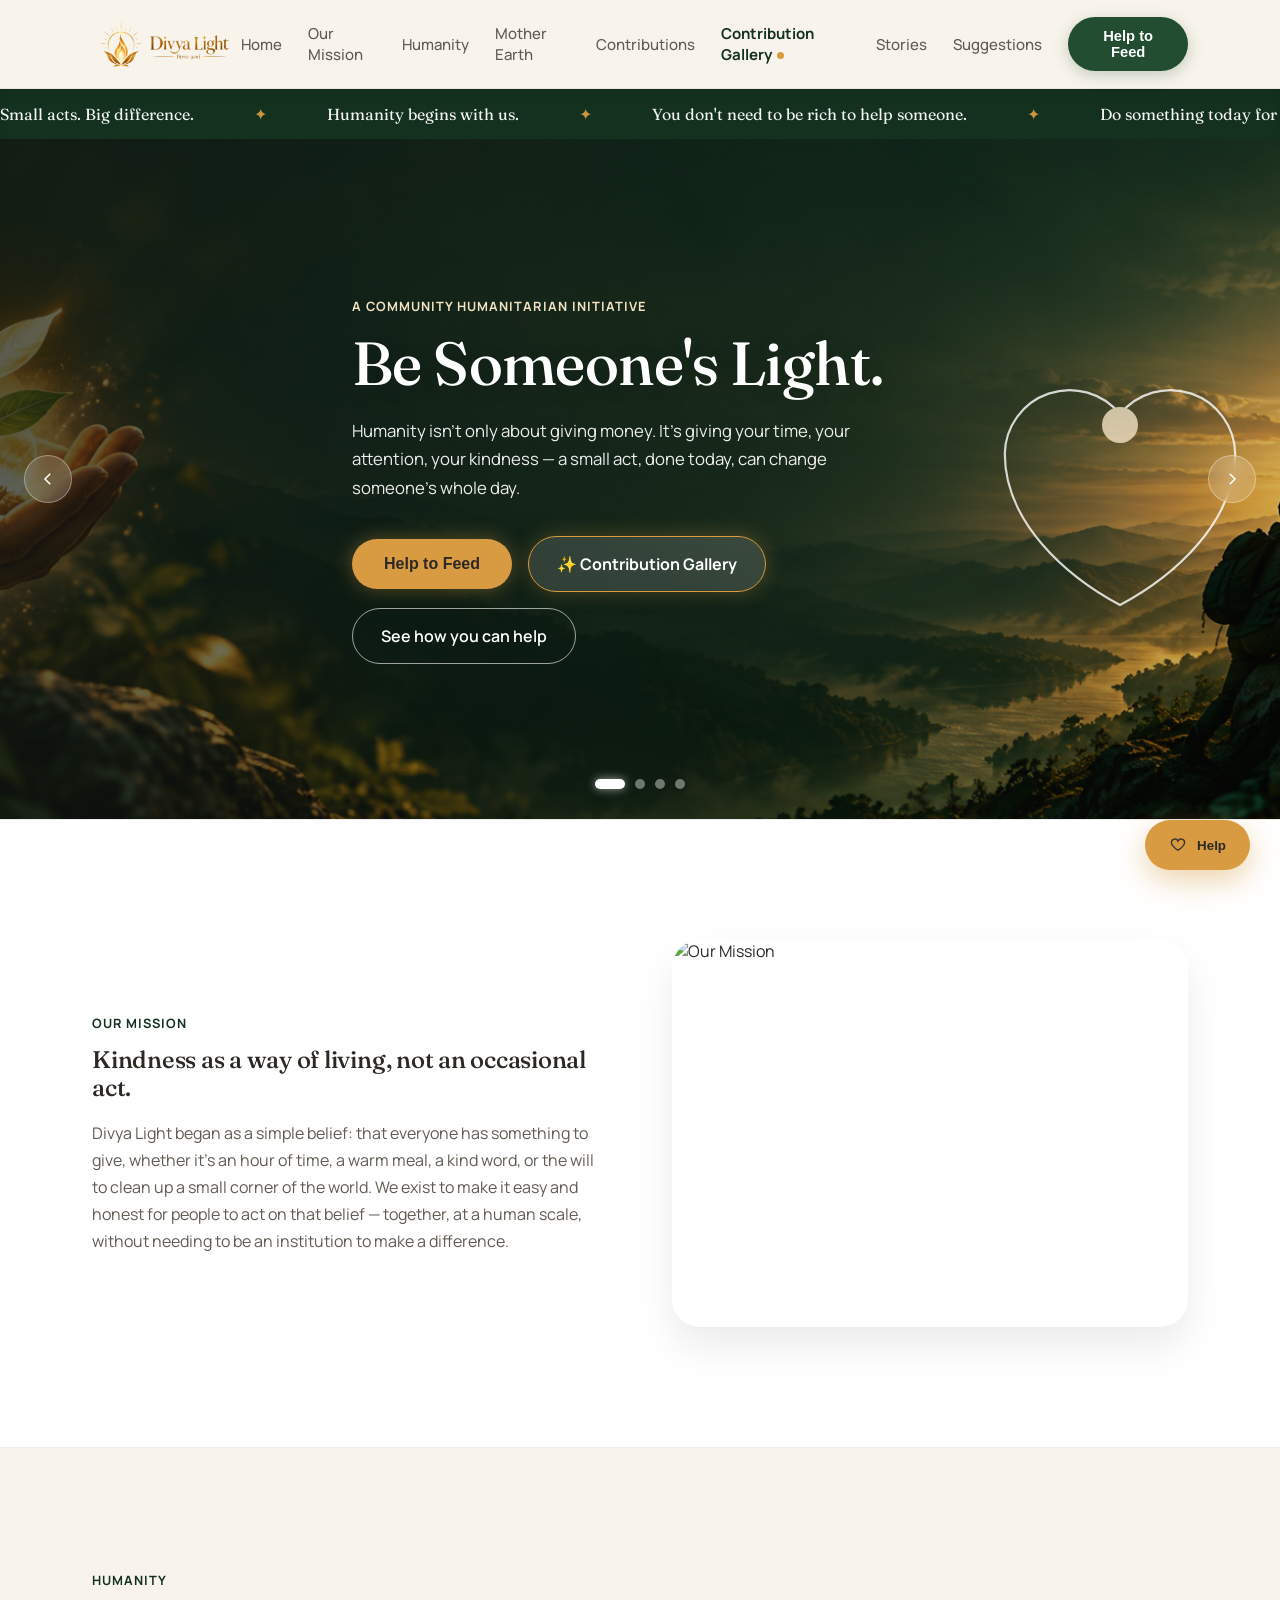
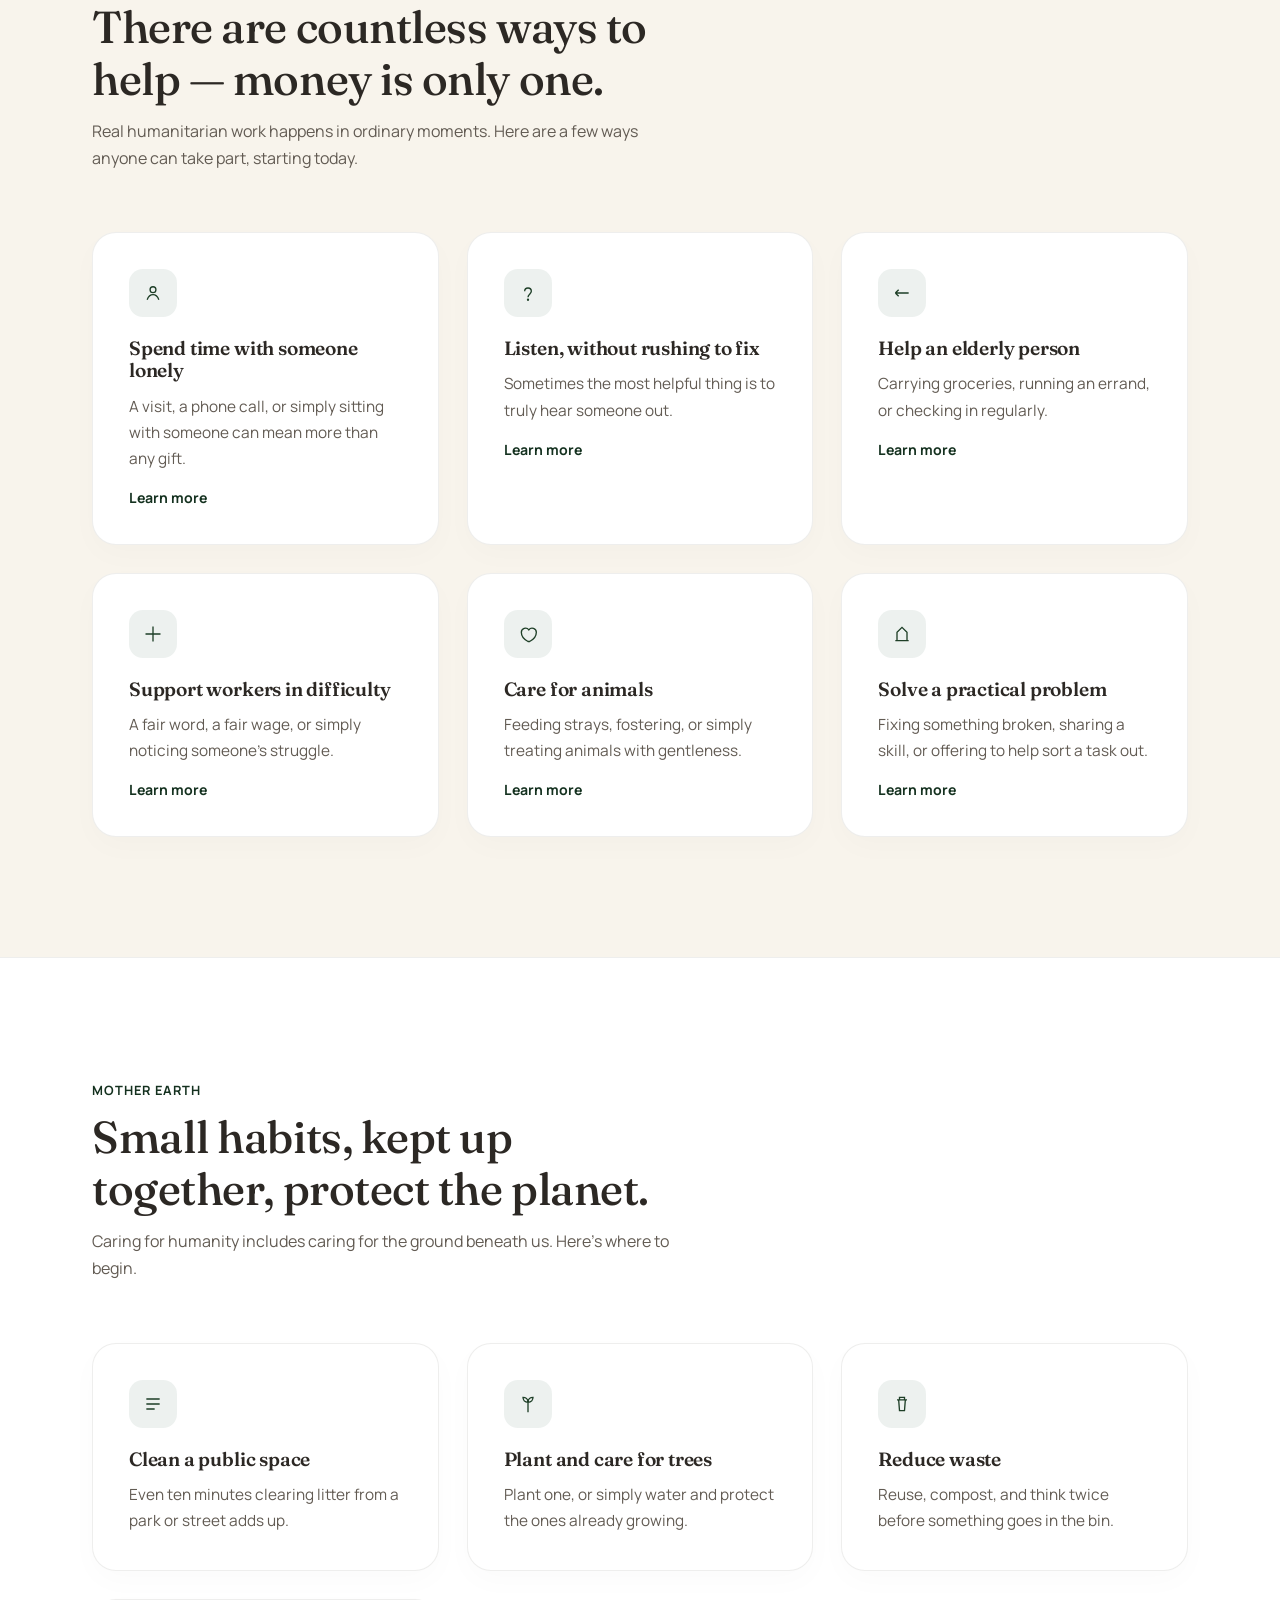
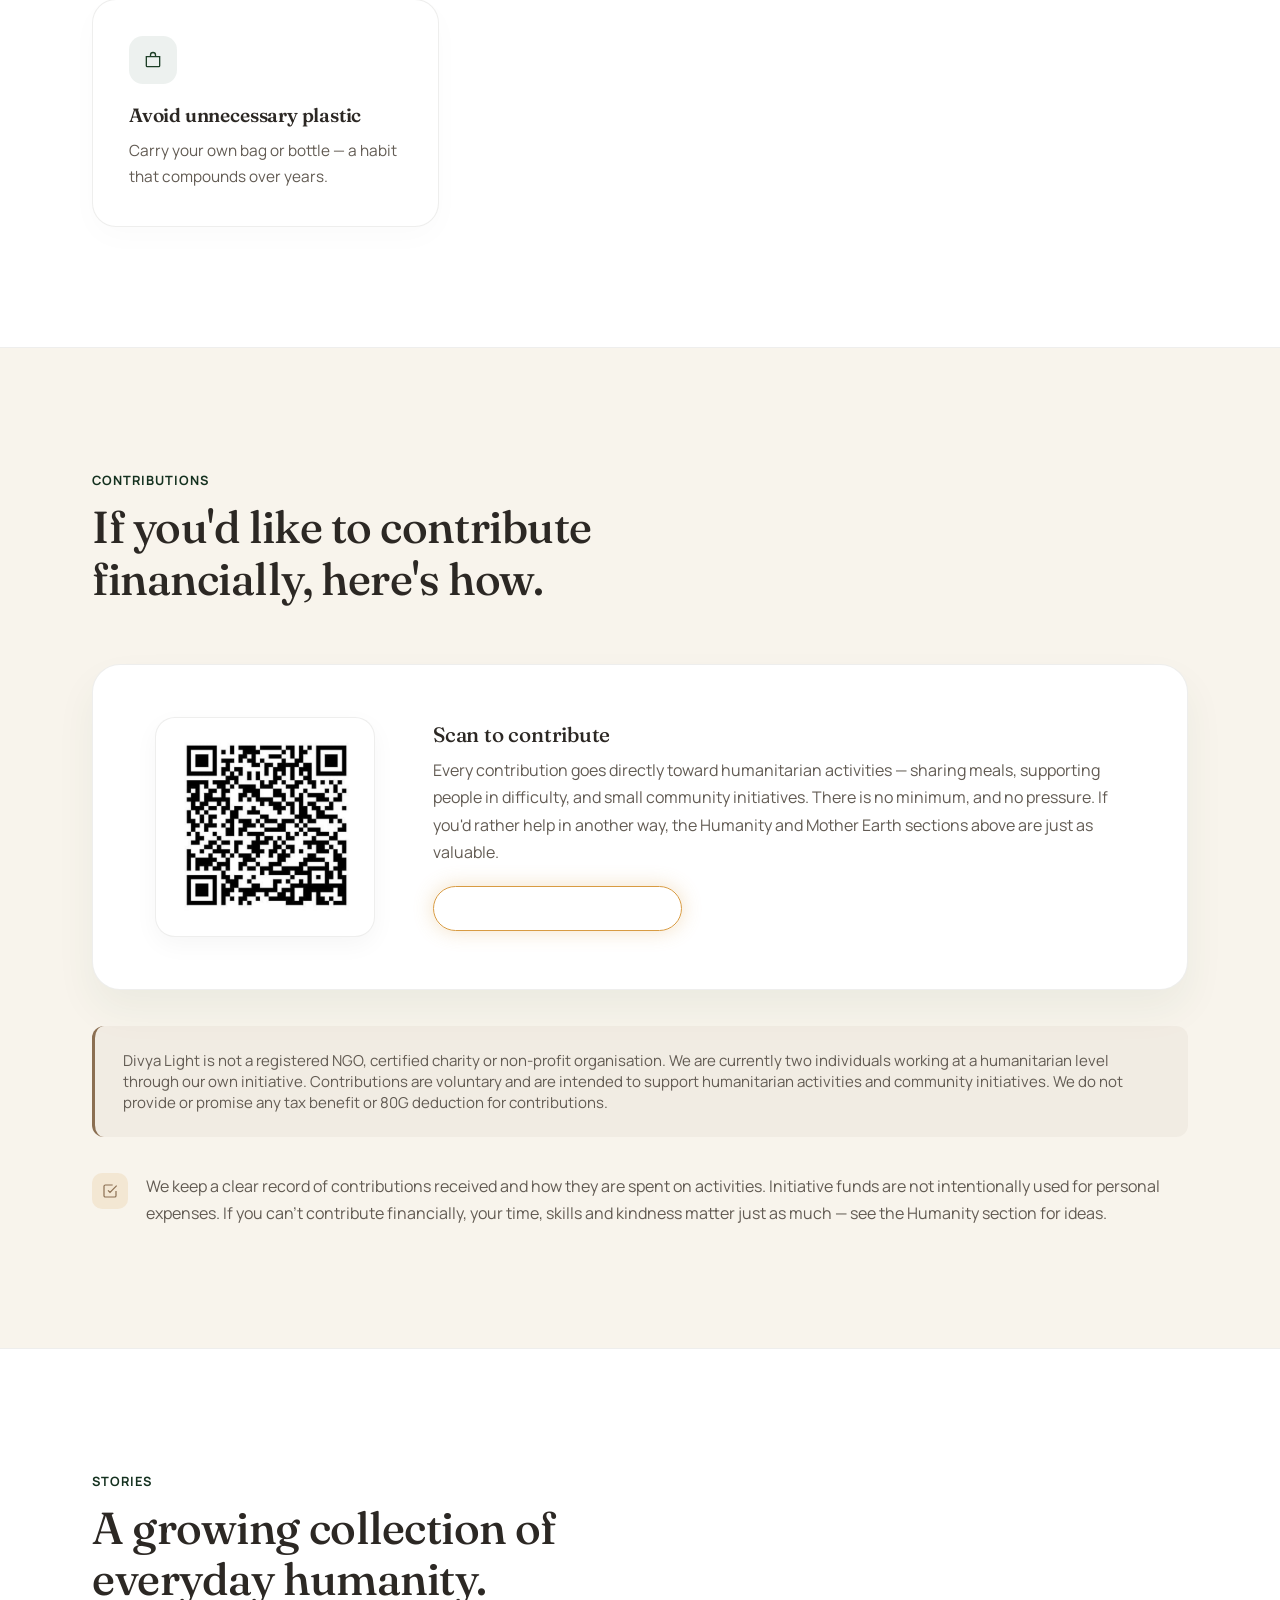
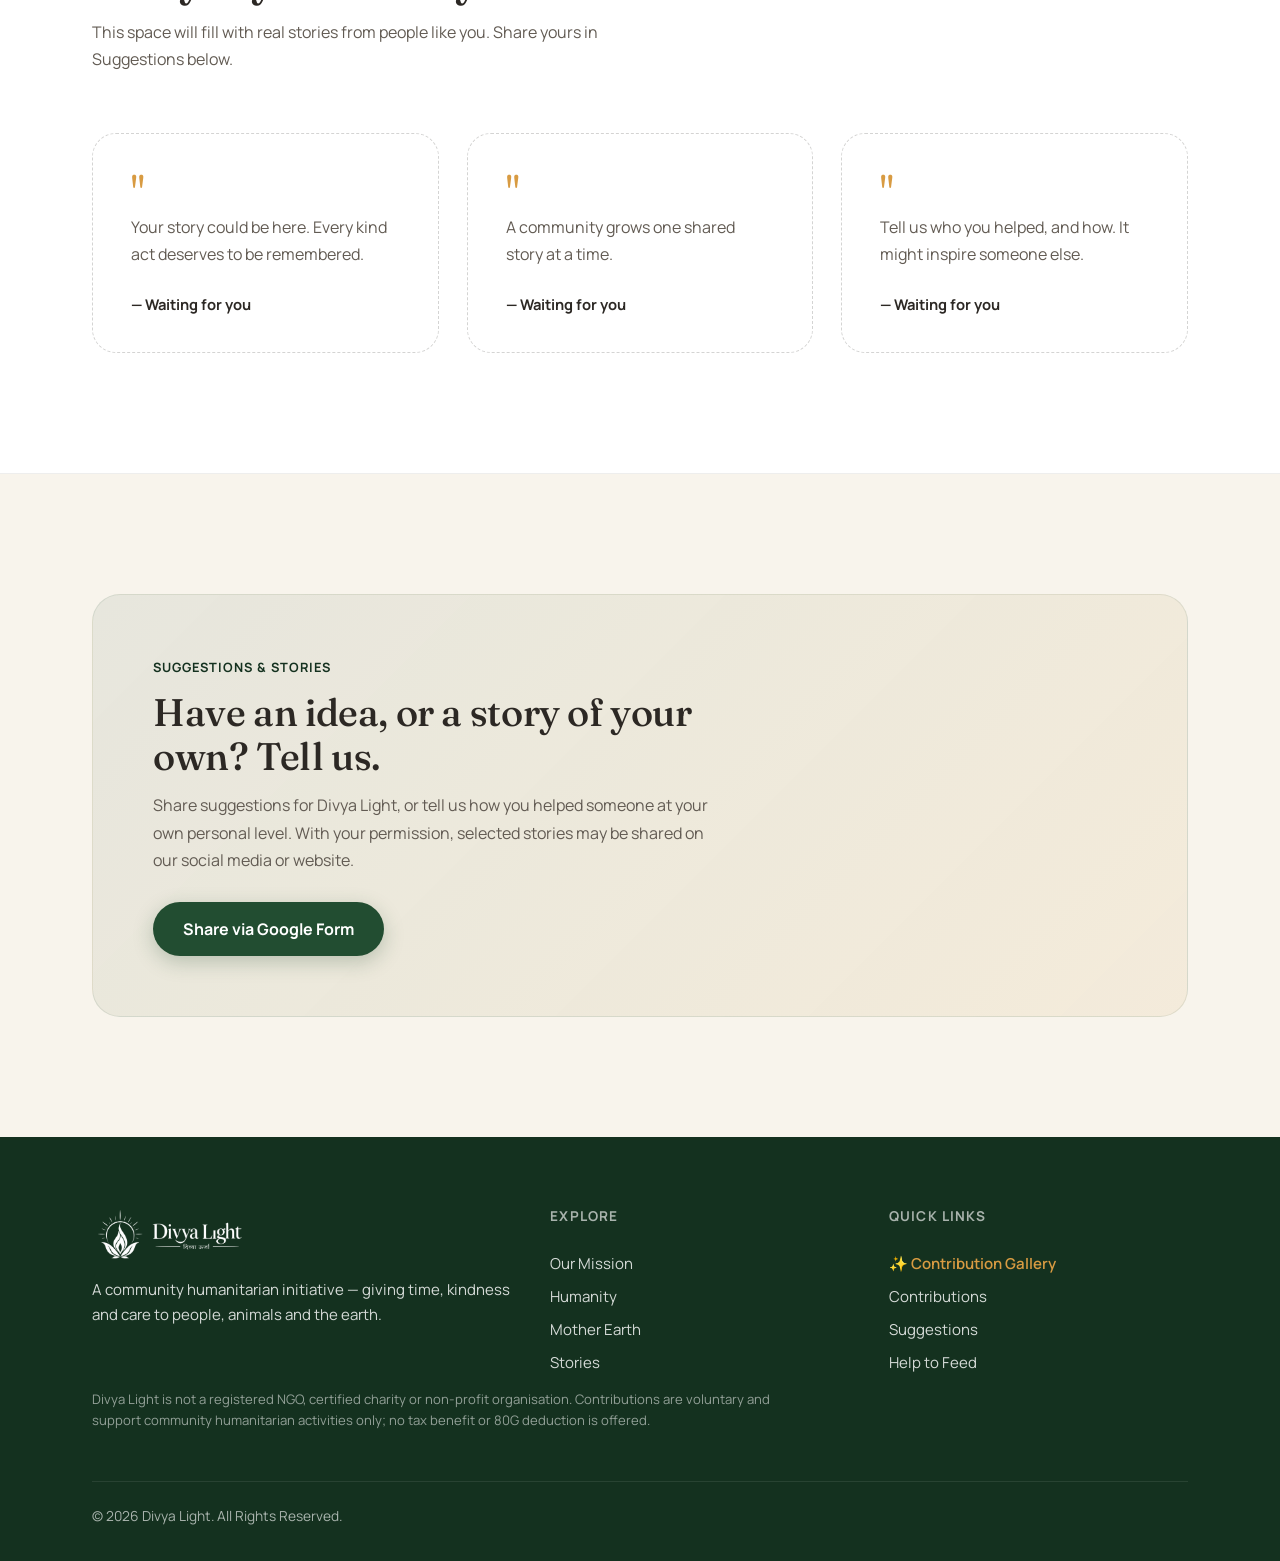
==== index.html @ a5f33282 "Add files via upload" ====
<!DOCTYPE html>
<html lang="en">
<head>
<meta charset="UTF-8">
<meta name="viewport" content="width=device-width, initial-scale=1, viewport-fit=cover">
<title>Divya Light — Be Someone's Light</title>
<meta name="description" content="Divya Light is a community humanitarian initiative — giving time, kindness, and care to people, animals and the earth.">
<link rel="icon" type="image/png" href="fav.png">
<link rel="preconnect" href="https://fonts.googleapis.com">
<link rel="preconnect" href="https://fonts.gstatic.com" crossorigin>
<link href="https://fonts.googleapis.com/css2?family=Fraunces:opsz,wght@9..144,400;9..144,500;9..144,600;9..144,700&family=Manrope:wght@400;500;600;700;800&display=swap" rel="stylesheet">
<link rel="stylesheet" href="style.css">
</head>
<body>

<!-- HEADER -->
<header>
  <nav class="nav">
    <a href="index.html" class="logo"><img src="logod.png" alt="Divya Light Logo"></a>
    <div class="nav-links">
      <a href="index.html#home">Home</a>
      <a href="index.html#mission">Our Mission</a>
      <a href="index.html#humanity">Humanity</a>
      <a href="index.html#earth">Mother Earth</a>
      <a href="index.html#contribute">Contributions</a>
      <a href="gallery.html" class="nav-highlight">Contribution Gallery <span class="pulse-dot"></span></a>
      <a href="index.html#stories">Stories</a>
      <a href="index.html#suggestions">Suggestions</a>
      <button class="help-btn" onclick="openModal()">Help to Feed</button>
    </div>
    <button class="hamburger" id="hamburger" aria-label="Open menu" aria-expanded="false">
      <span></span><span></span><span></span>
    </button>
  </nav>
  <div class="mobile-menu" id="mobileMenu">
    <a href="index.html#home">Home</a>
    <a href="index.html#mission">Our Mission</a>
    <a href="index.html#humanity">Humanity</a>
    <a href="index.html#earth">Mother Earth</a>
    <a href="index.html#contribute">Contributions</a>
    <a href="gallery.html" style="color:var(--gold);font-weight:700;">✨ Contribution Gallery</a>
    <a href="index.html#stories">Stories</a>
    <a href="index.html#suggestions">Suggestions</a>
    <button class="help-btn" style="margin-top:14px;width:100%" onclick="openModal()">Help to Feed</button>
  </div>
</header>

<!-- TICKER / MARQUEE -->
<div class="marquee">
  <div class="marquee-track">
    <span>Small acts. Big difference.</span>
    <span>Humanity begins with us.</span>
    <span>You don't need to be rich to help someone.</span>
    <span>Do something today for humanity.</span>
    <span>Small acts. Big difference.</span>
    <span>Humanity begins with us.</span>
    <span>You don't need to be rich to help someone.</span>
    <span>Do something today for humanity.</span>
  </div>
</div>

<!-- HERO SLIDER -->
<section class="hero" id="home">
  <div class="hero-slider" id="heroSlider">

    <div class="hero-slide hero-slide-1 active">
      <img src="img.png" alt="Banner 1" class="banner-img desktop-banner">
      <img src="mob.png" alt="Banner 1 Mobile" class="banner-img mobile-banner">
      <div class="wrap hero-content">
        <span class="eyebrow">A community humanitarian initiative</span>
        <h1>Be Someone's Light.</h1>
        <p>Humanity isn't only about giving money. It's giving your time, your attention, your kindness — a small act, done today, can change someone's whole day.</p>
        <div class="hero-actions">
          <button class="cta-glow" onclick="openModal()">Help to Feed</button>
          <a href="gallery.html" class="cta-glow-pulse">✨ Contribution Gallery</a>
          <a href="#humanity" class="cta-outline">See how you can help</a>
        </div>
      </div>
      <svg class="hero-art" viewBox="0 0 200 200" fill="none" stroke="#fff" stroke-width="1.2" opacity=".55"><path d="M100 170c-30-16-64-46-64-84a36 36 0 0 1 64-22 36 36 0 0 1 64 22c0 38-34 68-64 84Z"/><circle cx="100" cy="70" r="10" fill="#F3E3C5" stroke="none"/></svg>
    </div>

    <div class="hero-slide hero-slide-2">
      <img src="img2.png" alt="Banner 2" class="banner-img desktop-banner">
      <img src="mob1.png" alt="Banner 2 Mobile" class="banner-img mobile-banner">
      <div class="wrap hero-content">
        <span class="eyebrow">Humanity</span>
        <h1>Kindness needs no wallet.</h1>
        <p>Listening, visiting, helping someone carry their burden — the ways we show up for each other matter as much as anything we give.</p>
        <div class="hero-actions">
          <a href="#humanity" class="cta-glow" style="display:inline-block">Explore ways to help</a>
        </div>
      </div>
      <svg class="hero-art" viewBox="0 0 200 200" fill="none" stroke="#fff" stroke-width="1.2" opacity=".55"><circle cx="72" cy="70" r="22"/><circle cx="128" cy="70" r="22"/><path d="M40 160c6-30 24-44 60-44s54 14 60 44"/></svg>
    </div>

    <div class="hero-slide hero-slide-3">
      <img src="img3.png" alt="Banner 3" class="banner-img desktop-banner">
      <img src="mob2.png" alt="Banner 3 Mobile" class="banner-img mobile-banner">
      <div class="wrap hero-content">
        <span class="eyebrow">Mother Earth</span>
        <h1>Protect the ground we share.</h1>
        <p>Planting a tree, clearing litter, cutting back on plastic — the earth heals through thousands of small, steady habits.</p>
        <div class="hero-actions">
          <a href="#earth" class="cta-glow" style="display:inline-block">See how to help</a>
        </div>
      </div>
      <svg class="hero-art" viewBox="0 0 200 200" fill="none" stroke="#fff" stroke-width="1.2" opacity=".55"><path d="M100 176V96M100 96c-26 0-42-18-42-46 20 0 40 12 42 34 2-22 22-34 42-34 0 28-16 46-42 46Z"/></svg>
    </div>

    <div class="hero-slide hero-slide-4">
      <img src="img4.png" alt="Banner 4" class="banner-img desktop-banner">
      <img src="mob3.png" alt="Banner 4 Mobile" class="banner-img mobile-banner">
      <div class="wrap hero-content">
        <span class="eyebrow">Help to Feed</span>
        <h1>One meal can change a day.</h1>
        <p>A shared plate of food can be the simplest, most direct act of care — support our meal initiatives with a small contribution.</p>
        <div class="hero-actions">
          <button class="cta-glow" onclick="openModal()">Help to Feed</button>
        </div>
      </div>
      <svg class="hero-art" viewBox="0 0 200 200" fill="none" stroke="#fff" stroke-width="1.2" opacity=".55"><path d="M50 100a50 50 0 0 0 100 0Z"/><path d="M50 100h100M100 50v20"/></svg>
    </div>

    <button class="slider-arrow prev" onclick="changeSlide(-1)" aria-label="Previous banner">
      <svg width="18" height="18" viewBox="0 0 24 24" fill="none" stroke="#fff" stroke-width="2"><path d="M15 19l-7-7 7-7"/></svg>
    </button>
    <button class="slider-arrow next" onclick="changeSlide(1)" aria-label="Next banner">
      <svg width="18" height="18" viewBox="0 0 24 24" fill="none" stroke="#fff" stroke-width="2"><path d="M9 5l7 7-7 7"/></svg>
    </button>
    <div class="slider-dots" id="sliderDots">
      <button class="active" onclick="goToSlide(0)" aria-label="Banner 1"></button>
      <button onclick="goToSlide(1)" aria-label="Banner 2"></button>
      <button onclick="goToSlide(2)" aria-label="Banner 3"></button>
      <button onclick="goToSlide(3)" aria-label="Banner 4"></button>
    </div>
  </div>
</section>

<!-- MISSION -->
<section id="mission" class="alt-bg">
  <div class="wrap split">
    <div class="fade-up">
      <span class="eyebrow">Our Mission</span>
      <h2>Kindness as a way of living, not an occasional act.</h2>
      <p style="margin-top:18px">Divya Light began as a simple belief: that everyone has something to give, whether it's an hour of time, a warm meal, a kind word, or the will to clean up a small corner of the world. We exist to make it easy and honest for people to act on that belief — together, at a human scale, without needing to be an institution to make a difference.</p>
    </div>
    <div class="fade-up">
      <img src="img5.png" alt="Our Mission" class="mission-img">
    </div>
  </div>
</section>

<!-- HUMANITY -->
<section id="humanity">
  <div class="wrap">
    <div class="section-head">
      <span class="eyebrow">Humanity</span>
      <h2>There are countless ways to help — money is only one.</h2>
      <p style="margin-top:14px">Real humanitarian work happens in ordinary moments. Here are a few ways anyone can take part, starting today.</p>
    </div>
    <div class="grid">
      <div class="card card-click fade-up" tabindex="0" role="button" onclick="openDetail(0)" onkeydown="if(event.key==='Enter')openDetail(0)"><div class="icon"><svg width="20" height="20" viewBox="0 0 24 24" fill="none" stroke="#1E3F27" stroke-width="1.6"><circle cx="12" cy="8" r="3.5"/><path d="M5 20c1.5-4 4-6 7-6s5.5 2 7 6"/></svg></div><h3>Spend time with someone lonely</h3><p>A visit, a phone call, or simply sitting with someone can mean more than any gift.</p><span class="card-more">Learn more</span></div>
      <div class="card card-click fade-up" tabindex="0" role="button" onclick="openDetail(1)" onkeydown="if(event.key==='Enter')openDetail(1)"><div class="icon"><svg width="20" height="20" viewBox="0 0 24 24" fill="none" stroke="#1E3F27" stroke-width="1.6"><path d="M8 10c0-2.5 2-4 4-4s4 1.5 4 4c0 3-4 4-4 7"/><circle cx="12" cy="20" r="0.6" fill="#1E3F27"/></svg></div><h3>Listen, without rushing to fix</h3><p>Sometimes the most helpful thing is to truly hear someone out.</p><span class="card-more">Learn more</span></div>
      <div class="card card-click fade-up" tabindex="0" role="button" onclick="openDetail(2)" onkeydown="if(event.key==='Enter')openDetail(2)"><div class="icon"><svg width="20" height="20" viewBox="0 0 24 24" fill="none" stroke="#1E3F27" stroke-width="1.6"><path d="M4 12h16M4 12l4-4M4 12l4 4"/></svg></div><h3>Help an elderly person</h3><p>Carrying groceries, running an errand, or checking in regularly.</p><span class="card-more">Learn more</span></div>
      <div class="card card-click fade-up" tabindex="0" role="button" onclick="openDetail(3)" onkeydown="if(event.key==='Enter')openDetail(3)"><div class="icon"><svg width="20" height="20" viewBox="0 0 24 24" fill="none" stroke="#1E3F27" stroke-width="1.6"><path d="M3 12h18M12 3v18"/></svg></div><h3>Support workers in difficulty</h3><p>A fair word, a fair wage, or simply noticing someone's struggle.</p><span class="card-more">Learn more</span></div>
      <div class="card card-click fade-up" tabindex="0" role="button" onclick="openDetail(4)" onkeydown="if(event.key==='Enter')openDetail(4)"><div class="icon"><svg width="20" height="20" viewBox="0 0 24 24" fill="none" stroke="#1E3F27" stroke-width="1.6"><path d="M12 21c-4-2-8-6-8-11a5 5 0 0 1 9-3 5 5 0 0 1 9 3c0 5-4 9-8 11Z"/></svg></div><h3>Care for animals</h3><p>Feeding strays, fostering, or simply treating animals with gentleness.</p><span class="card-more">Learn more</span></div>
      <div class="card card-click fade-up" tabindex="0" role="button" onclick="openDetail(5)" onkeydown="if(event.key==='Enter')openDetail(5)"><div class="icon"><svg width="20" height="20" viewBox="0 0 24 24" fill="none" stroke="#1E3F27" stroke-width="1.6"><path d="M4 20h16M6 20V10l6-6 6 6v10"/></svg></div><h3>Solve a practical problem</h3><p>Fixing something broken, sharing a skill, or offering to help sort a task out.</p><span class="card-more">Learn more</span></div>
    </div>
  </div>
</section>

<!-- MOTHER EARTH -->
<section id="earth" class="alt-bg">
  <div class="wrap">
    <div class="section-head">
      <span class="eyebrow">Mother Earth</span>
      <h2>Small habits, kept up together, protect the planet.</h2>
      <p style="margin-top:14px">Caring for humanity includes caring for the ground beneath us. Here's where to begin.</p>
    </div>
    <div class="grid">
      <div class="card fade-up"><div class="icon"><svg width="20" height="20" viewBox="0 0 24 24" fill="none" stroke="#1E3F27" stroke-width="1.6"><path d="M4 6h16M4 12h16M4 18h10"/></svg></div><h3>Clean a public space</h3><p>Even ten minutes clearing litter from a park or street adds up.</p></div>
      <div class="card fade-up"><div class="icon"><svg width="20" height="20" viewBox="0 0 24 24" fill="none" stroke="#1E3F27" stroke-width="1.6"><path d="M12 22V10M12 10C8 10 6 7 6 4c3 0 6 2 6 6Zm0 0c0-4 3-6 6-6 0 3-2 6-6 6Z"/></svg></div><h3>Plant and care for trees</h3><p>Plant one, or simply water and protect the ones already growing.</p></div>
      <div class="card fade-up"><div class="icon"><svg width="20" height="20" viewBox="0 0 24 24" fill="none" stroke="#1E3F27" stroke-width="1.6"><path d="M6 7h12M9 7V4h6v3M8 7l1 13h6l1-13"/></svg></div><h3>Reduce waste</h3><p>Reuse, compost, and think twice before something goes in the bin.</p></div>
      <div class="card fade-up"><div class="icon"><svg width="20" height="20" viewBox="0 0 24 24" fill="none" stroke="#1E3F27" stroke-width="1.6"><path d="M4 8h16v11a1 1 0 0 1-1 1H5a1 1 0 0 1-1-1V8ZM9 8V6a3 3 0 0 1 6 0v2"/></svg></div><h3>Avoid unnecessary plastic</h3><p>Carry your own bag or bottle — a habit that compounds over years.</p></div>
    </div>
  </div>
</section>

<!-- CONTRIBUTIONS -->
<section id="contribute">
  <div class="wrap">
    <div class="section-head">
      <span class="eyebrow">Contributions</span>
      <h2>If you'd like to contribute financially, here's how.</h2>
    </div>
    <div class="contrib-box">
      <div class="qr-frame" aria-label="Contribution QR code">
        <img src="QRjio.png" alt="Contribution QR Code">
      </div>
      <div>
        <h3 style="font-size:1.3rem;margin-bottom:10px">Scan to contribute</h3>
        <p>Every contribution goes directly toward humanitarian activities — sharing meals, supporting people in difficulty, and small community initiatives. There is no minimum, and no pressure. If you'd rather help in another way, the Humanity and Mother Earth sections above are just as valuable.</p>
        <div style="margin-top:20px;">
          <a href="gallery.html" class="cta-glow-pulse" style="display:inline-block;padding:12px 24px;font-size:0.9rem;">View Contribution Gallery &rarr;</a>
        </div>
      </div>
    </div>

    <div class="disclaimer">
      Divya Light is not a registered NGO, certified charity or non-profit organisation. We are currently two individuals working at a humanitarian level through our own initiative. Contributions are voluntary and are intended to support humanitarian activities and community initiatives. We do not provide or promise any tax benefit or 80G deduction for contributions.
    </div>

    <div class="transparency">
      <div class="icon"><svg width="16" height="16" viewBox="0 0 24 24" fill="none" stroke="#8B6F52" stroke-width="1.8"><path d="M9 11l3 3L22 4M21 12v7a2 2 0 0 1-2 2H5a2 2 0 0 1-2-2V5a2 2 0 0 1 2-2h11"/></svg></div>
      <p>We keep a clear record of contributions received and how they are spent on activities. Initiative funds are not intentionally used for personal expenses. If you can't contribute financially, your time, skills and kindness matter just as much — see the Humanity section for ideas.</p>
    </div>
  </div>
</section>

<!-- STORIES -->
<section id="stories" class="alt-bg">
  <div class="wrap">
    <div class="section-head">
      <span class="eyebrow">Stories</span>
      <h2>A growing collection of everyday humanity.</h2>
      <p style="margin-top:14px">This space will fill with real stories from people like you. Share yours in Suggestions below.</p>
    </div>
    <div class="grid">
      <div class="story-card fade-up"><div><span class="quote-mark">"</span><p>Your story could be here. Every kind act deserves to be remembered.</p></div><div class="who">— Waiting for you</div></div>
      <div class="story-card fade-up"><div><span class="quote-mark">"</span><p>A community grows one shared story at a time.</p></div><div class="who">— Waiting for you</div></div>
      <div class="story-card fade-up"><div><span class="quote-mark">"</span><p>Tell us who you helped, and how. It might inspire someone else.</p></div><div class="who">— Waiting for you</div></div>
    </div>
  </div>
</section>

<!-- SUGGESTIONS -->
<section id="suggestions">
  <div class="wrap">
    <div class="suggestion-box fade-up">
      <span class="eyebrow">Suggestions & Stories</span>
      <h2>Have an idea, or a story of your own? Tell us.</h2>
      <p style="margin-top:14px;max-width:560px">Share suggestions for Divya Light, or tell us how you helped someone at your own personal level. With your permission, selected stories may be shared on our social media or website.</p>
      <a class="form-btn" href="https://docs.google.com/forms/d/e/1FAIpQLSezwytThQ42KDTrDm5gJEWc1E4nXPAoxQp4xDNZEGAtfojU_w/viewform?usp=publish-editor" target="_blank" rel="noopener">Share via Google Form</a>
    </div>
  </div>
</section>

<!-- FOOTER -->
<footer>
  <div class="wrap">
    <div class="foot-grid">
      <div>
        <div class="logo"><img src="logod1.png" alt="Divya Light Logo"></div>
        <p>A community humanitarian initiative — giving time, kindness and care to people, animals and the earth.</p>
      </div>
      <div class="flinks">
        <h4>Explore</h4>
        <a href="#mission">Our Mission</a>
        <a href="#humanity">Humanity</a>
        <a href="#earth">Mother Earth</a>
        <a href="#stories">Stories</a>
      </div>
      <div class="flinks">
        <h4>Quick Links</h4>
        <a href="gallery.html" style="color:var(--gold);font-weight:600;">✨ Contribution Gallery</a>
        <a href="#contribute">Contributions</a>
        <a href="#suggestions">Suggestions</a>
        <a href="#" onclick="openModal();return false;">Help to Feed</a>
      </div>
    </div>
    <p class="foot-disclaimer">Divya Light is not a registered NGO, certified charity or non-profit organisation. Contributions are voluntary and support community humanitarian activities only; no tax benefit or 80G deduction is offered.</p>
    <div class="foot-bottom"><span>© 2026 Divya Light. All Rights Reserved.</span></div>
  </div>
</footer>

<!-- FLOATING HELP & SCROLL TOP -->
<button class="floating-help" onclick="openModal()" aria-label="Help to Feed">
  <svg width="18" height="18" viewBox="0 0 24 24" fill="none" stroke="#3A3530" stroke-width="1.8"><path d="M20.8 8.6c0 4.4-8.8 10.4-8.8 10.4S3.2 13 3.2 8.6a4.6 4.6 0 0 1 8.8-1.8 4.6 4.6 0 0 1 8.8 1.8Z"/></svg>
  <span class="label">Help</span>
</button>
<button class="scroll-top" id="scrollTop" aria-label="Scroll to top">
  <svg width="18" height="18" viewBox="0 0 24 24" fill="none" stroke="#3A3530" stroke-width="1.8"><path d="M12 19V5M5 12l7-7 7 7"/></svg>
</button>

<!-- MODALS -->
<div class="modal-overlay" id="detailOverlay">
  <div class="modal detail">
    <button class="modal-close" onclick="closeDetail()" aria-label="Close">&times;</button>
    <div class="icon" id="detailIcon"></div>
    <h3 id="detailTitle"></h3>
    <p id="detailBody" style="margin-top:10px"></p>
  </div>
</div>

<div class="modal-overlay" id="modalOverlay">
  <div class="modal">
    <button class="modal-close" onclick="closeModal()" aria-label="Close">&times;</button>
    <div class="qr-frame">
      <img src="QRjio.png" alt="Help to Feed QR Code">
    </div>
    <h3>Help to Feed</h3>
    <p>Scan this code to contribute. Divya Light is not a registered NGO — see the Contributions section for full details.</p>
  </div>
</div>

<script src="script.js"></script>
</body>
</html>
---- style.css ----
:root{
  --cream:#F8F4EC; 
  --paper:#FFFFFF; 
  --sage:#224D31; 
  --sage-dark:#14311F;
  --gold:#D89B42; 
  --earth:#8B6F52; 
  --ink:#2C2824; 
  --ink-soft:#625B53;
  --line:rgba(44,40,36,0.08);
  --shadow: 0 20px 40px rgba(34, 77, 49, 0.06);
  box-sizing:border-box;
}

*{box-sizing:border-box;margin:0;padding:0}
html{scroll-behavior:smooth;scroll-padding-top:100px}

html,body{
  background:var(--cream);
  color:var(--ink);
  font-family:'Manrope',sans-serif;
  width:100%;
  overflow-x: hidden;
}

body {
  padding-top: 89px; 
}

img,svg{max-width:100%;display:block}
h1,h2,h3{font-family:'Fraunces',serif;font-weight:500;line-height:1.15;letter-spacing:-0.01em}
p{color:var(--ink-soft);line-height:1.7}
a{color:inherit;text-decoration:none}
.wrap{max-width:1160px;margin:0 auto;padding:0 32px}
section{padding:120px 0}
@media(max-width:640px){section{padding:75px 0}}

/* PERFECT FIXED HEADER */
header{
  position: fixed;
  top: 0;
  left: 0;
  width: 100%;
  z-index: 1000;
  background: rgba(248, 244, 236, 0.9);
  backdrop-filter: blur(12px);
  -webkit-backdrop-filter: blur(12px);
  border-bottom: 1px solid var(--line);
  box-shadow: 0 4px 20px rgba(0, 0, 0, 0.03);
}

.nav{display:flex;align-items:center;justify-content:space-between;padding:16px 32px;max-width:1160px;margin:0 auto}
.logo{display:flex;align-items:center;gap:8px}
.logo img{height:56px;width:auto;object-fit:contain;transition:transform .3s}
.logo:hover img{transform:scale(1.03)}

.nav-links{display:flex;gap:26px;align-items:center}
.nav-links a{font-size:0.94rem;font-weight:500;color:var(--ink-soft);transition:color .25s}
.nav-links a:hover{color:var(--sage-dark)}

/* Glowing Gallery Highlight in Nav */
.nav-highlight {
  position: relative;
  color: var(--sage-dark) !important;
  font-weight: 700 !important;
}
.pulse-dot {
  display: inline-block;
  width: 7px;
  height: 7px;
  background: var(--gold);
  border-radius: 50%;
  box-shadow: 0 0 0 0 rgba(216, 155, 66, 0.7);
  animation: pulse-dot-anim 1.8s infinite;
  margin-left: 2px;
  vertical-align: middle;
}
@keyframes pulse-dot-anim {
  0% { transform: scale(0.95); box-shadow: 0 0 0 0 rgba(216, 155, 66, 0.7); }
  70% { transform: scale(1); box-shadow: 0 0 0 8px rgba(216, 155, 66, 0); }
  100% { transform: scale(0.95); box-shadow: 0 0 0 0 rgba(216, 155, 66, 0); }
}

.help-btn{background:var(--sage);color:#fff;padding:11px 24px;border-radius:100px;font-weight:600;font-size:.92rem;border:none;cursor:pointer;box-shadow:0 4px 15px rgba(34,77,49,0.25);transition:all .3s ease}
.help-btn:hover{background:var(--sage-dark);box-shadow:0 6px 22px rgba(34,77,49,0.4);transform:translateY(-2px)}

.hamburger{display:none;flex-direction:column;gap:5px;background:none;border:none;cursor:pointer;padding:6px}
.hamburger span{width:24px;height:2px;background:var(--ink);border-radius:2px}
.mobile-menu{display:none;flex-direction:column;gap:4px;background:var(--paper);border-top:1px solid var(--line);padding:16px 32px 24px;box-shadow:0 10px 30px rgba(0,0,0,0.05)}
.mobile-menu a{padding:12px 0;border-bottom:1px solid var(--line);color:var(--ink);font-weight:500}
.mobile-menu.open{display:flex}
@media(max-width:940px){.nav-links{display:none}.hamburger{display:flex}}

/* marquee */
.marquee{background:var(--sage-dark);color:#fff;overflow:hidden;padding:14px 0;white-space:nowrap;box-shadow: inset 0 2px 6px rgba(0,0,0,0.1)}
.marquee-track{display:inline-flex;gap:60px;animation:scroll 32s linear infinite}
.marquee span{font-family:'Fraunces',serif;font-size:1rem;opacity:.95}
.marquee span::after{content:"✦";margin-left:60px;color:var(--gold)}
@keyframes scroll{from{transform:translateX(0)}to{transform:translateX(-50%)}}

/* hero slider */
.hero{position:relative;overflow:hidden;padding-top:0;padding-bottom:0}
.eyebrow{color:var(--sage-dark);font-weight:700;font-size:.8rem;text-transform:uppercase;letter-spacing:.08em;margin-bottom:14px;display:inline-block}

/* ULTIMATE GLOWING BUTTON ANIMATION */
.cta-glow{
  background:var(--gold);
  color:#2C2824;
  padding:16px 32px;
  border-radius:100px;
  font-weight:700;
  border:none;
  cursor:pointer;
  font-size:1rem;
  box-shadow: 0 0 20px rgba(216, 155, 66, 0.4);
  animation: superGlow 3s infinite ease-in-out;
  transition: transform .25s, box-shadow .3s;
  display: inline-flex;
  align-items: center;
  justify-content: center;
  text-decoration: none;
}
.cta-glow:hover{
  transform: translateY(-3px);
  box-shadow: 0 0 35px rgba(216, 155, 66, 0.7);
}

@keyframes superGlow {
  0%, 100% { box-shadow: 0 0 15px rgba(216, 155, 66, 0.4), inset 0 0 10px rgba(255,255,255,0.3); }
  50% { box-shadow: 0 0 32px rgba(216, 155, 66, 0.75), inset 0 0 15px rgba(255,255,255,0.5); }
}

.cta-glow-pulse {
  background: rgba(255, 255, 255, 0.15);
  backdrop-filter: blur(10px);
  border: 1.5px solid var(--gold);
  color: #fff;
  padding: 16px 28px;
  border-radius: 100px;
  font-weight: 700;
  cursor: pointer;
  font-size: 1rem;
  box-shadow: 0 0 20px rgba(216, 155, 66, 0.3);
  animation: superGlow 3s infinite ease-in-out;
  transition: all .3s;
  display: inline-flex;
  align-items: center;
  text-decoration: none;
}
.cta-glow-pulse:hover {
  background: var(--gold);
  color: #2C2824;
  transform: translateY(-3px);
}

.cta-outline{padding:16px 28px;border:1.5px solid rgba(255,255,255,.6);border-radius:100px;font-weight:600;color:#fff;transition:all .3s}
.cta-outline:hover{background:rgba(255,255,255,0.1);border-color:#fff;transform:translateY(-2px)}

.hero-slider{position:relative;height:680px}
@media(max-width:760px){.hero-slider{height:580px}}
@media(max-width:480px){.hero-slider{height:650px}}

.hero-slide{position:absolute;inset:0;opacity:0;visibility:hidden;transition:opacity 1.2s ease;display:flex;align-items:center}
.hero-slide.active{opacity:1;visibility:visible;z-index:1}

.banner-img{position:absolute;inset:0;width:100%;height:100%;object-fit:cover;z-index:0;transform:scale(1.02);transition:transform 6s ease}
.hero-slide.active .banner-img{transform:scale(1)}
.desktop-banner{display:block}
.mobile-banner{display:none}
@media(max-width:768px){
  .desktop-banner{display:none}
  .mobile-banner{display:block}
}

.hero-slide::before{content:"";position:absolute;inset:0;background:linear-gradient(90deg, rgba(20,25,20,0.7) 0%, rgba(20,25,20,0.4) 60%, rgba(20,25,20,0.2) 100%);z-index:1}
.hero-content{position:relative;z-index:2;color:#fff;max-width:640px}
.hero-content .eyebrow{color:#F3E3C5}
.hero-content h1{color:#fff;font-size:clamp(2.4rem, 5vw, 3.8rem);text-shadow: 0 4px 20px rgba(0,0,0,0.2)}
.hero-content p{color:rgba(255,255,255,.92);margin-top:18px;max-width:520px;font-size:1.05rem}
.hero-actions{margin-top:34px;display:flex;gap:16px;flex-wrap:wrap;align-items:center}
.hero-art{position:absolute;right:-20px;top:50%;transform:translateY(-50%);width:360px;opacity:.8;z-index:2}
@media(max-width:1020px){.hero-art{display:none}}

.slider-dots{position:absolute;bottom:30px;left:50%;transform:translateX(-50%);display:flex;gap:10px;z-index:3}
.slider-dots button{width:10px;height:10px;border-radius:50%;background:rgba(255,255,255,.4);border:none;cursor:pointer;transition:all .3s;padding:0}
.slider-dots button.active{background:#fff;width:30px;border-radius:6px;box-shadow: 0 0 10px rgba(255,255,255,0.6)}

.slider-arrow{position:absolute;top:50%;transform:translateY(-50%);z-index:3;width:48px;height:48px;border-radius:50%;background:rgba(255,255,255,.15);backdrop-filter:blur(8px);border:1px solid rgba(255,255,255,.35);display:flex;align-items:center;justify-content:center;cursor:pointer;transition:background .3s, transform .2s}
.slider-arrow:hover{background:rgba(255,255,255,0.3);transform:translateY(-50%) scale(1.05)}
.slider-arrow.prev{left:24px}.slider-arrow.next{right:24px}
@media(max-width:640px){.slider-arrow{display:none}}

/* section headings */
.section-head{max-width:600px;margin-bottom:60px}
.section-head .eyebrow{margin-bottom:12px}
.section-head h2{font-size:clamp(2rem, 3.8vw, 2.8rem)}
.alt-bg{background:var(--paper);border-top:1px solid var(--line);border-bottom:1px solid var(--line)}

/* cards / grid */
.grid{display:grid;grid-template-columns:repeat(3,1fr);gap:28px}
@media(max-width:900px){.grid{grid-template-columns:repeat(2,1fr)}}
@media(max-width:600px){.grid{grid-template-columns:1fr}}

.card{
  background:var(--paper);
  border:1px solid var(--line);
  border-radius:24px;
  padding:36px;
  transition:all .35s cubic-bezier(0.165, 0.84, 0.44, 1);
  box-shadow: 0 10px 30px rgba(0,0,0,0.02);
  position: relative;
  overflow: hidden;
}
.card::after{
  content:'';
  position: absolute;
  inset: 0;
  border-radius: 24px;
  border: 1px solid var(--sage);
  opacity: 0;
  transition: opacity .35s;
  pointer-events: none;
}
.card:hover{transform:translateY(-6px);box-shadow: var(--shadow)}
.card:hover::after{opacity: 0.15}

.card .icon{width:48px;height:48px;border-radius:14px;background:rgba(34,77,49,0.08);display:flex;align-items:center;justify-content:center;margin-bottom:20px;transition:background .3s}
.card:hover .icon{background:rgba(34,77,49,0.15)}
.card h3{font-size:1.2rem;margin-bottom:12px;font-weight:600}
.card p{font-size:.96rem}
.card-click{cursor:pointer;text-align:left;font:inherit;color:inherit}
.card-click .card-more{display:inline-block;margin-top:16px;font-size:.88rem;font-weight:700;color:var(--sage-dark)}
.card-click:hover .card-more{text-decoration:underline}

.fade-up{opacity:0;transform:translateY(30px);transition:opacity .8s cubic-bezier(0.165, 0.84, 0.44, 1),transform .8s cubic-bezier(0.165, 0.84, 0.44, 1)}
.fade-up.in{opacity:1;transform:translateY(0)}

/* mission split */
.split{display:grid;grid-template-columns:1fr 1fr;gap:64px;align-items:center}
@media(max-width:860px){.split{grid-template-columns:1fr;gap:40px}}
.mission-img{width:100%;aspect-ratio:4/3;border-radius:28px;object-fit:cover;display:block;box-shadow: 0 20px 40px rgba(0,0,0,0.08)}

/* contribution */
.contrib-box{background:var(--paper);border:1px solid var(--line);border-radius:28px;padding:52px;display:grid;grid-template-columns:240px 1fr;gap:48px;align-items:center;box-shadow: var(--shadow)}
@media(max-width:760px){.contrib-box{grid-template-columns:1fr;text-align:center}}
.qr-frame{width:220px;height:220px;background:#fff;border:1px solid var(--line);border-radius:20px;display:flex;align-items:center;justify-content:center;margin:0 auto;overflow:hidden;padding:14px;box-shadow: 0 8px 24px rgba(0,0,0,0.04)}
.qr-frame img{width:100%;height:100%;object-fit:contain}
.disclaimer{background:rgba(139,111,82,0.06);border-left:3px solid var(--earth);padding:24px 28px;border-radius:12px;font-size:.94rem;color:var(--ink-soft);margin-top:36px}
.transparency{margin-top:36px;display:flex;gap:18px;align-items:flex-start}
.transparency .icon{width:36px;height:36px;flex:none;border-radius:10px;background:rgba(216,155,66,.15);display:flex;align-items:center;justify-content:center}

/* stories */
.story-card{background:var(--paper);border:1px dashed rgba(44,40,36,0.2);border-radius:24px;padding:38px;min-height:220px;display:flex;flex-direction:column;justify-content:space-between}
.story-card .quote-mark{font-family:'Fraunces',serif;font-size:2.6rem;color:var(--gold);line-height:1}
.story-card .who{margin-top:20px;font-weight:700;font-size:.92rem;color:var(--ink)}

/* suggestions */
.suggestion-box{background:linear-gradient(135deg,rgba(34,77,49,0.08),rgba(216,155,66,0.1));border-radius:28px;padding:60px;text-align:left;border:1px solid rgba(34,77,49,0.1)}
.suggestion-box h2{font-size:clamp(1.9rem, 3.2vw, 2.4rem);max-width:580px}
.form-btn{margin-top:28px;display:inline-block;background:var(--sage);color:#fff;padding:16px 30px;border-radius:100px;font-weight:700;transition:all .3s;box-shadow: 0 6px 20px rgba(34,77,49,0.25)}
.form-btn:hover{background:var(--sage-dark);transform:translateY(-2px);box-shadow: 0 8px 25px rgba(34,77,49,0.35)}

/* GALLERY SPECIFIC STYLES */
.gallery-hero {
  background: linear-gradient(180deg, var(--paper) 0%, var(--cream) 100%);
  padding: 80px 0 50px;
  border-bottom: 1px solid var(--line);
}
.gallery-section {
  padding: 90px 0;
}
.contributor-badge {
  display: inline-block;
  background: rgba(34,77,49,0.1);
  color: var(--sage-dark);
  padding: 6px 14px;
  border-radius: 20px;
  font-size: 0.8rem;
  font-weight: 700;
  text-transform: uppercase;
  letter-spacing: .05em;
}
.contrib-date {
  font-size: 0.85rem;
  color: var(--earth);
  font-weight: 600;
  margin-top: 4px;
}
.gallery-cta-box {
  margin-top: 50px;
  background: var(--paper);
  border: 1px solid var(--line);
  border-radius: 24px;
  padding: 40px;
  text-align: center;
  box-shadow: var(--shadow);
}
.impact-card {
  background: var(--paper);
  border: 1px solid var(--line);
  border-radius: 24px;
  padding: 36px;
  position: relative;
  box-shadow: 0 10px 30px rgba(0,0,0,0.02);
  transition: transform .3s;
}
.impact-card:hover { transform: translateY(-5px); }
.impact-tag {
  display: inline-block;
  background: rgba(216,155,66,0.15);
  color: #9c6819;
  padding: 5px 12px;
  border-radius: 20px;
  font-size: 0.78rem;
  font-weight: 700;
  margin-bottom: 12px;
  text-transform: uppercase;
}
.impact-stat {
  margin-top: 20px;
  padding-top: 16px;
  border-top: 1px solid var(--line);
  font-size: 0.9rem;
  display: flex;
  justify-content: space-between;
  align-items: center;
}

/* footer */
footer{background:var(--sage-dark);color:rgba(255,255,255,.9);padding:70px 0 36px}
.foot-grid{display:grid;grid-template-columns:1.4fr 1fr 1fr;gap:40px}
@media(max-width:760px){.foot-grid{grid-template-columns:1fr}}
footer h4{font-size:.85rem;text-transform:uppercase;letter-spacing:.08em;opacity:.7;margin-bottom:16px;font-family:'Manrope',sans-serif;font-weight:700}
footer a,footer p{color:rgba(255,255,255,.82);font-size:.94rem;transition:color .2s}
footer a:hover{color:#fff}
footer .flinks{display:flex;flex-direction:column;gap:12px}
footer .logo img{height:56px;width:auto;margin-bottom:14px;object-fit:contain}

.foot-bottom{border-top:1px solid rgba(255,255,255,.12);margin-top:50px;padding-top:24px;display:flex;justify-content:space-between;flex-wrap:wrap;gap:10px;font-size:.86rem;opacity:.7}
.foot-disclaimer{font-size:.82rem;opacity:.65;max-width:680px;margin-top:16px;line-height:1.6}

/* floating help + scroll top */
.floating-help{
  position:fixed;
  bottom:30px;
  right:30px;
  z-index:90;
  background:var(--gold);
  color:#2C2824;
  padding:16px 24px;
  border-radius:100px;
  display:flex;
  align-items:center;
  gap:10px;
  font-weight:700;
  border:none;
  cursor:pointer;
  box-shadow:0 10px 30px rgba(216,155,66,.45);
  animation: pulse-help 3s ease-in-out infinite;
  transition: transform .25s;
}
.floating-help:hover { transform: scale(1.05); }
@keyframes pulse-help{0%,100%{box-shadow:0 10px 30px rgba(216,155,66,.45)}50%{box-shadow:0 10px 35px rgba(216,155,66,.75)}}

.scroll-top{
  position:fixed;
  bottom:30px;
  right:175px;
  z-index:90;
  width:48px;
  height:48px;
  border-radius:50%;
  background:var(--paper);
  border:1px solid var(--line);
  display:flex;
  align-items:center;
  justify-content:center;
  cursor:pointer;
  opacity:0;
  pointer-events:none;
  transition:all .3s;
  box-shadow: 0 4px 15px rgba(0,0,0,0.05);
}
.scroll-top.show{opacity:1;pointer-events:auto}
.scroll-top:hover{transform:translateY(-3px);background:var(--cream)}
@media(max-width:560px){.scroll-top{right:auto;left:30px;bottom:100px}.floating-help span.label{display:none}.floating-help{padding:16px}}

/* modal */
.modal-overlay{position:fixed;inset:0;background:rgba(44,40,36,0.5);backdrop-filter:blur(6px);-webkit-backdrop-filter:blur(6px);display:flex;align-items:center;justify-content:center;z-index:200;opacity:0;pointer-events:none;transition:opacity .3s}
.modal-overlay.open{opacity:1;pointer-events:auto}
.modal{background:var(--paper);border-radius:26px;max-width:440px;width:92%;padding:42px;text-align:center;transform:scale(.92);transition:transform .35s cubic-bezier(0.165, 0.84, 0.44, 1);position:relative;box-shadow: 0 25px 50px rgba(0,0,0,0.15)}
.modal-overlay.open .modal{transform:scale(1)}
.modal .qr-frame{margin-bottom:22px}
.modal h3{font-size:1.35rem;margin-bottom:10px}
.modal p{font-size:.94rem}
.modal-close{position:absolute;top:18px;right:22px;background:none;border:none;font-size:1.5rem;cursor:pointer;color:var(--ink-soft);transition:color .2s}
.modal-close:hover{color:var(--ink)}
.modal.detail{max-width:520px;text-align:left}
.modal.detail .icon{width:48px;height:48px;border-radius:14px;background:rgba(34,77,49,0.1);display:flex;align-items:center;justify-content:center;margin-bottom:20px}

:focus-visible{outline:2px solid var(--sage-dark);outline-offset:2px}
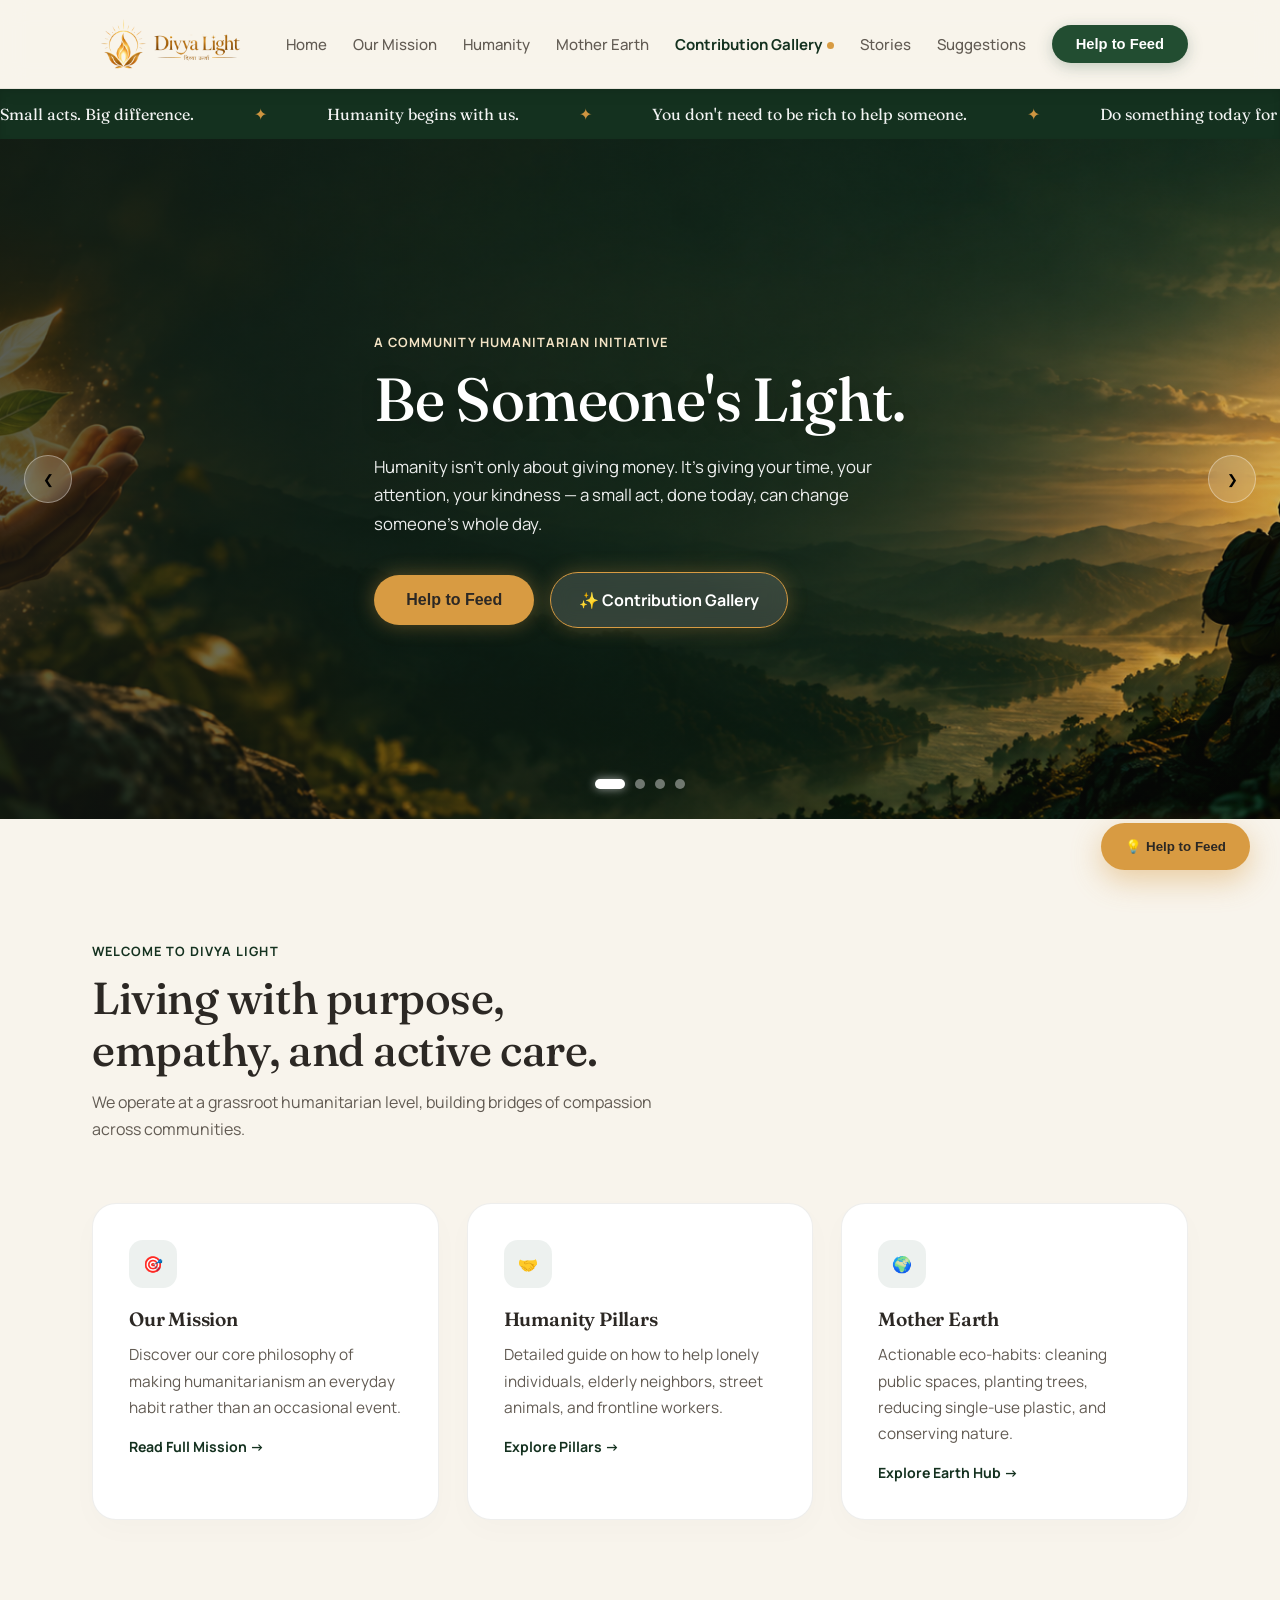
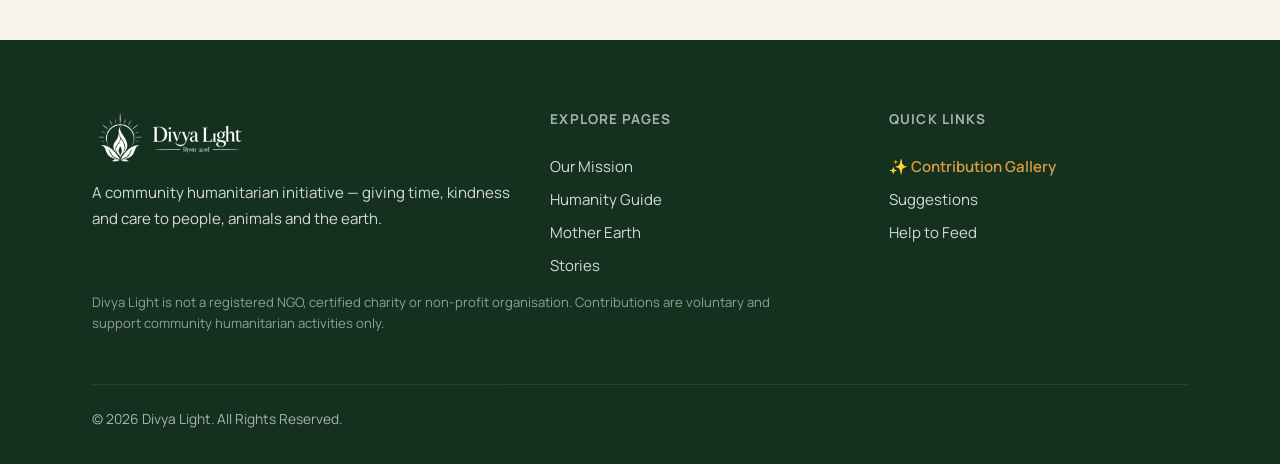
==== commit faef61d3: "Update index.html" ====
--- a/index.html
+++ b/index.html
@@ -13,19 +13,17 @@
 </head>
 <body>
 
-<!-- HEADER -->
 <header>
   <nav class="nav">
     <a href="index.html" class="logo"><img src="logod.png" alt="Divya Light Logo"></a>
     <div class="nav-links">
-      <a href="index.html#home">Home</a>
-      <a href="index.html#mission">Our Mission</a>
-      <a href="index.html#humanity">Humanity</a>
-      <a href="index.html#earth">Mother Earth</a>
-      <a href="index.html#contribute">Contributions</a>
+      <a href="index.html" class="active">Home</a>
+      <a href="mission.html">Our Mission</a>
+      <a href="humanity.html">Humanity</a>
+      <a href="earth.html">Mother Earth</a>
       <a href="gallery.html" class="nav-highlight">Contribution Gallery <span class="pulse-dot"></span></a>
-      <a href="index.html#stories">Stories</a>
-      <a href="index.html#suggestions">Suggestions</a>
+      <a href="stories.html">Stories</a>
+      <a href="suggestions.html">Suggestions</a>
       <button class="help-btn" onclick="openModal()">Help to Feed</button>
     </div>
     <button class="hamburger" id="hamburger" aria-label="Open menu" aria-expanded="false">
@@ -33,19 +31,17 @@
     </button>
   </nav>
   <div class="mobile-menu" id="mobileMenu">
-    <a href="index.html#home">Home</a>
-    <a href="index.html#mission">Our Mission</a>
-    <a href="index.html#humanity">Humanity</a>
-    <a href="index.html#earth">Mother Earth</a>
-    <a href="index.html#contribute">Contributions</a>
+    <a href="index.html">Home</a>
+    <a href="mission.html">Our Mission</a>
+    <a href="humanity.html">Humanity</a>
+    <a href="earth.html">Mother Earth</a>
     <a href="gallery.html" style="color:var(--gold);font-weight:700;">✨ Contribution Gallery</a>
-    <a href="index.html#stories">Stories</a>
-    <a href="index.html#suggestions">Suggestions</a>
+    <a href="stories.html">Stories</a>
+    <a href="suggestions.html">Suggestions</a>
     <button class="help-btn" style="margin-top:14px;width:100%" onclick="openModal()">Help to Feed</button>
   </div>
 </header>
 
-<!-- TICKER / MARQUEE -->
 <div class="marquee">
   <div class="marquee-track">
     <span>Small acts. Big difference.</span>
@@ -59,10 +55,8 @@
   </div>
 </div>
 
-<!-- HERO SLIDER -->
 <section class="hero" id="home">
   <div class="hero-slider" id="heroSlider">
-
     <div class="hero-slide hero-slide-1 active">
       <img src="img.png" alt="Banner 1" class="banner-img desktop-banner">
       <img src="mob.png" alt="Banner 1 Mobile" class="banner-img mobile-banner">
@@ -73,12 +67,9 @@
         <div class="hero-actions">
           <button class="cta-glow" onclick="openModal()">Help to Feed</button>
           <a href="gallery.html" class="cta-glow-pulse">✨ Contribution Gallery</a>
-          <a href="#humanity" class="cta-outline">See how you can help</a>
         </div>
       </div>
-      <svg class="hero-art" viewBox="0 0 200 200" fill="none" stroke="#fff" stroke-width="1.2" opacity=".55"><path d="M100 170c-30-16-64-46-64-84a36 36 0 0 1 64-22 36 36 0 0 1 64 22c0 38-34 68-64 84Z"/><circle cx="100" cy="70" r="10" fill="#F3E3C5" stroke="none"/></svg>
     </div>
-
     <div class="hero-slide hero-slide-2">
       <img src="img2.png" alt="Banner 2" class="banner-img desktop-banner">
       <img src="mob1.png" alt="Banner 2 Mobile" class="banner-img mobile-banner">
@@ -87,12 +78,10 @@
         <h1>Kindness needs no wallet.</h1>
         <p>Listening, visiting, helping someone carry their burden — the ways we show up for each other matter as much as anything we give.</p>
         <div class="hero-actions">
-          <a href="#humanity" class="cta-glow" style="display:inline-block">Explore ways to help</a>
+          <a href="humanity.html" class="cta-glow">Explore Humanity Guide</a>
         </div>
       </div>
-      <svg class="hero-art" viewBox="0 0 200 200" fill="none" stroke="#fff" stroke-width="1.2" opacity=".55"><circle cx="72" cy="70" r="22"/><circle cx="128" cy="70" r="22"/><path d="M40 160c6-30 24-44 60-44s54 14 60 44"/></svg>
     </div>
-
     <div class="hero-slide hero-slide-3">
       <img src="img3.png" alt="Banner 3" class="banner-img desktop-banner">
       <img src="mob2.png" alt="Banner 3 Mobile" class="banner-img mobile-banner">
@@ -101,12 +90,10 @@
         <h1>Protect the ground we share.</h1>
         <p>Planting a tree, clearing litter, cutting back on plastic — the earth heals through thousands of small, steady habits.</p>
         <div class="hero-actions">
-          <a href="#earth" class="cta-glow" style="display:inline-block">See how to help</a>
+          <a href="earth.html" class="cta-glow">Explore Earth Guide</a>
         </div>
       </div>
-      <svg class="hero-art" viewBox="0 0 200 200" fill="none" stroke="#fff" stroke-width="1.2" opacity=".55"><path d="M100 176V96M100 96c-26 0-42-18-42-46 20 0 40 12 42 34 2-22 22-34 42-34 0 28-16 46-42 46Z"/></svg>
     </div>
-
     <div class="hero-slide hero-slide-4">
       <img src="img4.png" alt="Banner 4" class="banner-img desktop-banner">
       <img src="mob3.png" alt="Banner 4 Mobile" class="banner-img mobile-banner">
@@ -118,134 +105,48 @@
           <button class="cta-glow" onclick="openModal()">Help to Feed</button>
         </div>
       </div>
-      <svg class="hero-art" viewBox="0 0 200 200" fill="none" stroke="#fff" stroke-width="1.2" opacity=".55"><path d="M50 100a50 50 0 0 0 100 0Z"/><path d="M50 100h100M100 50v20"/></svg>
     </div>
-
-    <button class="slider-arrow prev" onclick="changeSlide(-1)" aria-label="Previous banner">
-      <svg width="18" height="18" viewBox="0 0 24 24" fill="none" stroke="#fff" stroke-width="2"><path d="M15 19l-7-7 7-7"/></svg>
-    </button>
-    <button class="slider-arrow next" onclick="changeSlide(1)" aria-label="Next banner">
-      <svg width="18" height="18" viewBox="0 0 24 24" fill="none" stroke="#fff" stroke-width="2"><path d="M9 5l7 7-7 7"/></svg>
-    </button>
+    <button class="slider-arrow prev" onclick="changeSlide(-1)">&#10094;</button>
+    <button class="slider-arrow next" onclick="changeSlide(1)">&#10095;</button>
     <div class="slider-dots" id="sliderDots">
-      <button class="active" onclick="goToSlide(0)" aria-label="Banner 1"></button>
-      <button onclick="goToSlide(1)" aria-label="Banner 2"></button>
-      <button onclick="goToSlide(2)" aria-label="Banner 3"></button>
-      <button onclick="goToSlide(3)" aria-label="Banner 4"></button>
+      <button class="active" onclick="goToSlide(0)"></button>
+      <button onclick="goToSlide(1)"></button>
+      <button onclick="goToSlide(2)"></button>
+      <button onclick="goToSlide(3)"></button>
     </div>
   </div>
 </section>
 
-<!-- MISSION -->
-<section id="mission" class="alt-bg">
-  <div class="wrap split">
-    <div class="fade-up">
-      <span class="eyebrow">Our Mission</span>
-      <h2>Kindness as a way of living, not an occasional act.</h2>
-      <p style="margin-top:18px">Divya Light began as a simple belief: that everyone has something to give, whether it's an hour of time, a warm meal, a kind word, or the will to clean up a small corner of the world. We exist to make it easy and honest for people to act on that belief — together, at a human scale, without needing to be an institution to make a difference.</p>
+<section class="overview-section">
+  <div class="wrap">
+    <div class="section-head">
+      <span class="eyebrow">Welcome to Divya Light</span>
+      <h2>Living with purpose, empathy, and active care.</h2>
+      <p style="margin-top:14px">We operate at a grassroot humanitarian level, building bridges of compassion across communities.</p>
     </div>
-    <div class="fade-up">
-      <img src="img5.png" alt="Our Mission" class="mission-img">
+    <div class="grid">
+      <a href="mission.html" class="card card-click fade-up">
+        <div class="icon">🎯</div>
+        <h3>Our Mission</h3>
+        <p>Discover our core philosophy of making humanitarianism an everyday habit rather than an occasional event.</p>
+        <span class="card-more">Read Full Mission &rarr;</span>
+      </a>
+      <a href="humanity.html" class="card card-click fade-up">
+        <div class="icon">🤝</div>
+        <h3>Humanity Pillars</h3>
+        <p>Detailed guide on how to help lonely individuals, elderly neighbors, street animals, and frontline workers.</p>
+        <span class="card-more">Explore Pillars &rarr;</span>
+      </a>
+      <a href="earth.html" class="card card-click fade-up">
+        <div class="icon">🌍</div>
+        <h3>Mother Earth</h3>
+        <p>Actionable eco-habits: cleaning public spaces, planting trees, reducing single-use plastic, and conserving nature.</p>
+        <span class="card-more">Explore Earth Hub &rarr;</span>
+      </a>
     </div>
   </div>
 </section>
 
-<!-- HUMANITY -->
-<section id="humanity">
-  <div class="wrap">
-    <div class="section-head">
-      <span class="eyebrow">Humanity</span>
-      <h2>There are countless ways to help — money is only one.</h2>
-      <p style="margin-top:14px">Real humanitarian work happens in ordinary moments. Here are a few ways anyone can take part, starting today.</p>
-    </div>
-    <div class="grid">
-      <div class="card card-click fade-up" tabindex="0" role="button" onclick="openDetail(0)" onkeydown="if(event.key==='Enter')openDetail(0)"><div class="icon"><svg width="20" height="20" viewBox="0 0 24 24" fill="none" stroke="#1E3F27" stroke-width="1.6"><circle cx="12" cy="8" r="3.5"/><path d="M5 20c1.5-4 4-6 7-6s5.5 2 7 6"/></svg></div><h3>Spend time with someone lonely</h3><p>A visit, a phone call, or simply sitting with someone can mean more than any gift.</p><span class="card-more">Learn more</span></div>
-      <div class="card card-click fade-up" tabindex="0" role="button" onclick="openDetail(1)" onkeydown="if(event.key==='Enter')openDetail(1)"><div class="icon"><svg width="20" height="20" viewBox="0 0 24 24" fill="none" stroke="#1E3F27" stroke-width="1.6"><path d="M8 10c0-2.5 2-4 4-4s4 1.5 4 4c0 3-4 4-4 7"/><circle cx="12" cy="20" r="0.6" fill="#1E3F27"/></svg></div><h3>Listen, without rushing to fix</h3><p>Sometimes the most helpful thing is to truly hear someone out.</p><span class="card-more">Learn more</span></div>
-      <div class="card card-click fade-up" tabindex="0" role="button" onclick="openDetail(2)" onkeydown="if(event.key==='Enter')openDetail(2)"><div class="icon"><svg width="20" height="20" viewBox="0 0 24 24" fill="none" stroke="#1E3F27" stroke-width="1.6"><path d="M4 12h16M4 12l4-4M4 12l4 4"/></svg></div><h3>Help an elderly person</h3><p>Carrying groceries, running an errand, or checking in regularly.</p><span class="card-more">Learn more</span></div>
-      <div class="card card-click fade-up" tabindex="0" role="button" onclick="openDetail(3)" onkeydown="if(event.key==='Enter')openDetail(3)"><div class="icon"><svg width="20" height="20" viewBox="0 0 24 24" fill="none" stroke="#1E3F27" stroke-width="1.6"><path d="M3 12h18M12 3v18"/></svg></div><h3>Support workers in difficulty</h3><p>A fair word, a fair wage, or simply noticing someone's struggle.</p><span class="card-more">Learn more</span></div>
-      <div class="card card-click fade-up" tabindex="0" role="button" onclick="openDetail(4)" onkeydown="if(event.key==='Enter')openDetail(4)"><div class="icon"><svg width="20" height="20" viewBox="0 0 24 24" fill="none" stroke="#1E3F27" stroke-width="1.6"><path d="M12 21c-4-2-8-6-8-11a5 5 0 0 1 9-3 5 5 0 0 1 9 3c0 5-4 9-8 11Z"/></svg></div><h3>Care for animals</h3><p>Feeding strays, fostering, or simply treating animals with gentleness.</p><span class="card-more">Learn more</span></div>
-      <div class="card card-click fade-up" tabindex="0" role="button" onclick="openDetail(5)" onkeydown="if(event.key==='Enter')openDetail(5)"><div class="icon"><svg width="20" height="20" viewBox="0 0 24 24" fill="none" stroke="#1E3F27" stroke-width="1.6"><path d="M4 20h16M6 20V10l6-6 6 6v10"/></svg></div><h3>Solve a practical problem</h3><p>Fixing something broken, sharing a skill, or offering to help sort a task out.</p><span class="card-more">Learn more</span></div>
-    </div>
-  </div>
-</section>
-
-<!-- MOTHER EARTH -->
-<section id="earth" class="alt-bg">
-  <div class="wrap">
-    <div class="section-head">
-      <span class="eyebrow">Mother Earth</span>
-      <h2>Small habits, kept up together, protect the planet.</h2>
-      <p style="margin-top:14px">Caring for humanity includes caring for the ground beneath us. Here's where to begin.</p>
-    </div>
-    <div class="grid">
-      <div class="card fade-up"><div class="icon"><svg width="20" height="20" viewBox="0 0 24 24" fill="none" stroke="#1E3F27" stroke-width="1.6"><path d="M4 6h16M4 12h16M4 18h10"/></svg></div><h3>Clean a public space</h3><p>Even ten minutes clearing litter from a park or street adds up.</p></div>
-      <div class="card fade-up"><div class="icon"><svg width="20" height="20" viewBox="0 0 24 24" fill="none" stroke="#1E3F27" stroke-width="1.6"><path d="M12 22V10M12 10C8 10 6 7 6 4c3 0 6 2 6 6Zm0 0c0-4 3-6 6-6 0 3-2 6-6 6Z"/></svg></div><h3>Plant and care for trees</h3><p>Plant one, or simply water and protect the ones already growing.</p></div>
-      <div class="card fade-up"><div class="icon"><svg width="20" height="20" viewBox="0 0 24 24" fill="none" stroke="#1E3F27" stroke-width="1.6"><path d="M6 7h12M9 7V4h6v3M8 7l1 13h6l1-13"/></svg></div><h3>Reduce waste</h3><p>Reuse, compost, and think twice before something goes in the bin.</p></div>
-      <div class="card fade-up"><div class="icon"><svg width="20" height="20" viewBox="0 0 24 24" fill="none" stroke="#1E3F27" stroke-width="1.6"><path d="M4 8h16v11a1 1 0 0 1-1 1H5a1 1 0 0 1-1-1V8ZM9 8V6a3 3 0 0 1 6 0v2"/></svg></div><h3>Avoid unnecessary plastic</h3><p>Carry your own bag or bottle — a habit that compounds over years.</p></div>
-    </div>
-  </div>
-</section>
-
-<!-- CONTRIBUTIONS -->
-<section id="contribute">
-  <div class="wrap">
-    <div class="section-head">
-      <span class="eyebrow">Contributions</span>
-      <h2>If you'd like to contribute financially, here's how.</h2>
-    </div>
-    <div class="contrib-box">
-      <div class="qr-frame" aria-label="Contribution QR code">
-        <img src="QRjio.png" alt="Contribution QR Code">
-      </div>
-      <div>
-        <h3 style="font-size:1.3rem;margin-bottom:10px">Scan to contribute</h3>
-        <p>Every contribution goes directly toward humanitarian activities — sharing meals, supporting people in difficulty, and small community initiatives. There is no minimum, and no pressure. If you'd rather help in another way, the Humanity and Mother Earth sections above are just as valuable.</p>
-        <div style="margin-top:20px;">
-          <a href="gallery.html" class="cta-glow-pulse" style="display:inline-block;padding:12px 24px;font-size:0.9rem;">View Contribution Gallery &rarr;</a>
-        </div>
-      </div>
-    </div>
-
-    <div class="disclaimer">
-      Divya Light is not a registered NGO, certified charity or non-profit organisation. We are currently two individuals working at a humanitarian level through our own initiative. Contributions are voluntary and are intended to support humanitarian activities and community initiatives. We do not provide or promise any tax benefit or 80G deduction for contributions.
-    </div>
-
-    <div class="transparency">
-      <div class="icon"><svg width="16" height="16" viewBox="0 0 24 24" fill="none" stroke="#8B6F52" stroke-width="1.8"><path d="M9 11l3 3L22 4M21 12v7a2 2 0 0 1-2 2H5a2 2 0 0 1-2-2V5a2 2 0 0 1 2-2h11"/></svg></div>
-      <p>We keep a clear record of contributions received and how they are spent on activities. Initiative funds are not intentionally used for personal expenses. If you can't contribute financially, your time, skills and kindness matter just as much — see the Humanity section for ideas.</p>
-    </div>
-  </div>
-</section>
-
-<!-- STORIES -->
-<section id="stories" class="alt-bg">
-  <div class="wrap">
-    <div class="section-head">
-      <span class="eyebrow">Stories</span>
-      <h2>A growing collection of everyday humanity.</h2>
-      <p style="margin-top:14px">This space will fill with real stories from people like you. Share yours in Suggestions below.</p>
-    </div>
-    <div class="grid">
-      <div class="story-card fade-up"><div><span class="quote-mark">"</span><p>Your story could be here. Every kind act deserves to be remembered.</p></div><div class="who">— Waiting for you</div></div>
-      <div class="story-card fade-up"><div><span class="quote-mark">"</span><p>A community grows one shared story at a time.</p></div><div class="who">— Waiting for you</div></div>
-      <div class="story-card fade-up"><div><span class="quote-mark">"</span><p>Tell us who you helped, and how. It might inspire someone else.</p></div><div class="who">— Waiting for you</div></div>
-    </div>
-  </div>
-</section>
-
-<!-- SUGGESTIONS -->
-<section id="suggestions">
-  <div class="wrap">
-    <div class="suggestion-box fade-up">
-      <span class="eyebrow">Suggestions & Stories</span>
-      <h2>Have an idea, or a story of your own? Tell us.</h2>
-      <p style="margin-top:14px;max-width:560px">Share suggestions for Divya Light, or tell us how you helped someone at your own personal level. With your permission, selected stories may be shared on our social media or website.</p>
-      <a class="form-btn" href="https://docs.google.com/forms/d/e/1FAIpQLSezwytThQ42KDTrDm5gJEWc1E4nXPAoxQp4xDNZEGAtfojU_w/viewform?usp=publish-editor" target="_blank" rel="noopener">Share via Google Form</a>
-    </div>
-  </div>
-</section>
-
-<!-- FOOTER -->
 <footer>
   <div class="wrap">
     <div class="foot-grid">
@@ -254,55 +155,38 @@
         <p>A community humanitarian initiative — giving time, kindness and care to people, animals and the earth.</p>
       </div>
       <div class="flinks">
-        <h4>Explore</h4>
-        <a href="#mission">Our Mission</a>
-        <a href="#humanity">Humanity</a>
-        <a href="#earth">Mother Earth</a>
-        <a href="#stories">Stories</a>
+        <h4>Explore Pages</h4>
+        <a href="mission.html">Our Mission</a>
+        <a href="humanity.html">Humanity Guide</a>
+        <a href="earth.html">Mother Earth</a>
+        <a href="stories.html">Stories</a>
       </div>
       <div class="flinks">
         <h4>Quick Links</h4>
         <a href="gallery.html" style="color:var(--gold);font-weight:600;">✨ Contribution Gallery</a>
-        <a href="#contribute">Contributions</a>
-        <a href="#suggestions">Suggestions</a>
+        <a href="suggestions.html">Suggestions</a>
         <a href="#" onclick="openModal();return false;">Help to Feed</a>
       </div>
     </div>
-    <p class="foot-disclaimer">Divya Light is not a registered NGO, certified charity or non-profit organisation. Contributions are voluntary and support community humanitarian activities only; no tax benefit or 80G deduction is offered.</p>
+    <p class="foot-disclaimer">Divya Light is not a registered NGO, certified charity or non-profit organisation. Contributions are voluntary and support community humanitarian activities only.</p>
     <div class="foot-bottom"><span>© 2026 Divya Light. All Rights Reserved.</span></div>
   </div>
 </footer>
 
-<!-- FLOATING HELP & SCROLL TOP -->
 <button class="floating-help" onclick="openModal()" aria-label="Help to Feed">
-  <svg width="18" height="18" viewBox="0 0 24 24" fill="none" stroke="#3A3530" stroke-width="1.8"><path d="M20.8 8.6c0 4.4-8.8 10.4-8.8 10.4S3.2 13 3.2 8.6a4.6 4.6 0 0 1 8.8-1.8 4.6 4.6 0 0 1 8.8 1.8Z"/></svg>
-  <span class="label">Help</span>
+  <span>💡 Help to Feed</span>
 </button>
-<button class="scroll-top" id="scrollTop" aria-label="Scroll to top">
-  <svg width="18" height="18" viewBox="0 0 24 24" fill="none" stroke="#3A3530" stroke-width="1.8"><path d="M12 19V5M5 12l7-7 7 7"/></svg>
-</button>
-
-<!-- MODALS -->
-<div class="modal-overlay" id="detailOverlay">
-  <div class="modal detail">
-    <button class="modal-close" onclick="closeDetail()" aria-label="Close">&times;</button>
-    <div class="icon" id="detailIcon"></div>
-    <h3 id="detailTitle"></h3>
-    <p id="detailBody" style="margin-top:10px"></p>
-  </div>
-</div>
+<button class="scroll-top" id="scrollTop" aria-label="Scroll to top">&#8593;</button>
 
 <div class="modal-overlay" id="modalOverlay">
   <div class="modal">
     <button class="modal-close" onclick="closeModal()" aria-label="Close">&times;</button>
-    <div class="qr-frame">
-      <img src="QRjio.png" alt="Help to Feed QR Code">
-    </div>
+    <div class="qr-frame"><img src="QRjio.png" alt="Help to Feed QR Code"></div>
     <h3>Help to Feed</h3>
-    <p>Scan this code to contribute. Divya Light is not a registered NGO — see the Contributions section for full details.</p>
+    <p>Scan this QR code to contribute directly. Divya Light operates as an independent grassroots initiative.</p>
   </div>
 </div>
 
 <script src="script.js"></script>
 </body>
-</html>+</html>
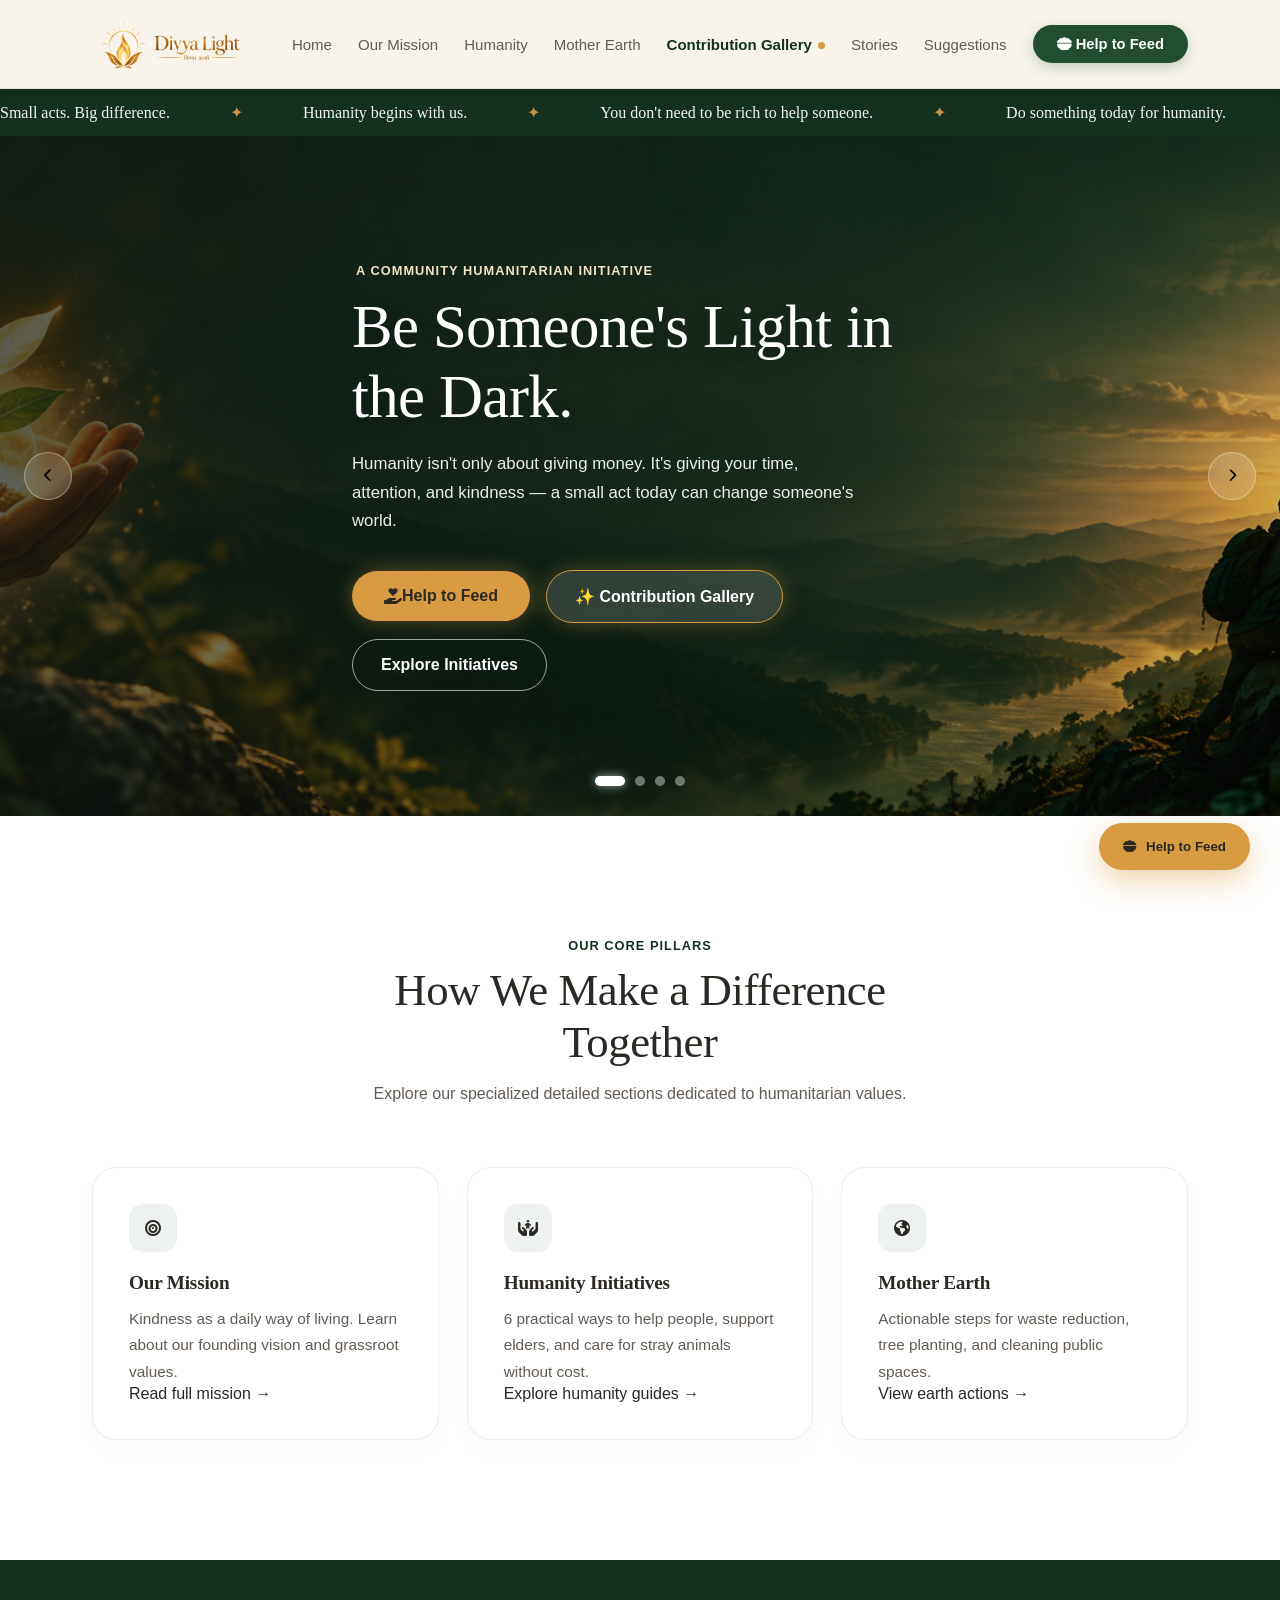
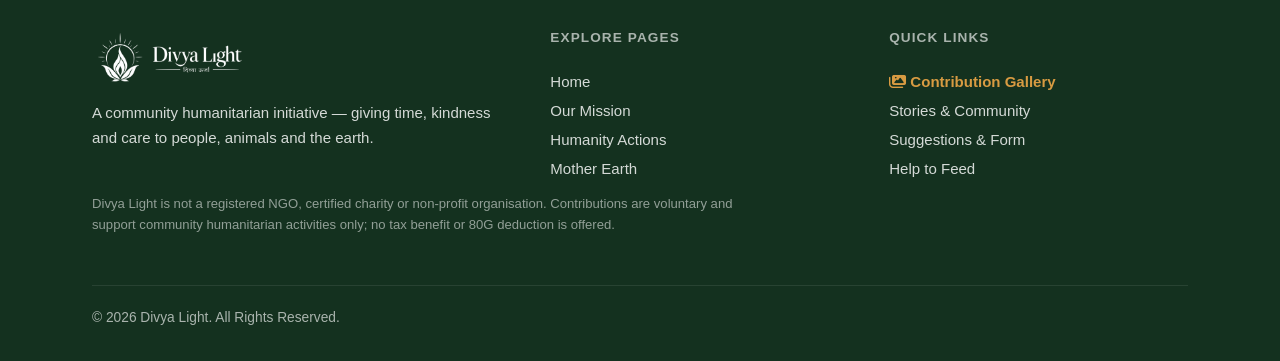
==== commit af634a77: "Update index.html" ====
--- a/index.html
+++ b/index.html
@@ -8,11 +8,13 @@
 <link rel="icon" type="image/png" href="fav.png">
 <link rel="preconnect" href="https://fonts.googleapis.com">
 <link rel="preconnect" href="https://fonts.gstatic.com" crossorigin>
-<link href="https://fonts.googleapis.com/css2?family=Fraunces:opsz,wght@9..144,400;9..144,500;9..144,600;9..144,700&family=Manrope:wght@400;500;600;700;800&display=swap" rel="stylesheet">
+<link href="https://fonts.googleapis.com/css2?family=Plus+Jakarta+Sans:wght@400;500;600;700;800&family=Playfair+Display:ital,wght@0,500;0,600;0,700;1,400&display=swap" rel="stylesheet">
+<link rel="stylesheet" href="https://cdnjs.cloudflare.com/ajax/libs/font-awesome/6.4.0/css/all.min.css">
 <link rel="stylesheet" href="style.css">
 </head>
 <body>
 
+<!-- PREMIUM HEADER -->
 <header>
   <nav class="nav">
     <a href="index.html" class="logo"><img src="logod.png" alt="Divya Light Logo"></a>
@@ -24,7 +26,7 @@
       <a href="gallery.html" class="nav-highlight">Contribution Gallery <span class="pulse-dot"></span></a>
       <a href="stories.html">Stories</a>
       <a href="suggestions.html">Suggestions</a>
-      <button class="help-btn" onclick="openModal()">Help to Feed</button>
+      <button class="help-btn" onclick="openModal()"><i class="fa-solid fa-bowl-food"></i> Help to Feed</button>
     </div>
     <button class="hamburger" id="hamburger" aria-label="Open menu" aria-expanded="false">
       <span></span><span></span><span></span>
@@ -38,10 +40,11 @@
     <a href="gallery.html" style="color:var(--gold);font-weight:700;">✨ Contribution Gallery</a>
     <a href="stories.html">Stories</a>
     <a href="suggestions.html">Suggestions</a>
-    <button class="help-btn" style="margin-top:14px;width:100%" onclick="openModal()">Help to Feed</button>
+    <button class="help-btn" style="margin-top:14px;width:100%" onclick="openModal()"><i class="fa-solid fa-bowl-food"></i> Help to Feed</button>
   </div>
 </header>
 
+<!-- MARQUEE TICKER -->
 <div class="marquee">
   <div class="marquee-track">
     <span>Small acts. Big difference.</span>
@@ -55,98 +58,107 @@
   </div>
 </div>
 
+<!-- HERO SECTION -->
 <section class="hero" id="home">
   <div class="hero-slider" id="heroSlider">
+
     <div class="hero-slide hero-slide-1 active">
       <img src="img.png" alt="Banner 1" class="banner-img desktop-banner">
       <img src="mob.png" alt="Banner 1 Mobile" class="banner-img mobile-banner">
       <div class="wrap hero-content">
-        <span class="eyebrow">A community humanitarian initiative</span>
-        <h1>Be Someone's Light.</h1>
-        <p>Humanity isn't only about giving money. It's giving your time, your attention, your kindness — a small act, done today, can change someone's whole day.</p>
-        <div class="hero-actions">
-          <button class="cta-glow" onclick="openModal()">Help to Feed</button>
+        <span class="eyebrow"><i class="fa-solid fa-sparkles"></i> A Community Humanitarian Initiative</span>
+        <h1>Be Someone's Light in the Dark.</h1>
+        <p>Humanity isn't only about giving money. It's giving your time, attention, and kindness — a small act today can change someone's world.</p>
+        <div class="hero-actions">
+          <button class="cta-glow" onclick="openModal()"><i class="fa-solid fa-hand-holding-heart"></i> Help to Feed</button>
           <a href="gallery.html" class="cta-glow-pulse">✨ Contribution Gallery</a>
-        </div>
-      </div>
-    </div>
+          <a href="humanity.html" class="cta-outline">Explore Initiatives</a>
+        </div>
+      </div>
+    </div>
+
     <div class="hero-slide hero-slide-2">
       <img src="img2.png" alt="Banner 2" class="banner-img desktop-banner">
       <img src="mob1.png" alt="Banner 2 Mobile" class="banner-img mobile-banner">
       <div class="wrap hero-content">
-        <span class="eyebrow">Humanity</span>
-        <h1>Kindness needs no wallet.</h1>
-        <p>Listening, visiting, helping someone carry their burden — the ways we show up for each other matter as much as anything we give.</p>
-        <div class="hero-actions">
-          <a href="humanity.html" class="cta-glow">Explore Humanity Guide</a>
-        </div>
-      </div>
-    </div>
+        <span class="eyebrow"><i class="fa-solid fa-heart-pulse"></i> Humanity First</span>
+        <h1>Kindness Needs No Wallet.</h1>
+        <p>Listening, visiting, or helping someone carry their daily burden matters just as much as any financial donation.</p>
+        <div class="hero-actions">
+          <a href="humanity.html" class="cta-glow" style="display:inline-block">Discover Humanity Actions</a>
+        </div>
+      </div>
+    </div>
+
     <div class="hero-slide hero-slide-3">
       <img src="img3.png" alt="Banner 3" class="banner-img desktop-banner">
       <img src="mob2.png" alt="Banner 3 Mobile" class="banner-img mobile-banner">
       <div class="wrap hero-content">
-        <span class="eyebrow">Mother Earth</span>
-        <h1>Protect the ground we share.</h1>
-        <p>Planting a tree, clearing litter, cutting back on plastic — the earth heals through thousands of small, steady habits.</p>
-        <div class="hero-actions">
-          <a href="earth.html" class="cta-glow">Explore Earth Guide</a>
-        </div>
-      </div>
-    </div>
+        <span class="eyebrow"><i class="fa-solid fa-leaf"></i> Mother Earth</span>
+        <h1>Protect the Ground We Share.</h1>
+        <p>Planting trees, cleaning public spaces, and cutting back on plastic heals our ecosystem through steady daily habits.</p>
+        <div class="hero-actions">
+          <a href="earth.html" class="cta-glow" style="display:inline-block">Eco Protection Actions</a>
+        </div>
+      </div>
+    </div>
+
     <div class="hero-slide hero-slide-4">
       <img src="img4.png" alt="Banner 4" class="banner-img desktop-banner">
       <img src="mob3.png" alt="Banner 4 Mobile" class="banner-img mobile-banner">
       <div class="wrap hero-content">
-        <span class="eyebrow">Help to Feed</span>
-        <h1>One meal can change a day.</h1>
-        <p>A shared plate of food can be the simplest, most direct act of care — support our meal initiatives with a small contribution.</p>
-        <div class="hero-actions">
-          <button class="cta-glow" onclick="openModal()">Help to Feed</button>
-        </div>
-      </div>
-    </div>
-    <button class="slider-arrow prev" onclick="changeSlide(-1)">&#10094;</button>
-    <button class="slider-arrow next" onclick="changeSlide(1)">&#10095;</button>
+        <span class="eyebrow"><i class="fa-solid fa-utensils"></i> Nourish Lives</span>
+        <h1>One Meal Can Change a Day.</h1>
+        <p>A shared plate of food is the most direct act of care. Support our meal initiatives with transparency.</p>
+        <div class="hero-actions">
+          <button class="cta-glow" onclick="openModal()"><i class="fa-solid fa-bowl-food"></i> Help to Feed Now</button>
+        </div>
+      </div>
+    </div>
+
+    <button class="slider-arrow prev" onclick="changeSlide(-1)" aria-label="Previous banner"><i class="fa-solid fa-chevron-left"></i></button>
+    <button class="slider-arrow next" onclick="changeSlide(1)" aria-label="Next banner"><i class="fa-solid fa-chevron-right"></i></button>
     <div class="slider-dots" id="sliderDots">
-      <button class="active" onclick="goToSlide(0)"></button>
-      <button onclick="goToSlide(1)"></button>
-      <button onclick="goToSlide(2)"></button>
-      <button onclick="goToSlide(3)"></button>
+      <button class="active" onclick="goToSlide(0)" aria-label="Banner 1"></button>
+      <button onclick="goToSlide(1)" aria-label="Banner 2"></button>
+      <button onclick="goToSlide(2)" aria-label="Banner 3"></button>
+      <button onclick="goToSlide(3)" aria-label="Banner 4"></button>
     </div>
   </div>
 </section>
 
-<section class="overview-section">
+<!-- HIGHLIGHT OVERVIEW CARDS -->
+<section style="background:var(--paper)">
   <div class="wrap">
-    <div class="section-head">
-      <span class="eyebrow">Welcome to Divya Light</span>
-      <h2>Living with purpose, empathy, and active care.</h2>
-      <p style="margin-top:14px">We operate at a grassroot humanitarian level, building bridges of compassion across communities.</p>
-    </div>
-    <div class="grid">
-      <a href="mission.html" class="card card-click fade-up">
-        <div class="icon">🎯</div>
+    <div class="section-head text-center mx-auto" style="text-align:center;margin-left:auto;margin-right:auto">
+      <span class="eyebrow">Our Core Pillars</span>
+      <h2>How We Make a Difference Together</h2>
+      <p style="margin-top:12px">Explore our specialized detailed sections dedicated to humanitarian values.</p>
+    </div>
+    <div class="grid" style="margin-top:40px">
+      <a href="mission.html" class="card fade-up" style="display:block">
+        <div class="icon"><i class="fa-solid fa-bullseye"></i></div>
         <h3>Our Mission</h3>
-        <p>Discover our core philosophy of making humanitarianism an everyday habit rather than an occasional event.</p>
-        <span class="card-more">Read Full Mission &rarr;</span>
+        <p>Kindness as a daily way of living. Learn about our founding vision and grassroot values.</p>
+        <span class="card-more">Read full mission &rarr;</span>
       </a>
-      <a href="humanity.html" class="card card-click fade-up">
-        <div class="icon">🤝</div>
-        <h3>Humanity Pillars</h3>
-        <p>Detailed guide on how to help lonely individuals, elderly neighbors, street animals, and frontline workers.</p>
-        <span class="card-more">Explore Pillars &rarr;</span>
+      <a href="humanity.html" class="card fade-up" style="display:block">
+        <div class="icon"><i class="fa-solid fa-hands-holding-child"></i></div>
+        <h3>Humanity Initiatives</h3>
+        <p>6 practical ways to help people, support elders, and care for stray animals without cost.</p>
+        <span class="card-more">Explore humanity guides &rarr;</span>
       </a>
-      <a href="earth.html" class="card card-click fade-up">
-        <div class="icon">🌍</div>
+      <a href="earth.html" class="card fade-up" style="display:block">
+        <div class="icon"><i class="fa-solid fa-earth-americas"></i></div>
         <h3>Mother Earth</h3>
-        <p>Actionable eco-habits: cleaning public spaces, planting trees, reducing single-use plastic, and conserving nature.</p>
-        <span class="card-more">Explore Earth Hub &rarr;</span>
+        <p>Actionable steps for waste reduction, tree planting, and cleaning public spaces.</p>
+        <span class="card-more">View earth actions &rarr;</span>
       </a>
     </div>
   </div>
 </section>
 
+<!-- FOOTER -->
 <footer>
   <div class="wrap">
     <div class="foot-grid">
@@ -156,34 +168,42 @@
       </div>
       <div class="flinks">
         <h4>Explore Pages</h4>
+        <a href="index.html">Home</a>
         <a href="mission.html">Our Mission</a>
-        <a href="humanity.html">Humanity Guide</a>
+        <a href="humanity.html">Humanity Actions</a>
         <a href="earth.html">Mother Earth</a>
-        <a href="stories.html">Stories</a>
       </div>
       <div class="flinks">
         <h4>Quick Links</h4>
-        <a href="gallery.html" style="color:var(--gold);font-weight:600;">✨ Contribution Gallery</a>
-        <a href="suggestions.html">Suggestions</a>
+        <a href="gallery.html" style="color:var(--gold);font-weight:600;"><i class="fa-solid fa-images"></i> Contribution Gallery</a>
+        <a href="stories.html">Stories & Community</a>
+        <a href="suggestions.html">Suggestions & Form</a>
         <a href="#" onclick="openModal();return false;">Help to Feed</a>
       </div>
     </div>
-    <p class="foot-disclaimer">Divya Light is not a registered NGO, certified charity or non-profit organisation. Contributions are voluntary and support community humanitarian activities only.</p>
+    <p class="foot-disclaimer">Divya Light is not a registered NGO, certified charity or non-profit organisation. Contributions are voluntary and support community humanitarian activities only; no tax benefit or 80G deduction is offered.</p>
     <div class="foot-bottom"><span>© 2026 Divya Light. All Rights Reserved.</span></div>
   </div>
 </footer>
 
+<!-- FLOATING HELP & SCROLL TOP -->
 <button class="floating-help" onclick="openModal()" aria-label="Help to Feed">
-  <span>💡 Help to Feed</span>
+  <i class="fa-solid fa-bowl-food"></i>
+  <span class="label">Help to Feed</span>
 </button>
-<button class="scroll-top" id="scrollTop" aria-label="Scroll to top">&#8593;</button>
-
+<button class="scroll-top" id="scrollTop" aria-label="Scroll to top">
+  <i class="fa-solid fa-arrow-up"></i>
+</button>
+
+<!-- MODAL -->
 <div class="modal-overlay" id="modalOverlay">
   <div class="modal">
     <button class="modal-close" onclick="closeModal()" aria-label="Close">&times;</button>
-    <div class="qr-frame"><img src="QRjio.png" alt="Help to Feed QR Code"></div>
+    <div class="qr-frame">
+      <img src="QRjio.png" alt="Help to Feed QR Code">
+    </div>
     <h3>Help to Feed</h3>
-    <p>Scan this QR code to contribute directly. Divya Light operates as an independent grassroots initiative.</p>
+    <p>Scan this code to contribute. Divya Light is not a registered NGO — check Contributions section for details.</p>
   </div>
 </div>
 
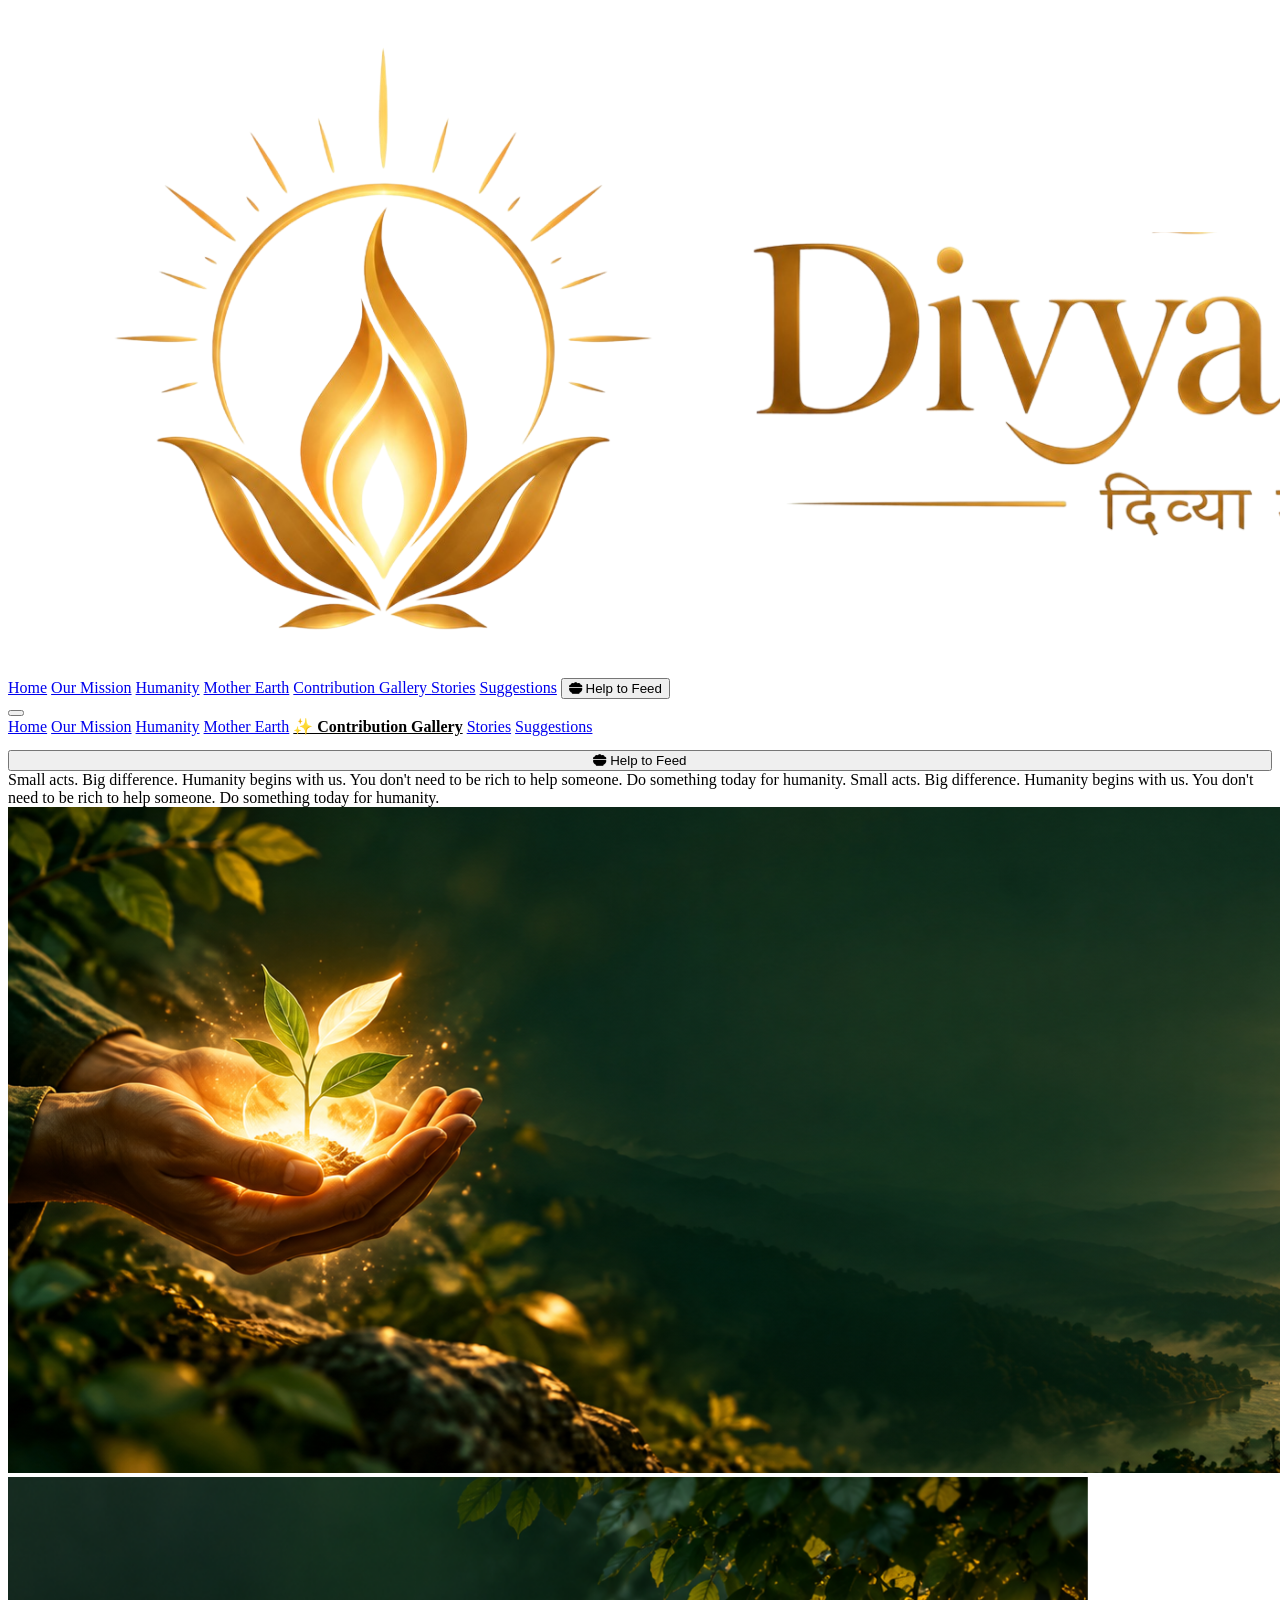
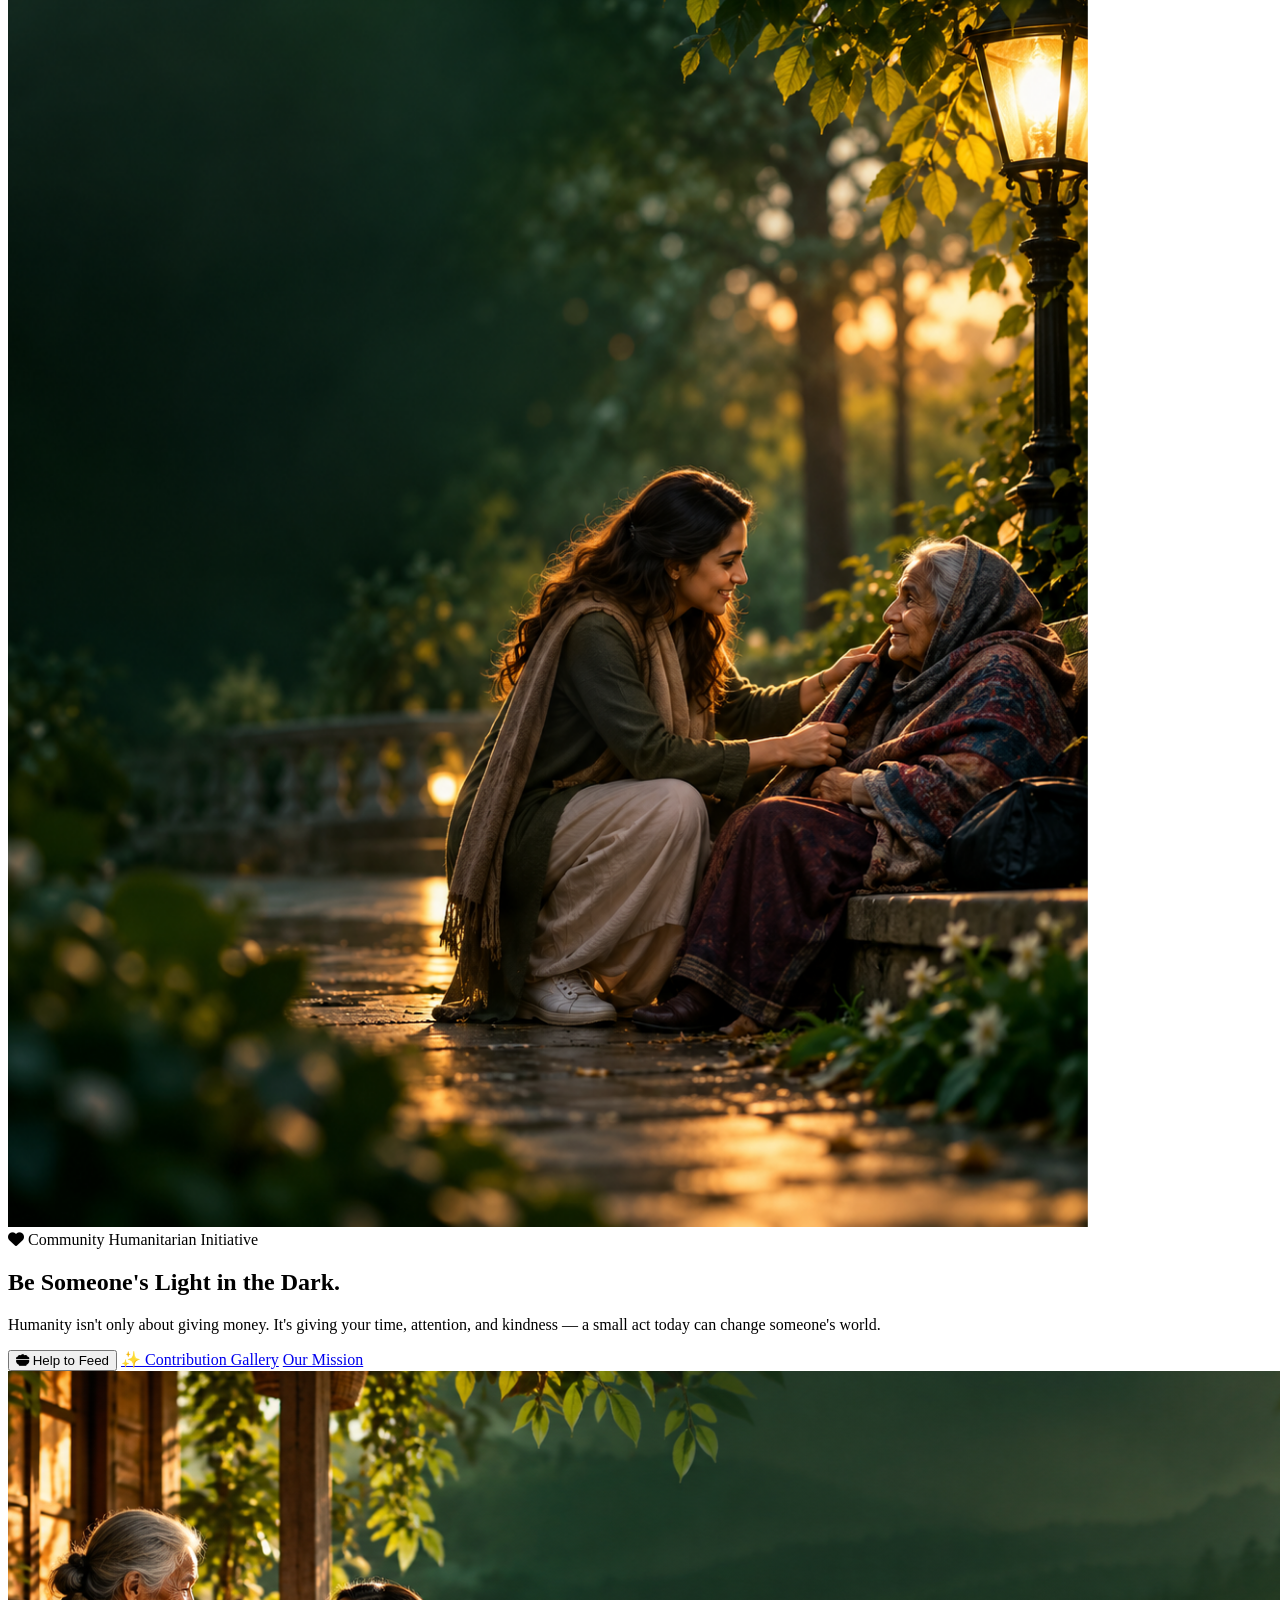
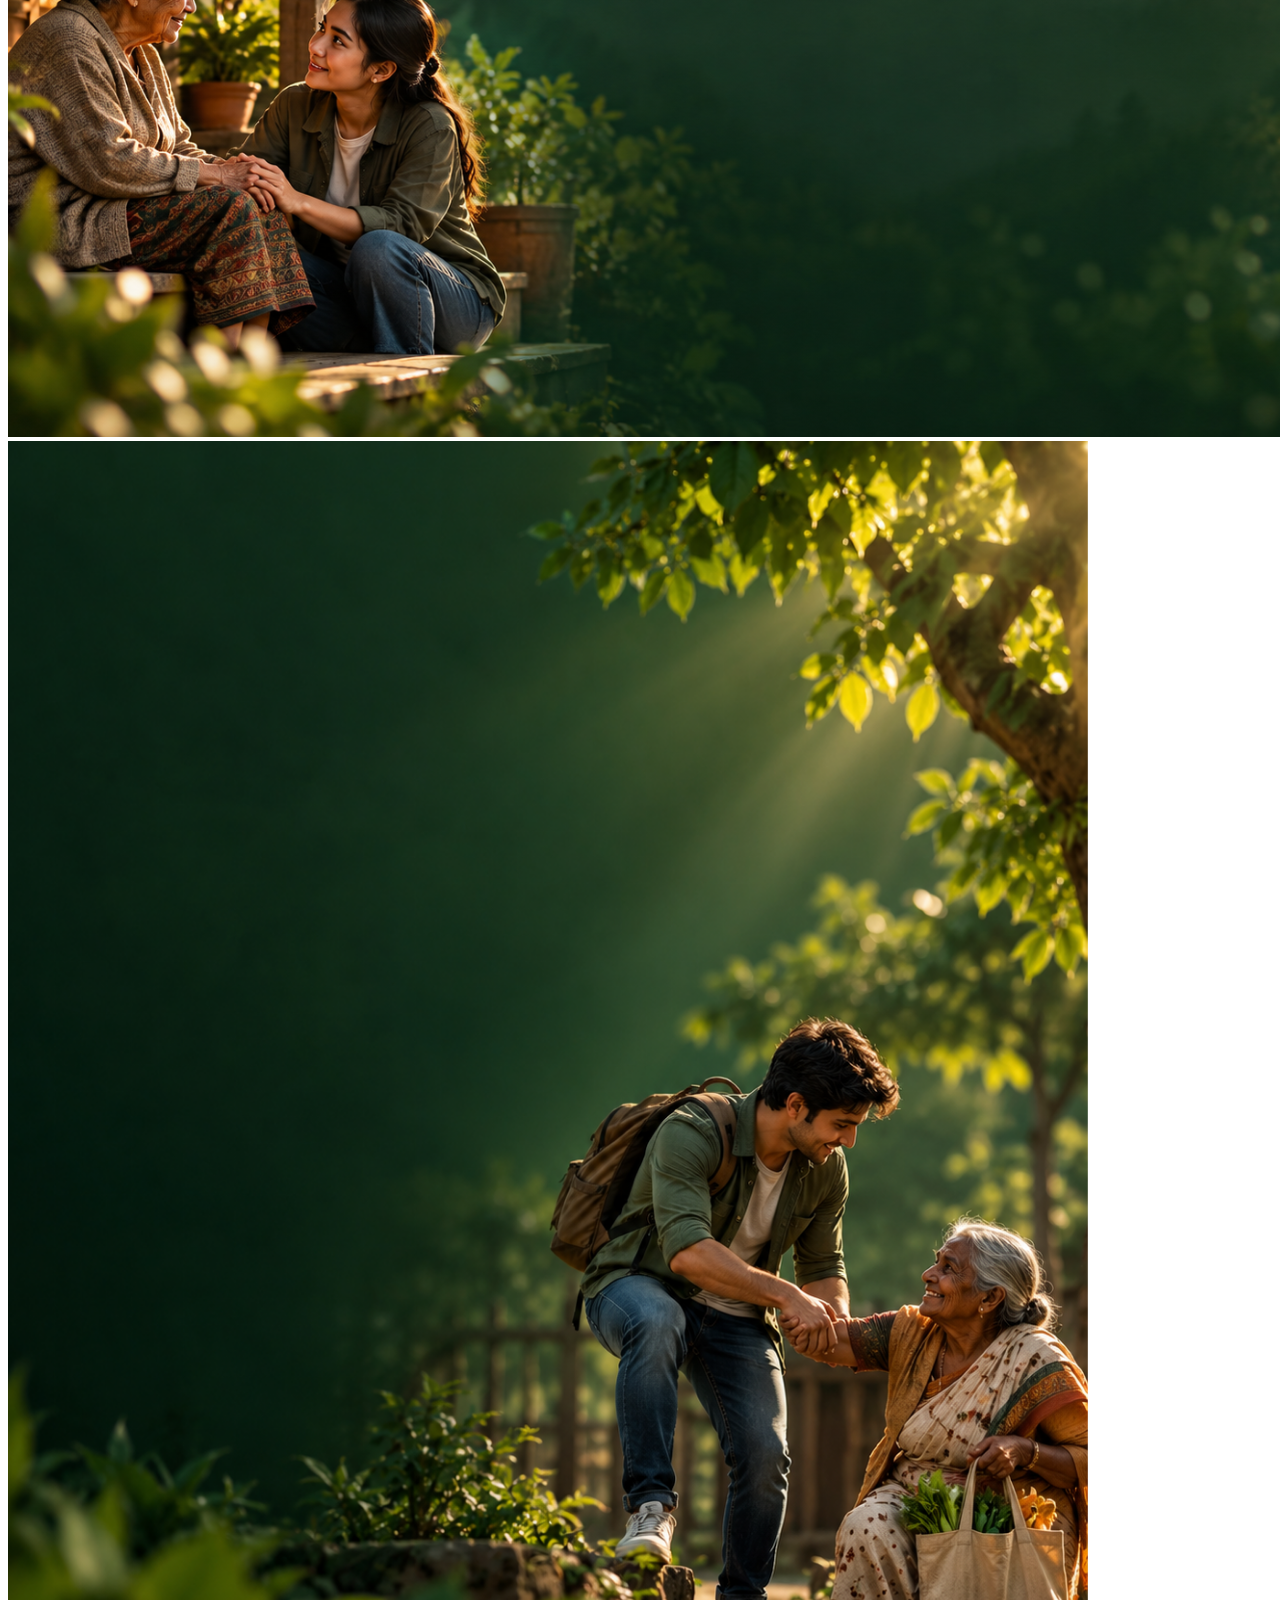
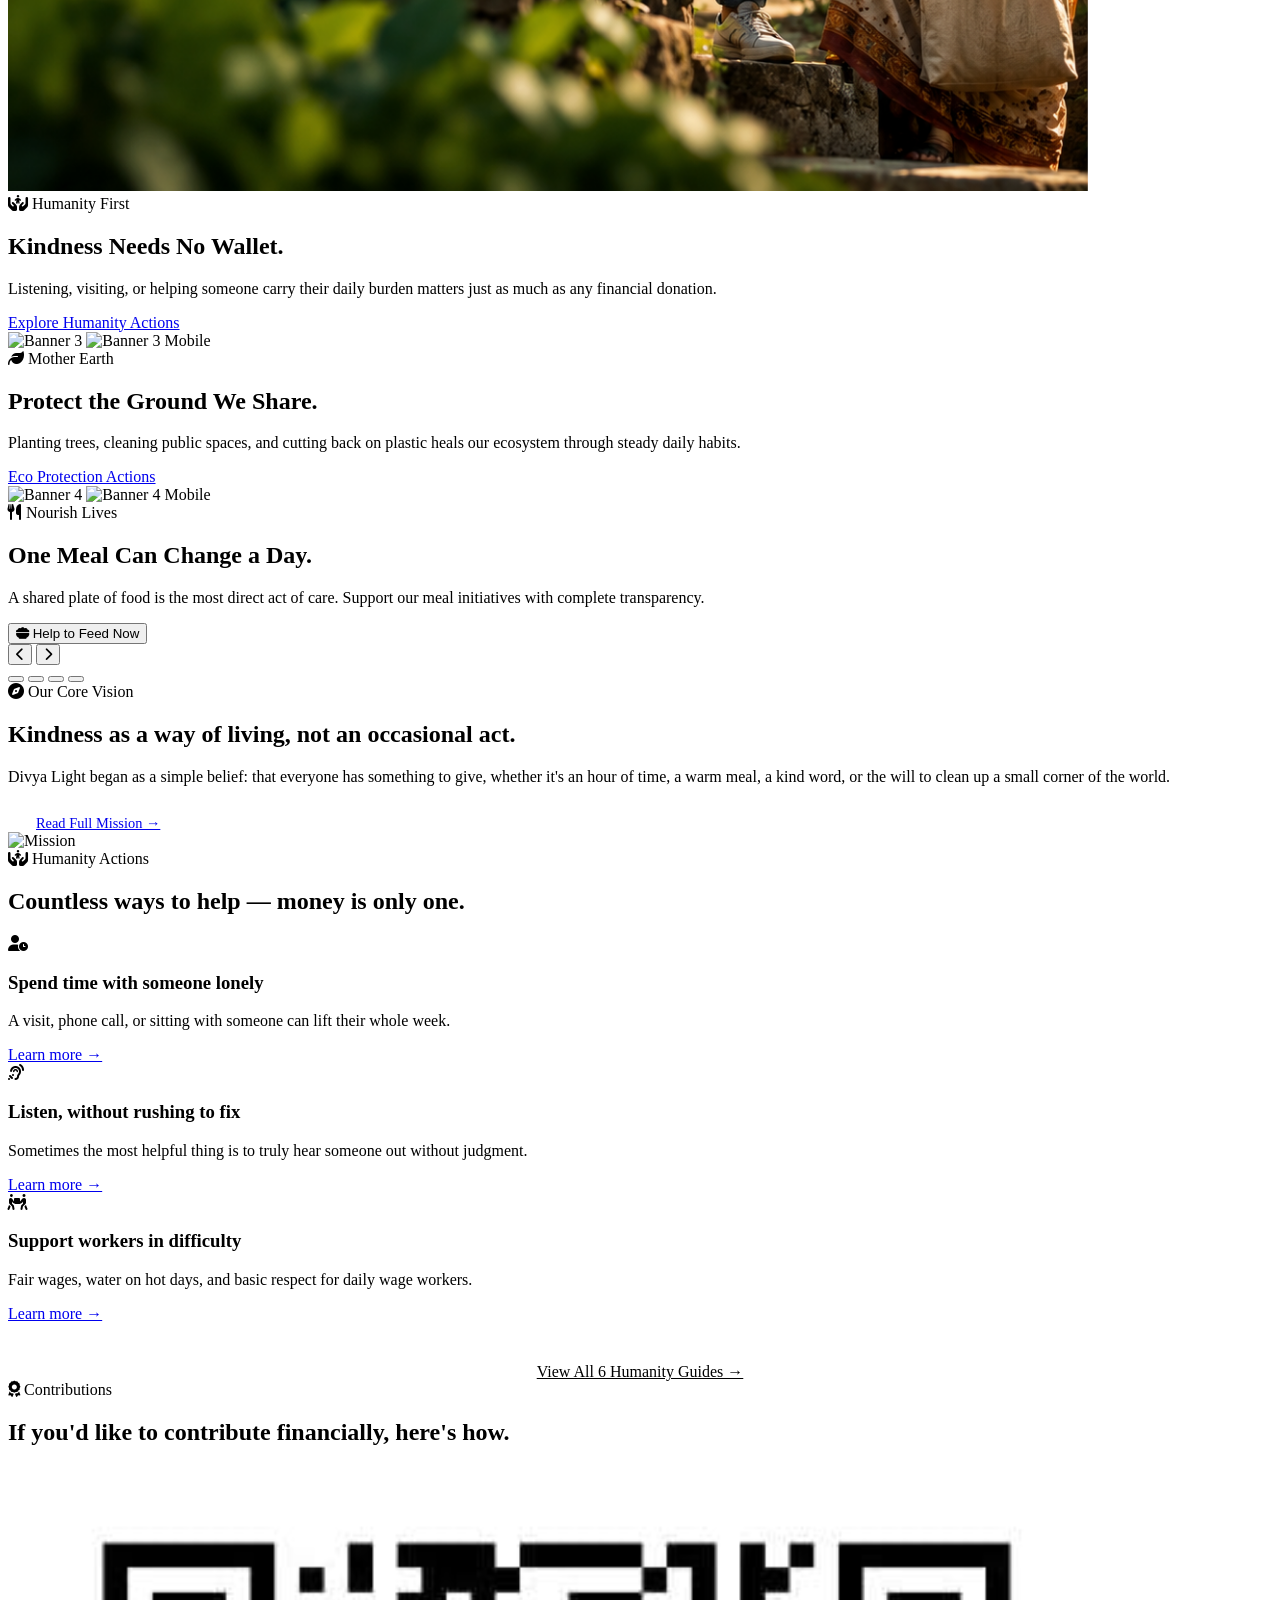
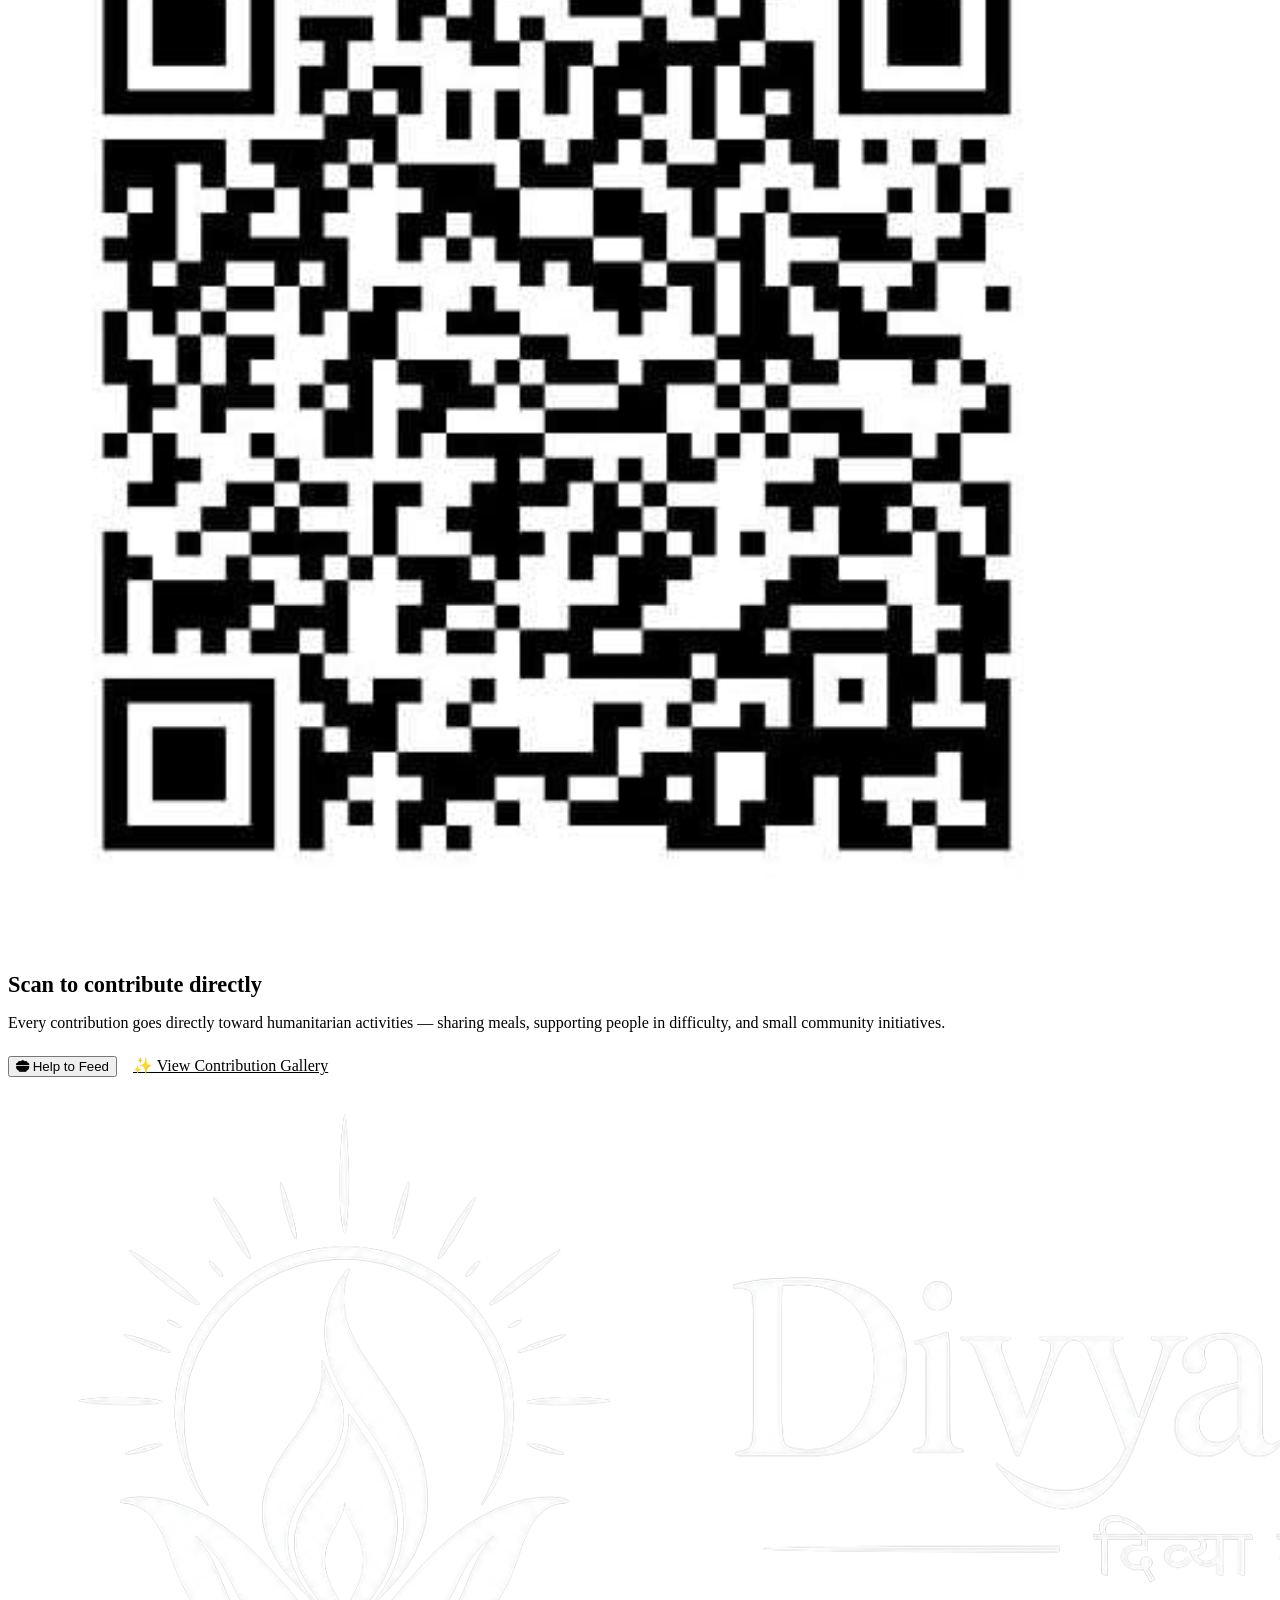
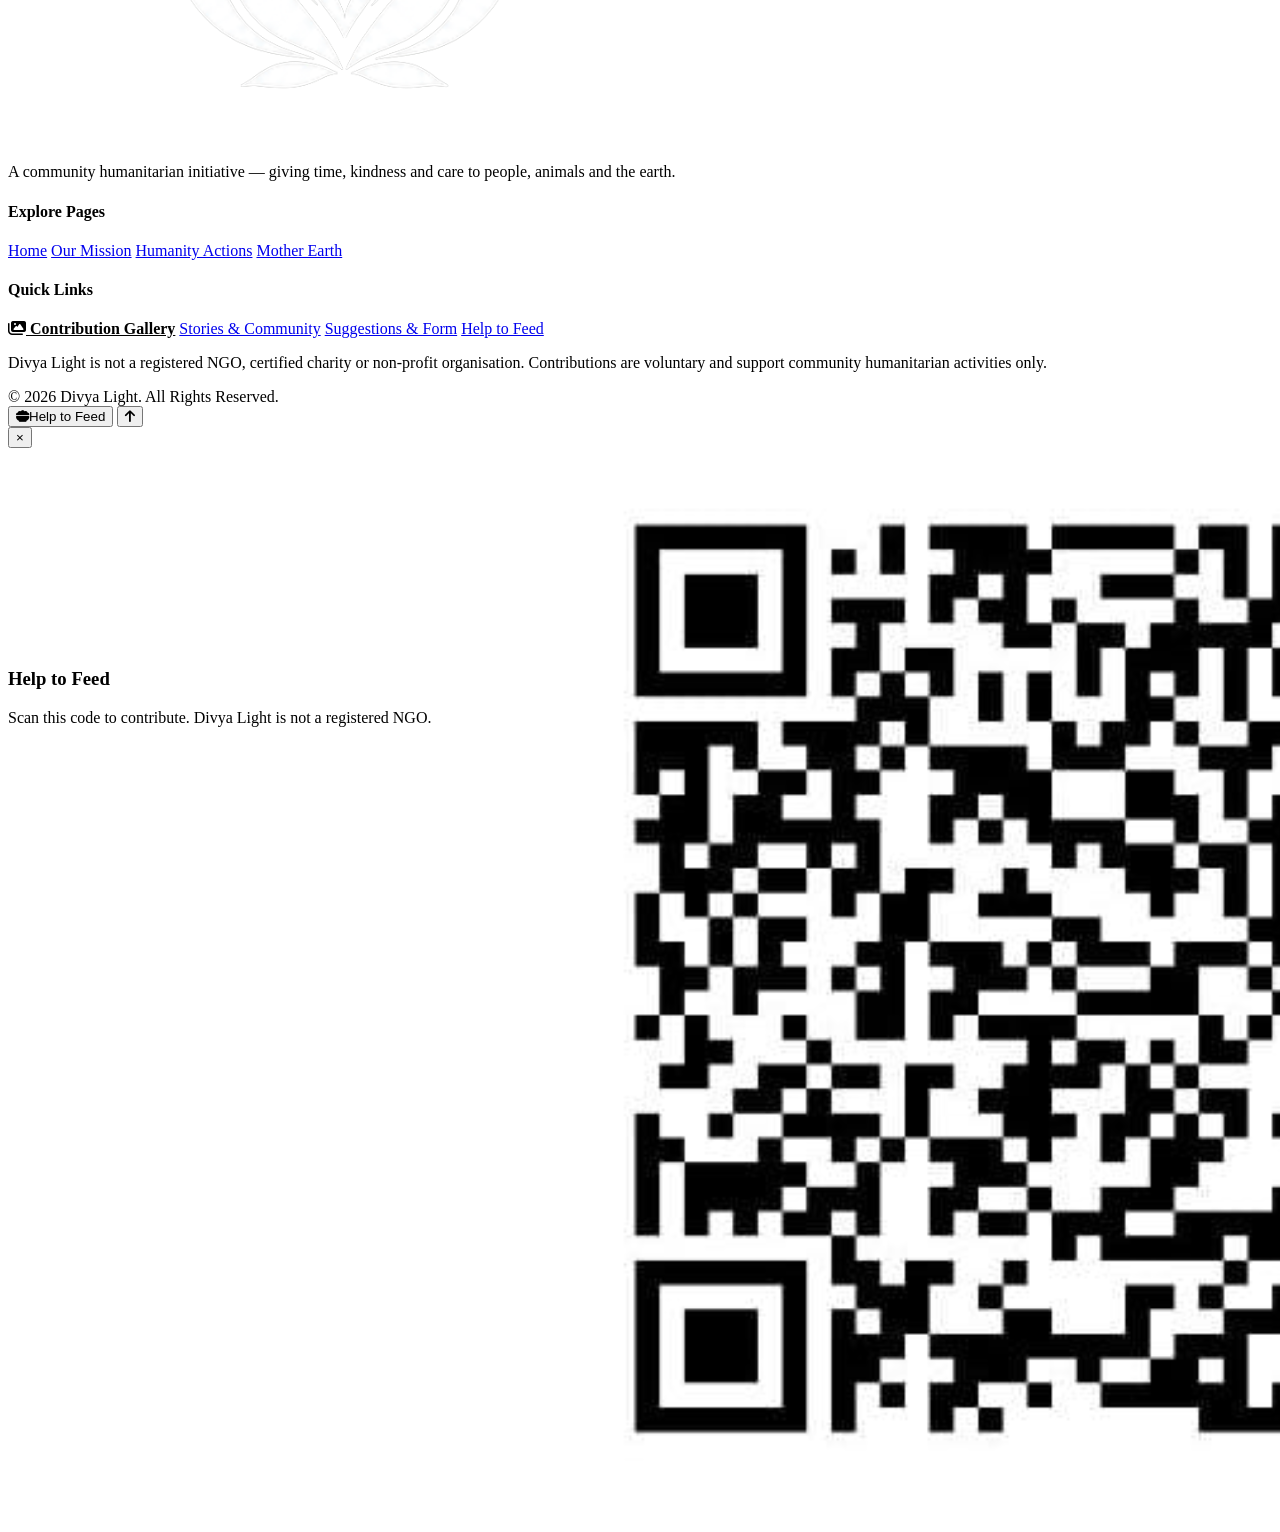
==== commit 72ad70db: "Update index.html" ====
--- a/index.html
+++ b/index.html
@@ -8,13 +8,13 @@
 <link rel="icon" type="image/png" href="fav.png">
 <link rel="preconnect" href="https://fonts.googleapis.com">
 <link rel="preconnect" href="https://fonts.gstatic.com" crossorigin>
-<link href="https://fonts.googleapis.com/css2?family=Plus+Jakarta+Sans:wght@400;500;600;700;800&family=Playfair+Display:ital,wght@0,500;0,600;0,700;1,400&display=swap" rel="stylesheet">
+<link href="https://fonts.googleapis.com/css2?family=Playfair+Display:wght@600;700;800&family=Plus+Jakarta+Sans:wght@400;500;600;700&display=swap" rel="stylesheet">
 <link rel="stylesheet" href="https://cdnjs.cloudflare.com/ajax/libs/font-awesome/6.4.0/css/all.min.css">
 <link rel="stylesheet" href="style.css">
 </head>
 <body>
 
-<!-- PREMIUM HEADER -->
+<!-- HEADER -->
 <header>
   <nav class="nav">
     <a href="index.html" class="logo"><img src="logod.png" alt="Divya Light Logo"></a>
@@ -28,23 +28,21 @@
       <a href="suggestions.html">Suggestions</a>
       <button class="help-btn" onclick="openModal()"><i class="fa-solid fa-bowl-food"></i> Help to Feed</button>
     </div>
-    <button class="hamburger" id="hamburger" aria-label="Open menu" aria-expanded="false">
-      <span></span><span></span><span></span>
-    </button>
+    <button class="hamburger" id="hamburger" aria-label="Open menu"><span></span><span></span><span></span></button>
   </nav>
   <div class="mobile-menu" id="mobileMenu">
     <a href="index.html">Home</a>
     <a href="mission.html">Our Mission</a>
     <a href="humanity.html">Humanity</a>
     <a href="earth.html">Mother Earth</a>
-    <a href="gallery.html" style="color:var(--gold);font-weight:700;">✨ Contribution Gallery</a>
+    <a href="gallery.html" style="color:var(--accent);font-weight:700;">✨ Contribution Gallery</a>
     <a href="stories.html">Stories</a>
     <a href="suggestions.html">Suggestions</a>
     <button class="help-btn" style="margin-top:14px;width:100%" onclick="openModal()"><i class="fa-solid fa-bowl-food"></i> Help to Feed</button>
   </div>
 </header>
 
-<!-- MARQUEE TICKER -->
+<!-- TICKER -->
 <div class="marquee">
   <div class="marquee-track">
     <span>Small acts. Big difference.</span>
@@ -58,21 +56,20 @@
   </div>
 </div>
 
-<!-- HERO SECTION -->
+<!-- HERO SLIDER -->
 <section class="hero" id="home">
   <div class="hero-slider" id="heroSlider">
-
     <div class="hero-slide hero-slide-1 active">
       <img src="img.png" alt="Banner 1" class="banner-img desktop-banner">
       <img src="mob.png" alt="Banner 1 Mobile" class="banner-img mobile-banner">
       <div class="wrap hero-content">
-        <span class="eyebrow"><i class="fa-solid fa-sparkles"></i> A Community Humanitarian Initiative</span>
+        <span class="eyebrow"><i class="fa-solid fa-heart"></i> Community Humanitarian Initiative</span>
         <h1>Be Someone's Light in the Dark.</h1>
         <p>Humanity isn't only about giving money. It's giving your time, attention, and kindness — a small act today can change someone's world.</p>
         <div class="hero-actions">
-          <button class="cta-glow" onclick="openModal()"><i class="fa-solid fa-hand-holding-heart"></i> Help to Feed</button>
+          <button class="cta-glow" onclick="openModal()"><i class="fa-solid fa-bowl-food"></i> Help to Feed</button>
           <a href="gallery.html" class="cta-glow-pulse">✨ Contribution Gallery</a>
-          <a href="humanity.html" class="cta-outline">Explore Initiatives</a>
+          <a href="mission.html" class="cta-outline">Our Mission</a>
         </div>
       </div>
     </div>
@@ -81,11 +78,11 @@
       <img src="img2.png" alt="Banner 2" class="banner-img desktop-banner">
       <img src="mob1.png" alt="Banner 2 Mobile" class="banner-img mobile-banner">
       <div class="wrap hero-content">
-        <span class="eyebrow"><i class="fa-solid fa-heart-pulse"></i> Humanity First</span>
+        <span class="eyebrow"><i class="fa-solid fa-hands-holding-child"></i> Humanity First</span>
         <h1>Kindness Needs No Wallet.</h1>
         <p>Listening, visiting, or helping someone carry their daily burden matters just as much as any financial donation.</p>
         <div class="hero-actions">
-          <a href="humanity.html" class="cta-glow" style="display:inline-block">Discover Humanity Actions</a>
+          <a href="humanity.html" class="cta-glow" style="display:inline-block">Explore Humanity Actions</a>
         </div>
       </div>
     </div>
@@ -109,51 +106,85 @@
       <div class="wrap hero-content">
         <span class="eyebrow"><i class="fa-solid fa-utensils"></i> Nourish Lives</span>
         <h1>One Meal Can Change a Day.</h1>
-        <p>A shared plate of food is the most direct act of care. Support our meal initiatives with transparency.</p>
+        <p>A shared plate of food is the most direct act of care. Support our meal initiatives with complete transparency.</p>
         <div class="hero-actions">
           <button class="cta-glow" onclick="openModal()"><i class="fa-solid fa-bowl-food"></i> Help to Feed Now</button>
         </div>
       </div>
     </div>
 
-    <button class="slider-arrow prev" onclick="changeSlide(-1)" aria-label="Previous banner"><i class="fa-solid fa-chevron-left"></i></button>
-    <button class="slider-arrow next" onclick="changeSlide(1)" aria-label="Next banner"><i class="fa-solid fa-chevron-right"></i></button>
+    <button class="slider-arrow prev" onclick="changeSlide(-1)"><i class="fa-solid fa-chevron-left"></i></button>
+    <button class="slider-arrow next" onclick="changeSlide(1)"><i class="fa-solid fa-chevron-right"></i></button>
     <div class="slider-dots" id="sliderDots">
-      <button class="active" onclick="goToSlide(0)" aria-label="Banner 1"></button>
-      <button onclick="goToSlide(1)" aria-label="Banner 2"></button>
-      <button onclick="goToSlide(2)" aria-label="Banner 3"></button>
-      <button onclick="goToSlide(3)" aria-label="Banner 4"></button>
-    </div>
-  </div>
-</section>
-
-<!-- HIGHLIGHT OVERVIEW CARDS -->
-<section style="background:var(--paper)">
+      <button class="active" onclick="goToSlide(0)"></button>
+      <button onclick="goToSlide(1)"></button>
+      <button onclick="goToSlide(2)"></button>
+      <button onclick="goToSlide(3)"></button>
+    </div>
+  </div>
+</section>
+
+<!-- HOME SECTION: MISSION -->
+<section style="background:var(--surface)">
+  <div class="wrap split">
+    <div class="fade-up">
+      <span class="eyebrow"><i class="fa-solid fa-compass"></i> Our Core Vision</span>
+      <h2>Kindness as a way of living, not an occasional act.</h2>
+      <p style="margin-top:18px">Divya Light began as a simple belief: that everyone has something to give, whether it's an hour of time, a warm meal, a kind word, or the will to clean up a small corner of the world.</p>
+      <div style="margin-top:28px"><a href="mission.html" class="cta-glow" style="padding:14px 28px;font-size:0.9rem;">Read Full Mission &rarr;</a></div>
+    </div>
+    <div class="fade-up"><img src="img5.png" alt="Mission" class="mission-img"></div>
+  </div>
+</section>
+
+<!-- HOME SECTION: HUMANITY HIGHLIGHTS -->
+<section>
   <div class="wrap">
-    <div class="section-head text-center mx-auto" style="text-align:center;margin-left:auto;margin-right:auto">
-      <span class="eyebrow">Our Core Pillars</span>
-      <h2>How We Make a Difference Together</h2>
-      <p style="margin-top:12px">Explore our specialized detailed sections dedicated to humanitarian values.</p>
-    </div>
-    <div class="grid" style="margin-top:40px">
-      <a href="mission.html" class="card fade-up" style="display:block">
-        <div class="icon"><i class="fa-solid fa-bullseye"></i></div>
-        <h3>Our Mission</h3>
-        <p>Kindness as a daily way of living. Learn about our founding vision and grassroot values.</p>
-        <span class="card-more">Read full mission &rarr;</span>
-      </a>
-      <a href="humanity.html" class="card fade-up" style="display:block">
-        <div class="icon"><i class="fa-solid fa-hands-holding-child"></i></div>
-        <h3>Humanity Initiatives</h3>
-        <p>6 practical ways to help people, support elders, and care for stray animals without cost.</p>
-        <span class="card-more">Explore humanity guides &rarr;</span>
-      </a>
-      <a href="earth.html" class="card fade-up" style="display:block">
-        <div class="icon"><i class="fa-solid fa-earth-americas"></i></div>
-        <h3>Mother Earth</h3>
-        <p>Actionable steps for waste reduction, tree planting, and cleaning public spaces.</p>
-        <span class="card-more">View earth actions &rarr;</span>
-      </a>
+    <div class="section-head">
+      <span class="eyebrow"><i class="fa-solid fa-hands-holding-child"></i> Humanity Actions</span>
+      <h2>Countless ways to help — money is only one.</h2>
+    </div>
+    <div class="grid">
+      <div class="card fade-up">
+        <div class="icon"><i class="fa-solid fa-user-clock"></i></div>
+        <h3>Spend time with someone lonely</h3>
+        <p>A visit, phone call, or sitting with someone can lift their whole week.</p>
+        <a href="humanity.html" class="card-more">Learn more &rarr;</a>
+      </div>
+      <div class="card fade-up">
+        <div class="icon"><i class="fa-solid fa-ear-listen"></i></div>
+        <h3>Listen, without rushing to fix</h3>
+        <p>Sometimes the most helpful thing is to truly hear someone out without judgment.</p>
+        <a href="humanity.html" class="card-more">Learn more &rarr;</a>
+      </div>
+      <div class="card fade-up">
+        <div class="icon"><i class="fa-solid fa-people-carry-box"></i></div>
+        <h3>Support workers in difficulty</h3>
+        <p>Fair wages, water on hot days, and basic respect for daily wage workers.</p>
+        <a href="humanity.html" class="card-more">Learn more &rarr;</a>
+      </div>
+    </div>
+    <div style="text-align:center;margin-top:40px;"><a href="humanity.html" class="cta-glow-pulse" style="color:var(--primary);border-color:var(--primary);">View All 6 Humanity Guides &rarr;</a></div>
+  </div>
+</section>
+
+<!-- CONTRIBUTION SECTION -->
+<section class="alt-bg">
+  <div class="wrap">
+    <div class="section-head">
+      <span class="eyebrow"><i class="fa-solid fa-award"></i> Contributions</span>
+      <h2>If you'd like to contribute financially, here's how.</h2>
+    </div>
+    <div class="contrib-box">
+      <div class="qr-frame"><img src="QRjio.png" alt="QR Code"></div>
+      <div>
+        <h3 style="font-size:1.4rem;margin-bottom:12px">Scan to contribute directly</h3>
+        <p>Every contribution goes directly toward humanitarian activities — sharing meals, supporting people in difficulty, and small community initiatives.</p>
+        <div style="margin-top:24px;display:flex;gap:16px;flex-wrap:wrap;">
+          <button class="cta-glow" onclick="openModal()"><i class="fa-solid fa-bowl-food"></i> Help to Feed</button>
+          <a href="gallery.html" class="cta-glow-pulse" style="color:var(--text-main);border-color:var(--accent);">✨ View Contribution Gallery</a>
+        </div>
+      </div>
     </div>
   </div>
 </section>
@@ -163,7 +194,7 @@
   <div class="wrap">
     <div class="foot-grid">
       <div>
-        <div class="logo"><img src="logod1.png" alt="Divya Light Logo"></div>
+        <div class="logo"><img src="logod1.png" alt="Logo"></div>
         <p>A community humanitarian initiative — giving time, kindness and care to people, animals and the earth.</p>
       </div>
       <div class="flinks">
@@ -175,38 +206,28 @@
       </div>
       <div class="flinks">
         <h4>Quick Links</h4>
-        <a href="gallery.html" style="color:var(--gold);font-weight:600;"><i class="fa-solid fa-images"></i> Contribution Gallery</a>
+        <a href="gallery.html" style="color:var(--accent);font-weight:600;"><i class="fa-solid fa-images"></i> Contribution Gallery</a>
         <a href="stories.html">Stories & Community</a>
         <a href="suggestions.html">Suggestions & Form</a>
         <a href="#" onclick="openModal();return false;">Help to Feed</a>
       </div>
     </div>
-    <p class="foot-disclaimer">Divya Light is not a registered NGO, certified charity or non-profit organisation. Contributions are voluntary and support community humanitarian activities only; no tax benefit or 80G deduction is offered.</p>
+    <p class="foot-disclaimer">Divya Light is not a registered NGO, certified charity or non-profit organisation. Contributions are voluntary and support community humanitarian activities only.</p>
     <div class="foot-bottom"><span>© 2026 Divya Light. All Rights Reserved.</span></div>
   </div>
 </footer>
 
-<!-- FLOATING HELP & SCROLL TOP -->
-<button class="floating-help" onclick="openModal()" aria-label="Help to Feed">
-  <i class="fa-solid fa-bowl-food"></i>
-  <span class="label">Help to Feed</span>
-</button>
-<button class="scroll-top" id="scrollTop" aria-label="Scroll to top">
-  <i class="fa-solid fa-arrow-up"></i>
-</button>
-
-<!-- MODAL -->
+<button class="floating-help" onclick="openModal()"><i class="fa-solid fa-bowl-food"></i><span class="label">Help to Feed</span></button>
+<button class="scroll-top" id="scrollTop"><i class="fa-solid fa-arrow-up"></i></button>
+
 <div class="modal-overlay" id="modalOverlay">
   <div class="modal">
-    <button class="modal-close" onclick="closeModal()" aria-label="Close">&times;</button>
-    <div class="qr-frame">
-      <img src="QRjio.png" alt="Help to Feed QR Code">
-    </div>
+    <button class="modal-close" onclick="closeModal()">&times;</button>
+    <div class="qr-frame" style="width:200px;height:200px;margin:0 auto 20px;"><img src="QRjio.png" alt="QR"></div>
     <h3>Help to Feed</h3>
-    <p>Scan this code to contribute. Divya Light is not a registered NGO — check Contributions section for details.</p>
+    <p>Scan this code to contribute. Divya Light is not a registered NGO.</p>
   </div>
 </div>
-
 <script src="script.js"></script>
 </body>
 </html>
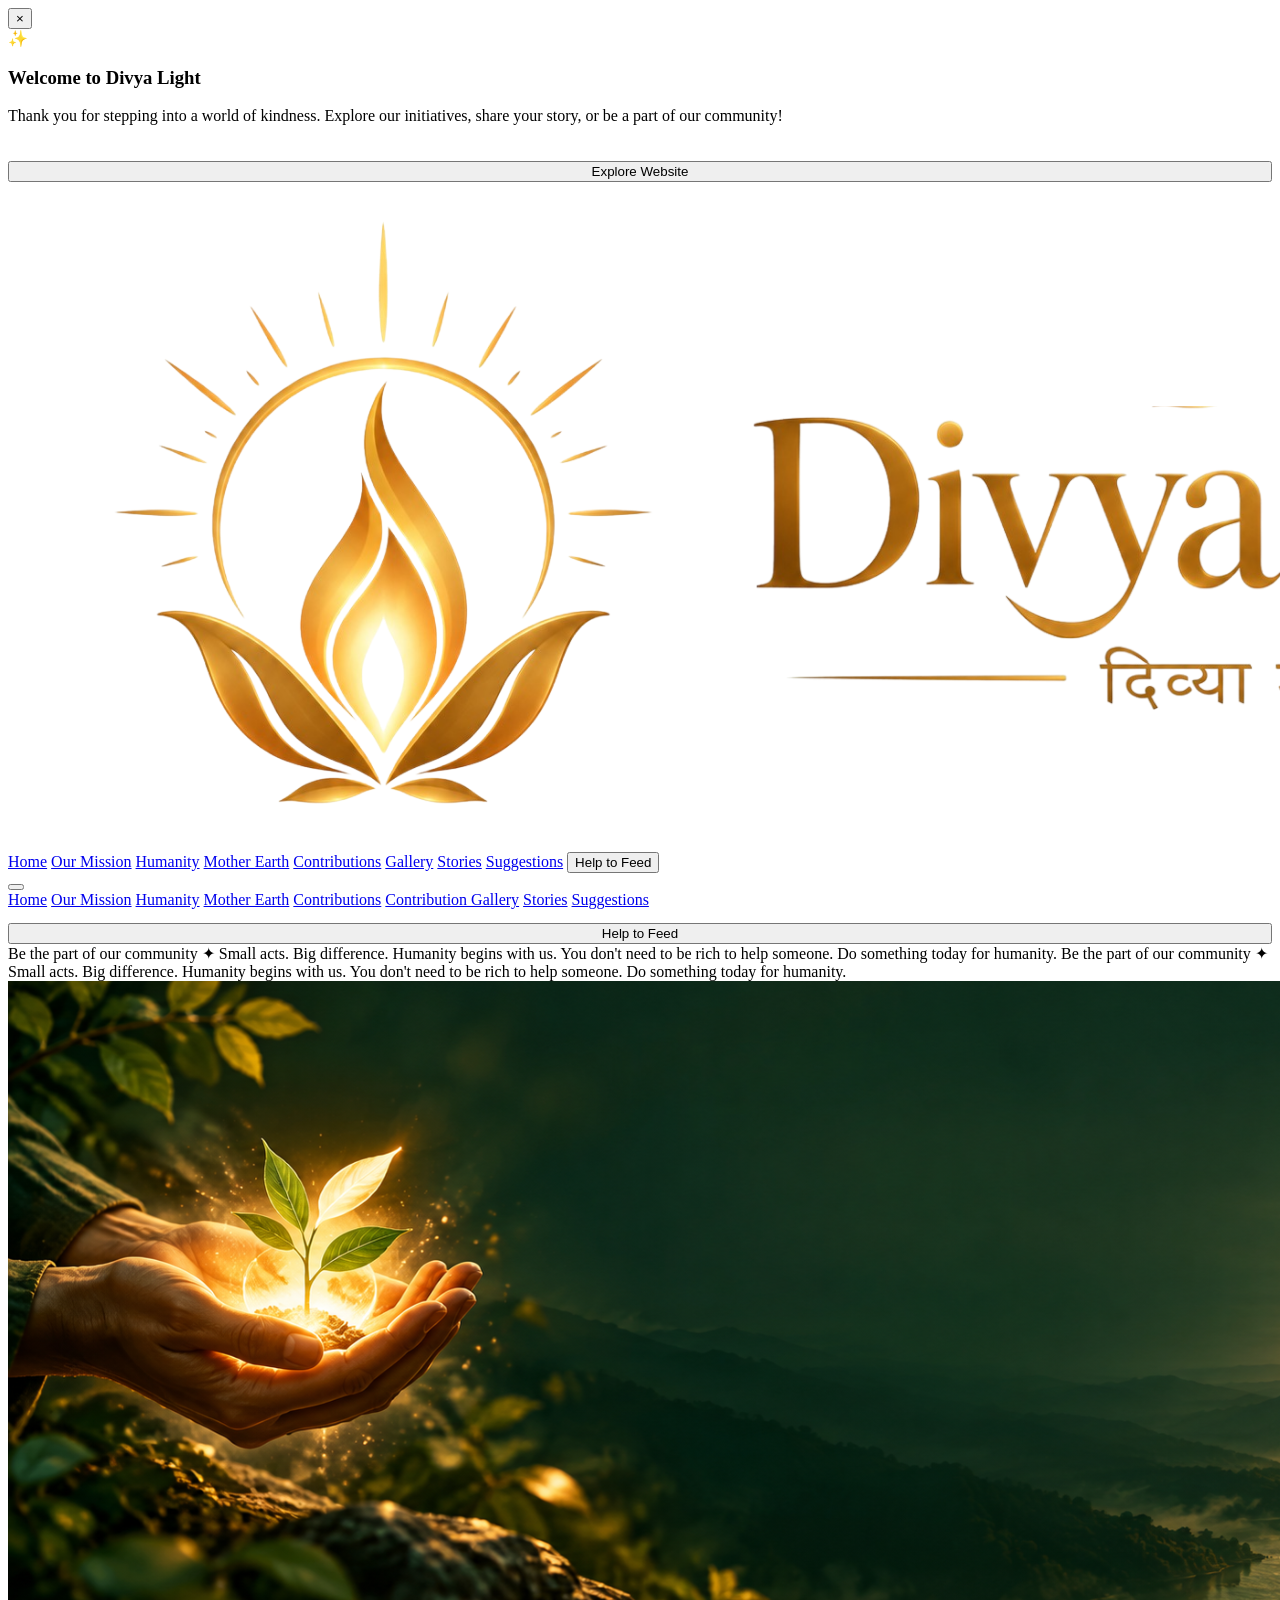
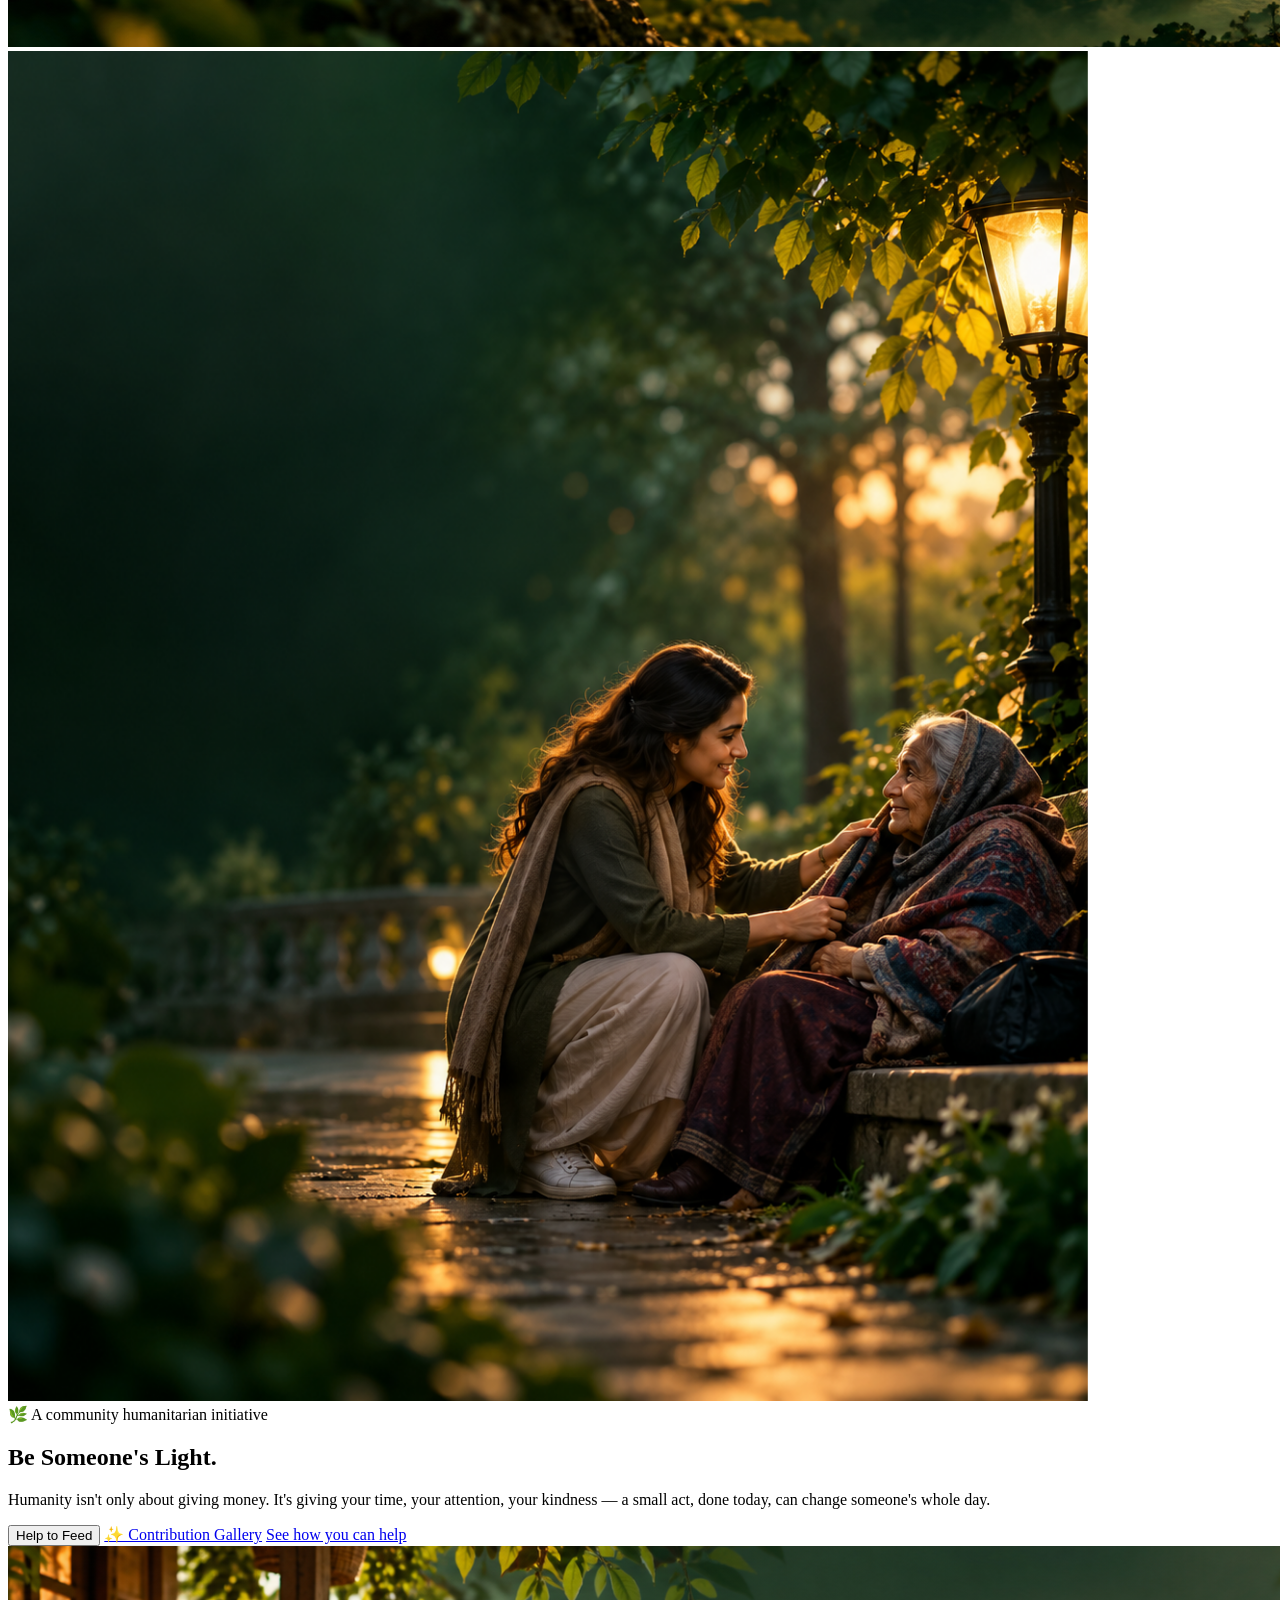
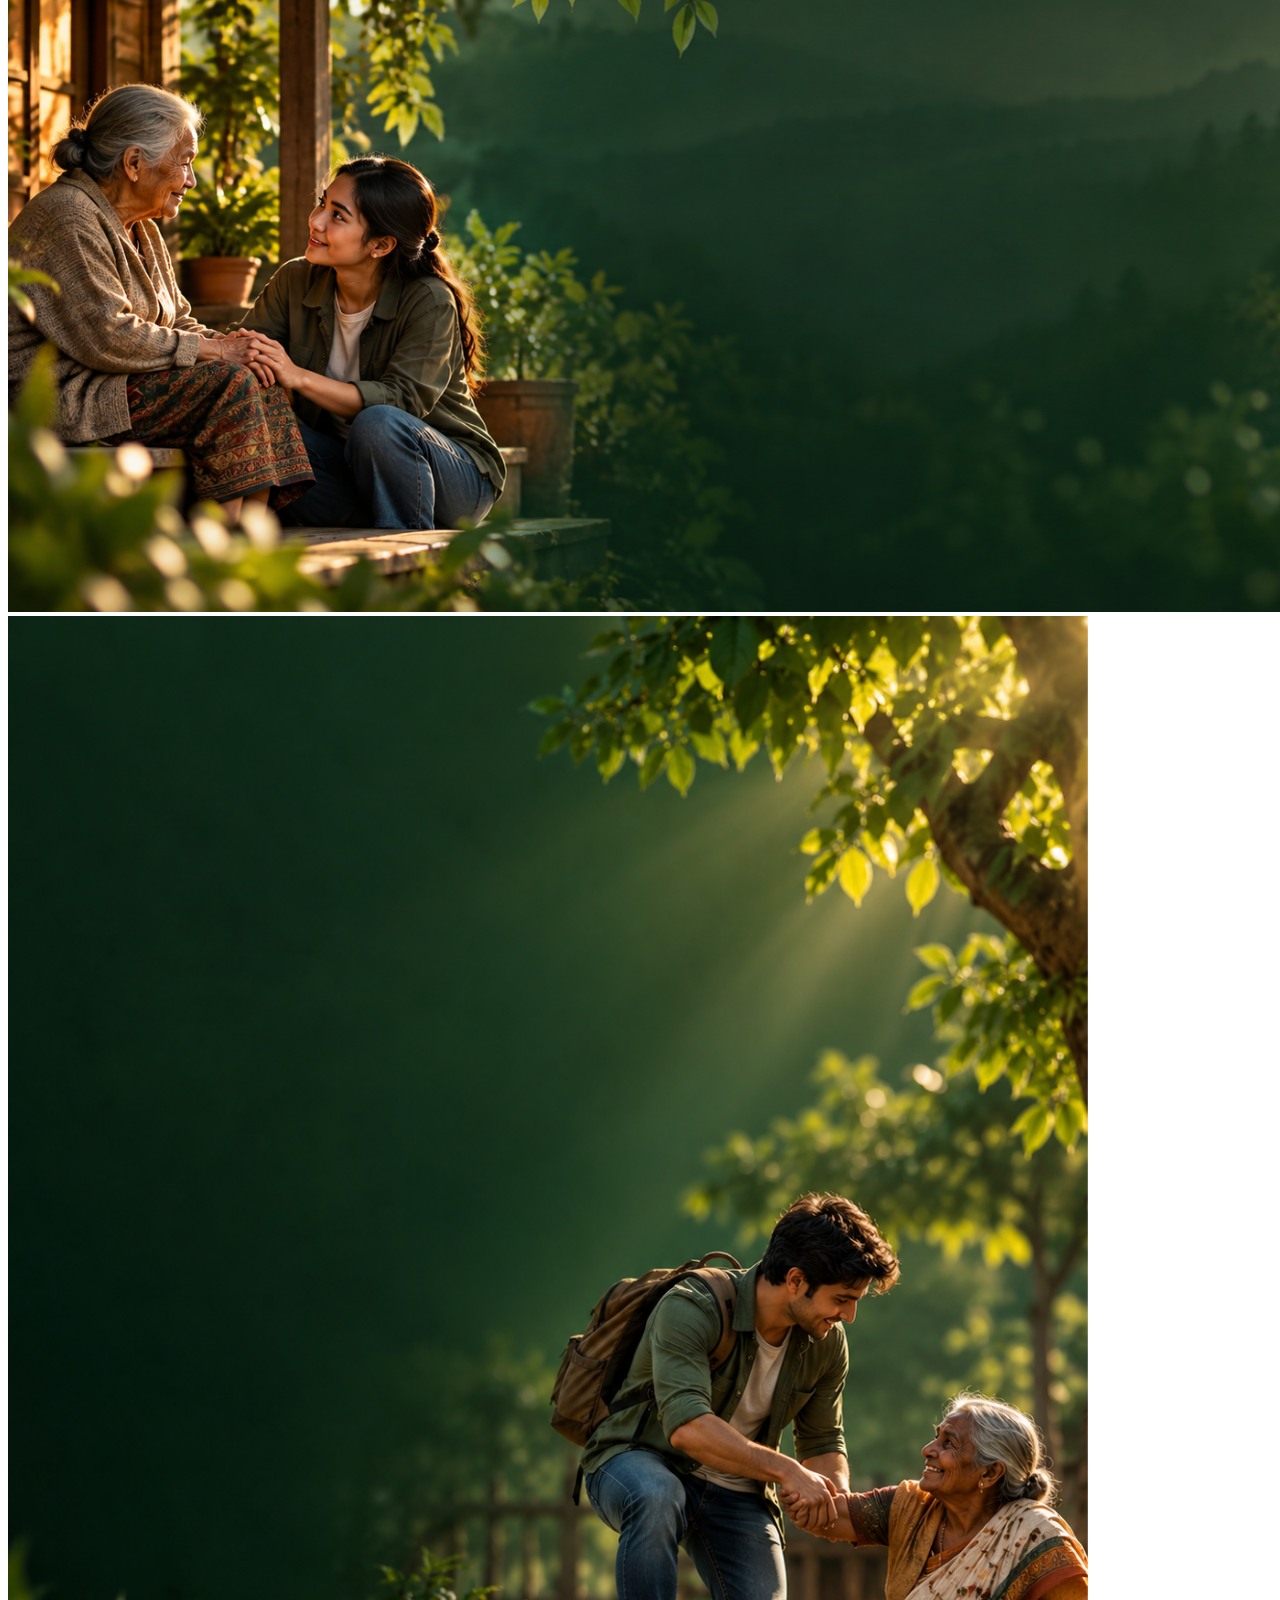
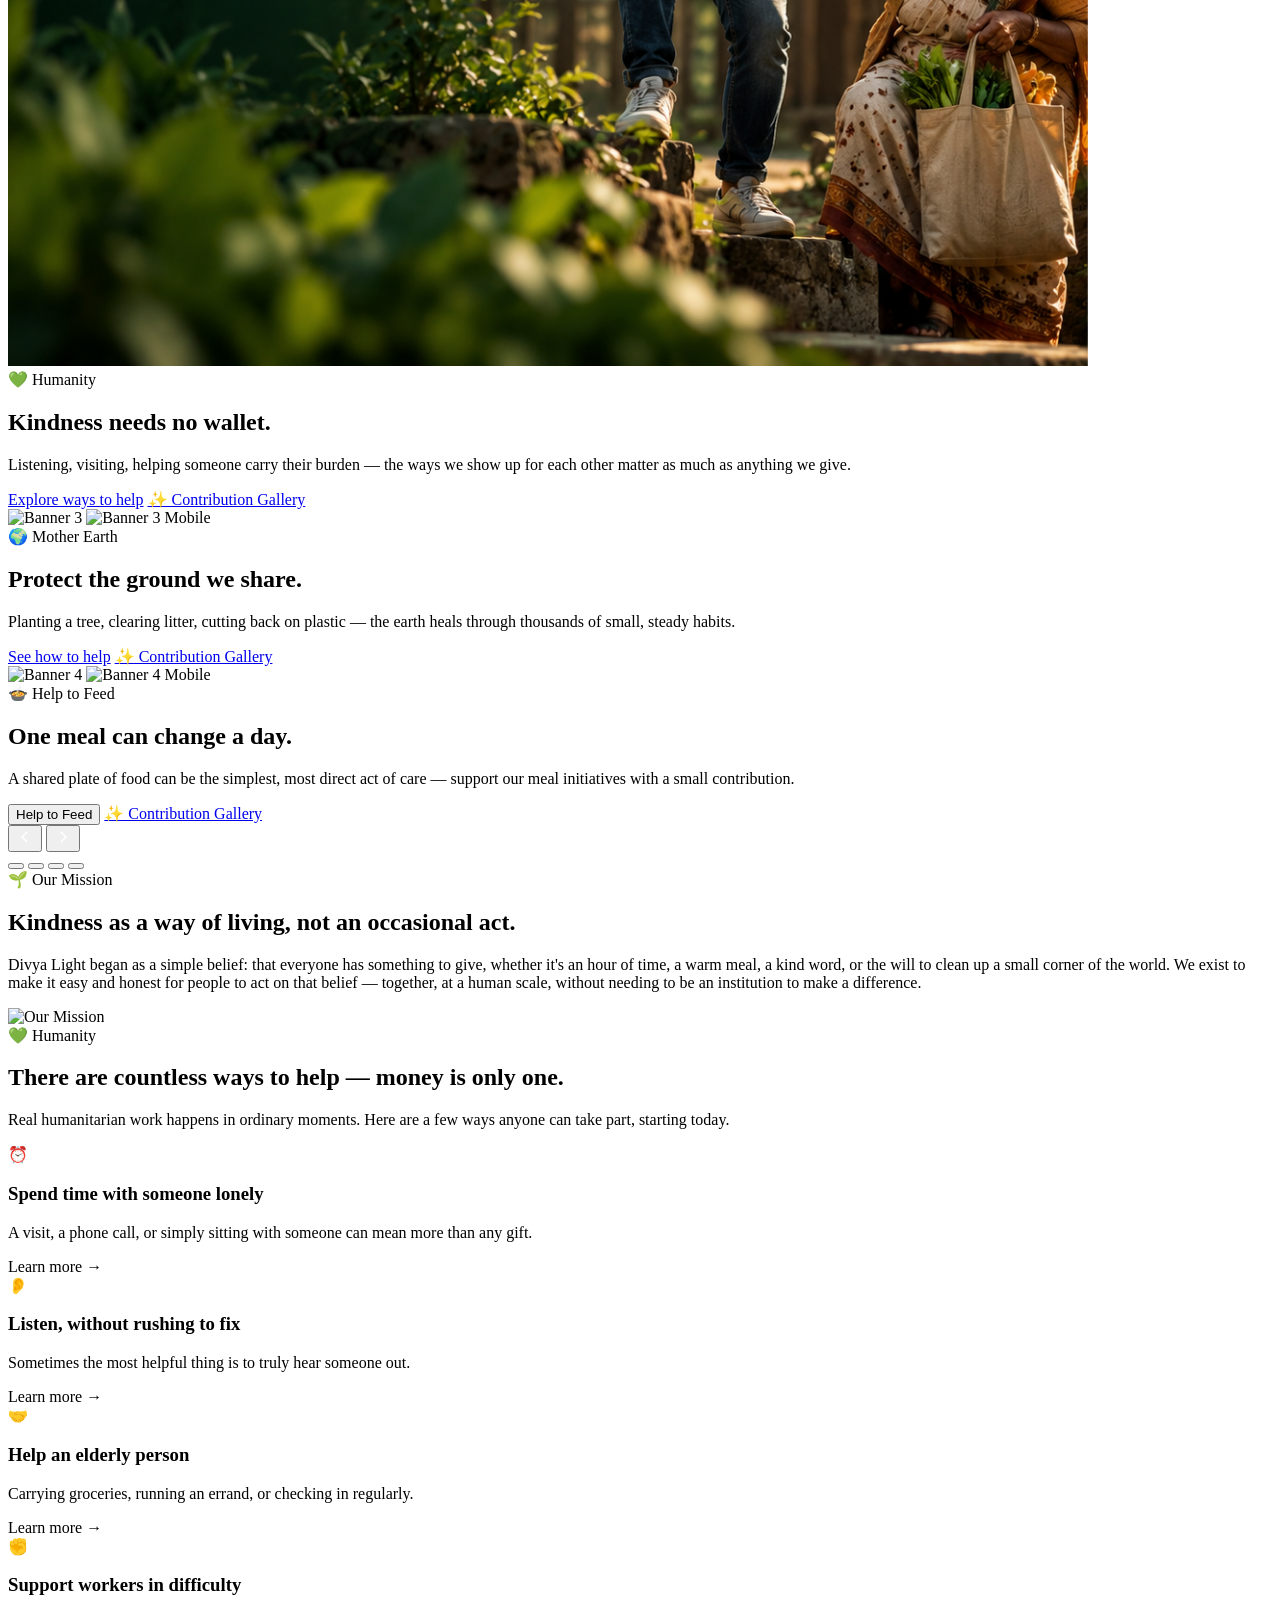
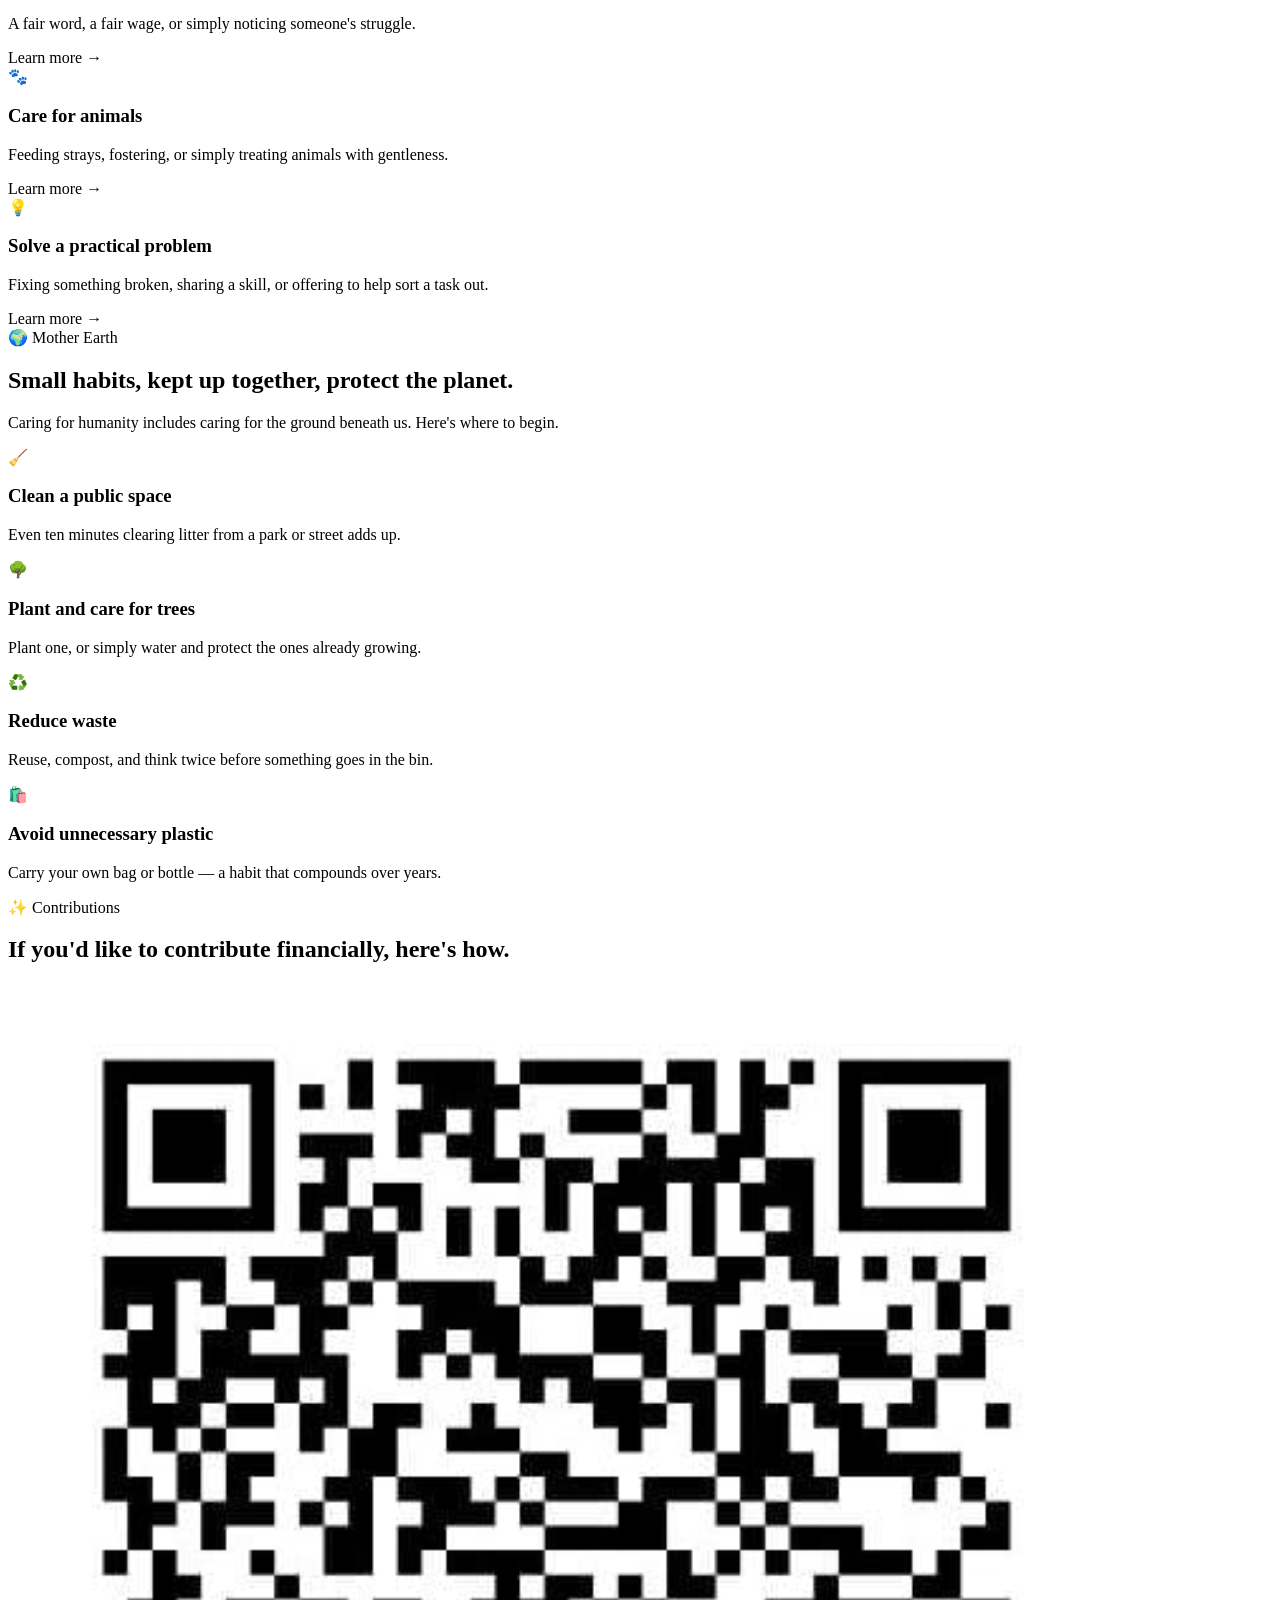
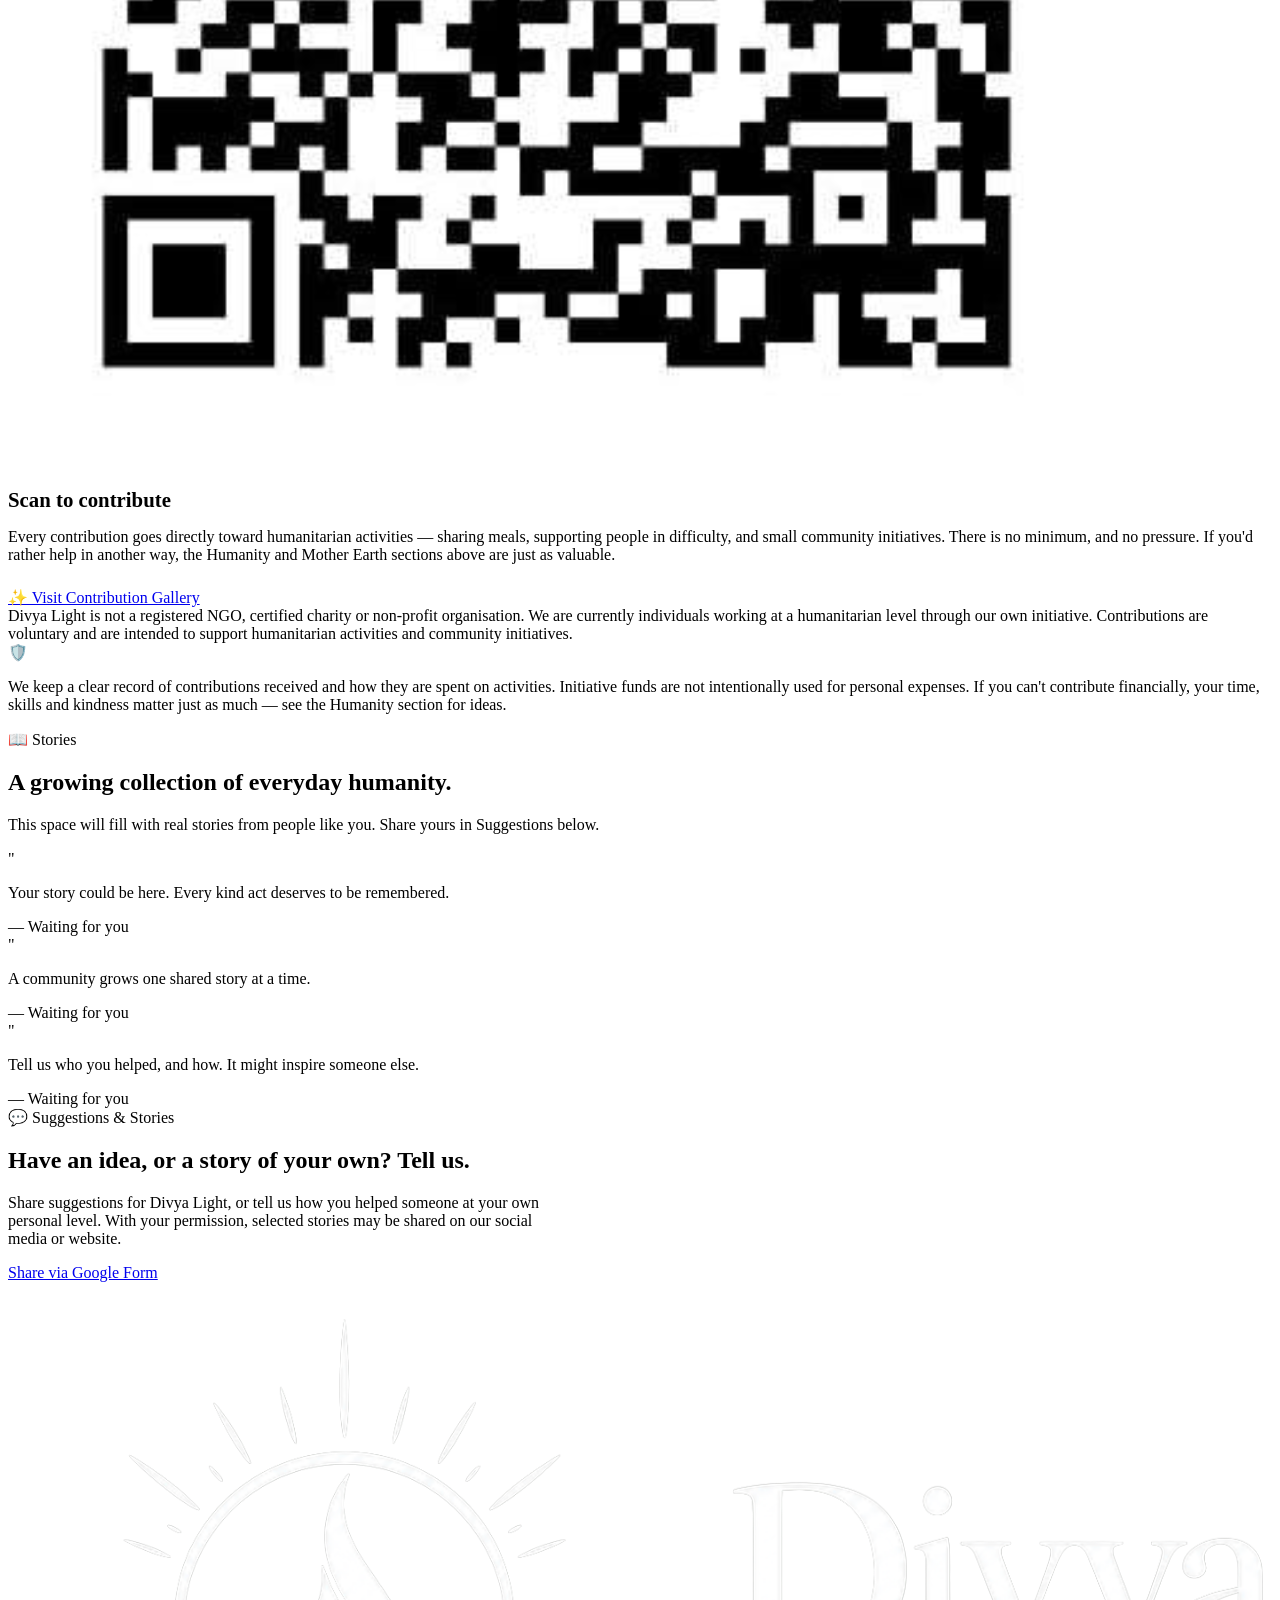
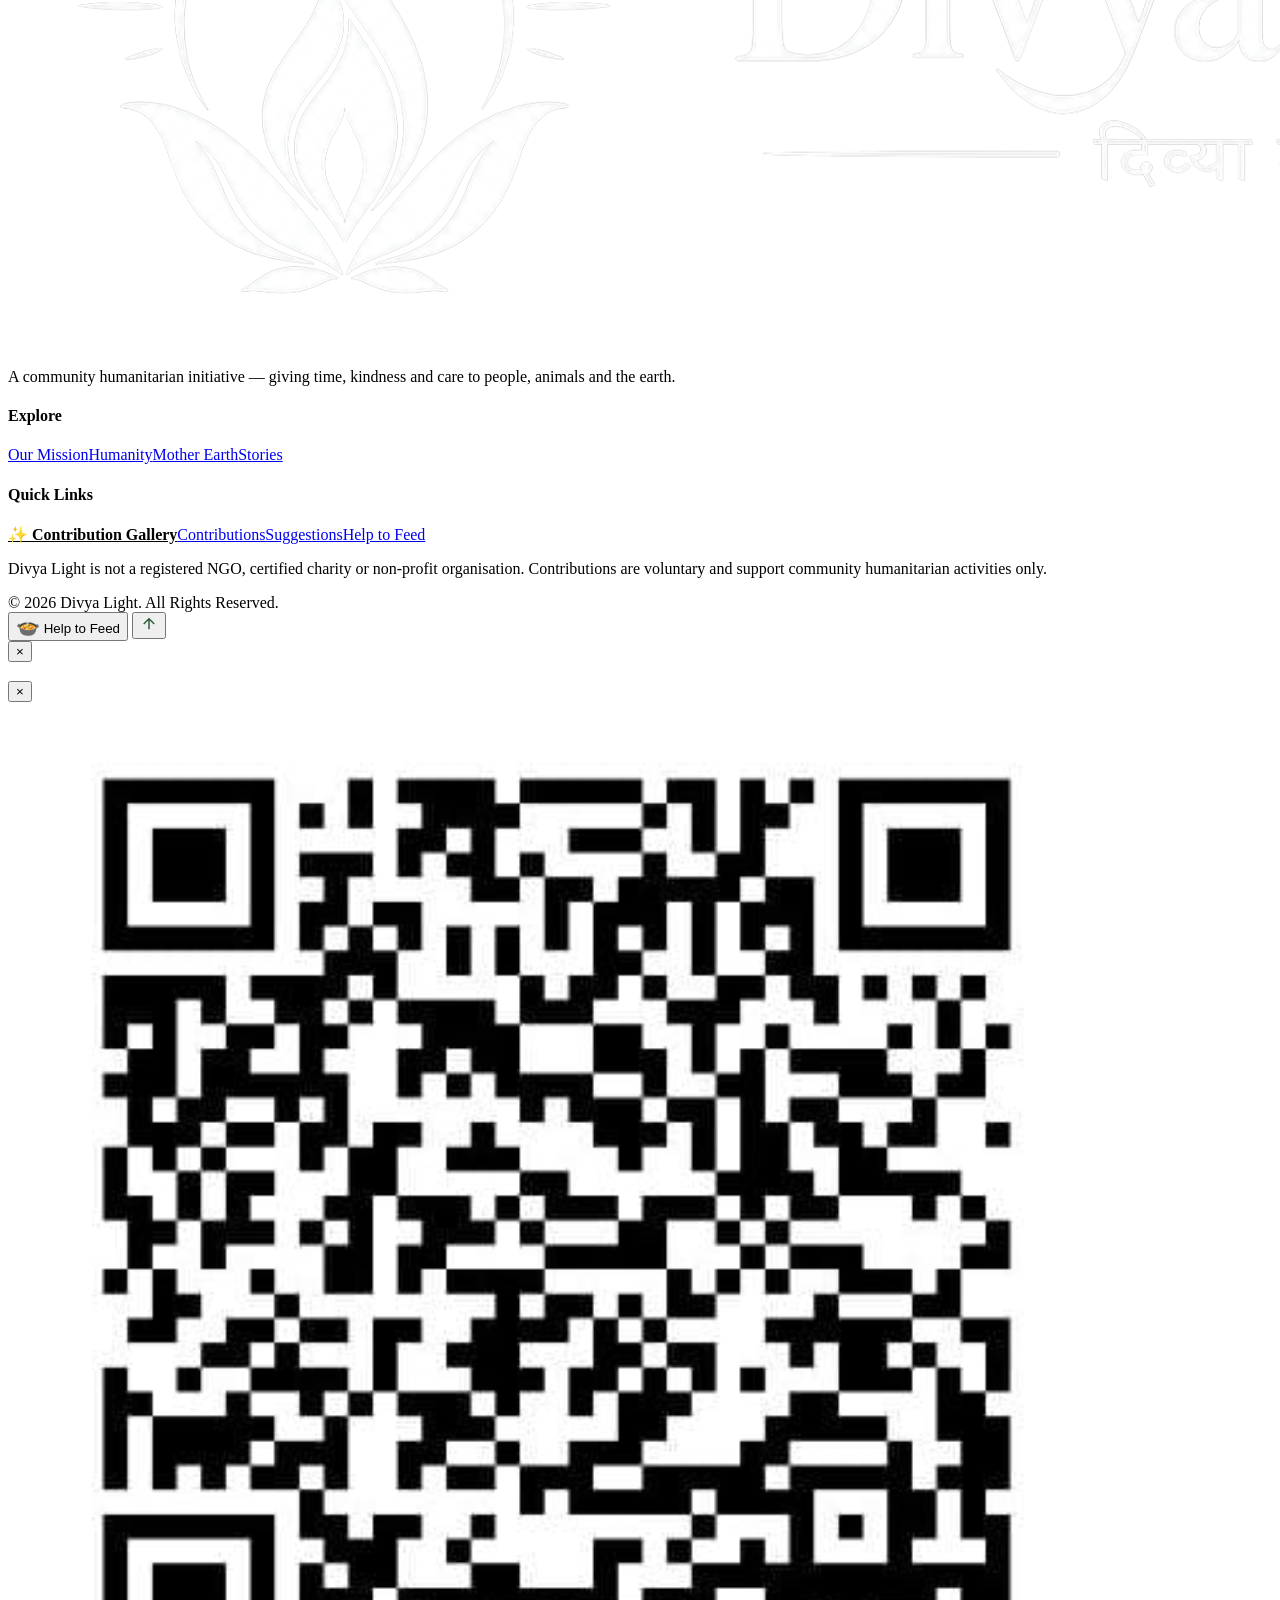
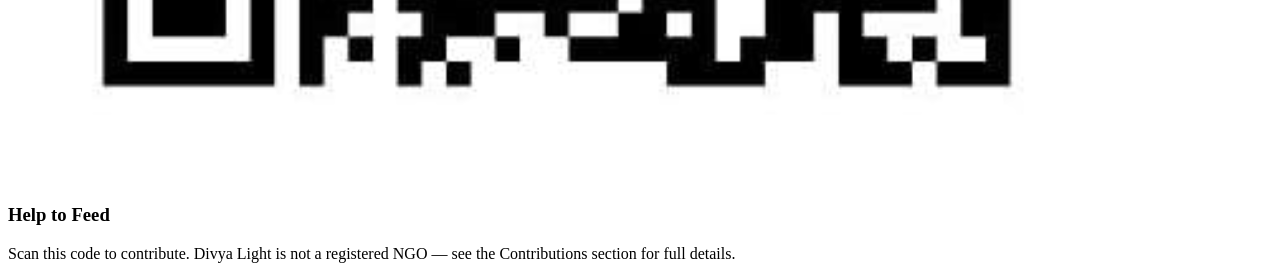
==== commit 61e9d0bd: "Update index.html" ====
--- a/index.html
+++ b/index.html
@@ -8,68 +8,80 @@
 <link rel="icon" type="image/png" href="fav.png">
 <link rel="preconnect" href="https://fonts.googleapis.com">
 <link rel="preconnect" href="https://fonts.gstatic.com" crossorigin>
-<link href="https://fonts.googleapis.com/css2?family=Playfair+Display:wght@600;700;800&family=Plus+Jakarta+Sans:wght@400;500;600;700&display=swap" rel="stylesheet">
-<link rel="stylesheet" href="https://cdnjs.cloudflare.com/ajax/libs/font-awesome/6.4.0/css/all.min.css">
+<link href="https://fonts.googleapis.com/css2?family=Fraunces:opsz,wght@9..144,400;9..144,500;9..144,600&family=Manrope:wght@400;500;600;700&display=swap" rel="stylesheet">
 <link rel="stylesheet" href="style.css">
 </head>
 <body>
 
-<!-- HEADER -->
+<!-- WELCOME POPUP MODAL -->
+<div class="modal-overlay open" id="welcomeModalOverlay">
+  <div class="modal welcome-modal">
+    <button class="modal-close" onclick="closeWelcomeModal()" aria-label="Close">&times;</button>
+    <div class="welcome-icon">✨</div>
+    <h3>Welcome to Divya Light</h3>
+    <p>Thank you for stepping into a world of kindness. Explore our initiatives, share your story, or be a part of our community!</p>
+    <button class="cta-glow" style="margin-top:20px; width:100%;" onclick="closeWelcomeModal()">Explore Website</button>
+  </div>
+</div>
+
 <header>
   <nav class="nav">
-    <a href="index.html" class="logo"><img src="logod.png" alt="Divya Light Logo"></a>
+    <a href="#home" class="logo"><img src="logod.png" alt="Divya Light Logo"></a>
     <div class="nav-links">
-      <a href="index.html" class="active">Home</a>
-      <a href="mission.html">Our Mission</a>
-      <a href="humanity.html">Humanity</a>
-      <a href="earth.html">Mother Earth</a>
-      <a href="gallery.html" class="nav-highlight">Contribution Gallery <span class="pulse-dot"></span></a>
-      <a href="stories.html">Stories</a>
-      <a href="suggestions.html">Suggestions</a>
-      <button class="help-btn" onclick="openModal()"><i class="fa-solid fa-bowl-food"></i> Help to Feed</button>
-    </div>
-    <button class="hamburger" id="hamburger" aria-label="Open menu"><span></span><span></span><span></span></button>
+      <a href="#home">Home</a>
+      <a href="#mission">Our Mission</a>
+      <a href="#humanity">Humanity</a>
+      <a href="#earth">Mother Earth</a>
+      <a href="#contribute">Contributions</a>
+      <a href="contribution-gallery.html" class="gallery-nav-link">Gallery</a>
+      <a href="#stories">Stories</a>
+      <a href="#suggestions">Suggestions</a>
+      <button class="help-btn" onclick="openModal()">Help to Feed</button>
+    </div>
+    <button class="hamburger" id="hamburger" aria-label="Open menu" aria-expanded="false">
+      <span></span><span></span><span></span>
+    </button>
   </nav>
   <div class="mobile-menu" id="mobileMenu">
-    <a href="index.html">Home</a>
-    <a href="mission.html">Our Mission</a>
-    <a href="humanity.html">Humanity</a>
-    <a href="earth.html">Mother Earth</a>
-    <a href="gallery.html" style="color:var(--accent);font-weight:700;">✨ Contribution Gallery</a>
-    <a href="stories.html">Stories</a>
-    <a href="suggestions.html">Suggestions</a>
-    <button class="help-btn" style="margin-top:14px;width:100%" onclick="openModal()"><i class="fa-solid fa-bowl-food"></i> Help to Feed</button>
+    <a href="#home">Home</a>
+    <a href="#mission">Our Mission</a>
+    <a href="#humanity">Humanity</a>
+    <a href="#earth">Mother Earth</a>
+    <a href="#contribute">Contributions</a>
+    <a href="contribution-gallery.html">Contribution Gallery</a>
+    <a href="#stories">Stories</a>
+    <a href="#suggestions">Suggestions</a>
+    <button class="help-btn" style="margin-top:14px;width:100%" onclick="openModal()">Help to Feed</button>
   </div>
 </header>
 
-<!-- TICKER -->
 <div class="marquee">
   <div class="marquee-track">
-    <span>Small acts. Big difference.</span>
+    <span>Be the part of our community ✦ Small acts. Big difference.</span>
     <span>Humanity begins with us.</span>
     <span>You don't need to be rich to help someone.</span>
     <span>Do something today for humanity.</span>
-    <span>Small acts. Big difference.</span>
+    <span>Be the part of our community ✦ Small acts. Big difference.</span>
     <span>Humanity begins with us.</span>
     <span>You don't need to be rich to help someone.</span>
     <span>Do something today for humanity.</span>
   </div>
 </div>
 
-<!-- HERO SLIDER -->
 <section class="hero" id="home">
   <div class="hero-slider" id="heroSlider">
+
     <div class="hero-slide hero-slide-1 active">
       <img src="img.png" alt="Banner 1" class="banner-img desktop-banner">
       <img src="mob.png" alt="Banner 1 Mobile" class="banner-img mobile-banner">
       <div class="wrap hero-content">
-        <span class="eyebrow"><i class="fa-solid fa-heart"></i> Community Humanitarian Initiative</span>
-        <h1>Be Someone's Light in the Dark.</h1>
-        <p>Humanity isn't only about giving money. It's giving your time, attention, and kindness — a small act today can change someone's world.</p>
-        <div class="hero-actions">
-          <button class="cta-glow" onclick="openModal()"><i class="fa-solid fa-bowl-food"></i> Help to Feed</button>
-          <a href="gallery.html" class="cta-glow-pulse">✨ Contribution Gallery</a>
-          <a href="mission.html" class="cta-outline">Our Mission</a>
+        <span class="eyebrow animated-badge">🌿 A community humanitarian initiative</span>
+        <h1>Be Someone's Light.</h1>
+        <p>Humanity isn't only about giving money. It's giving your time, your attention, your kindness — a small act, done today, can change someone's whole day.</p>
+        <div class="hero-actions">
+          <button class="cta-glow" onclick="openModal()">Help to Feed</button>
+          <a href="contribution-gallery.html" class="cta-glowing-btn">✨ Contribution Gallery</a>
+          <a href="#humanity" class="cta-outline">See how you can help</a>
         </div>
       </div>
     </div>
@@ -78,11 +90,12 @@
       <img src="img2.png" alt="Banner 2" class="banner-img desktop-banner">
       <img src="mob1.png" alt="Banner 2 Mobile" class="banner-img mobile-banner">
       <div class="wrap hero-content">
-        <span class="eyebrow"><i class="fa-solid fa-hands-holding-child"></i> Humanity First</span>
-        <h1>Kindness Needs No Wallet.</h1>
-        <p>Listening, visiting, or helping someone carry their daily burden matters just as much as any financial donation.</p>
-        <div class="hero-actions">
-          <a href="humanity.html" class="cta-glow" style="display:inline-block">Explore Humanity Actions</a>
+        <span class="eyebrow animated-badge">💚 Humanity</span>
+        <h1>Kindness needs no wallet.</h1>
+        <p>Listening, visiting, helping someone carry their burden — the ways we show up for each other matter as much as anything we give.</p>
+        <div class="hero-actions">
+          <a href="#humanity" class="cta-glow" style="display:inline-block">Explore ways to help</a>
+          <a href="contribution-gallery.html" class="cta-glowing-btn">✨ Contribution Gallery</a>
         </div>
       </div>
     </div>
@@ -91,11 +104,12 @@
       <img src="img3.png" alt="Banner 3" class="banner-img desktop-banner">
       <img src="mob2.png" alt="Banner 3 Mobile" class="banner-img mobile-banner">
       <div class="wrap hero-content">
-        <span class="eyebrow"><i class="fa-solid fa-leaf"></i> Mother Earth</span>
-        <h1>Protect the Ground We Share.</h1>
-        <p>Planting trees, cleaning public spaces, and cutting back on plastic heals our ecosystem through steady daily habits.</p>
-        <div class="hero-actions">
-          <a href="earth.html" class="cta-glow" style="display:inline-block">Eco Protection Actions</a>
+        <span class="eyebrow animated-badge">🌍 Mother Earth</span>
+        <h1>Protect the ground we share.</h1>
+        <p>Planting a tree, clearing litter, cutting back on plastic — the earth heals through thousands of small, steady habits.</p>
+        <div class="hero-actions">
+          <a href="#earth" class="cta-glow" style="display:inline-block">See how to help</a>
+          <a href="contribution-gallery.html" class="cta-glowing-btn">✨ Contribution Gallery</a>
         </div>
       </div>
     </div>
@@ -104,130 +118,177 @@
       <img src="img4.png" alt="Banner 4" class="banner-img desktop-banner">
       <img src="mob3.png" alt="Banner 4 Mobile" class="banner-img mobile-banner">
       <div class="wrap hero-content">
-        <span class="eyebrow"><i class="fa-solid fa-utensils"></i> Nourish Lives</span>
-        <h1>One Meal Can Change a Day.</h1>
-        <p>A shared plate of food is the most direct act of care. Support our meal initiatives with complete transparency.</p>
-        <div class="hero-actions">
-          <button class="cta-glow" onclick="openModal()"><i class="fa-solid fa-bowl-food"></i> Help to Feed Now</button>
-        </div>
-      </div>
-    </div>
-
-    <button class="slider-arrow prev" onclick="changeSlide(-1)"><i class="fa-solid fa-chevron-left"></i></button>
-    <button class="slider-arrow next" onclick="changeSlide(1)"><i class="fa-solid fa-chevron-right"></i></button>
+        <span class="eyebrow animated-badge">🍲 Help to Feed</span>
+        <h1>One meal can change a day.</h1>
+        <p>A shared plate of food can be the simplest, most direct act of care — support our meal initiatives with a small contribution.</p>
+        <div class="hero-actions">
+          <button class="cta-glow" onclick="openModal()">Help to Feed</button>
+          <a href="contribution-gallery.html" class="cta-glowing-btn">✨ Contribution Gallery</a>
+        </div>
+      </div>
+    </div>
+
+    <button class="slider-arrow prev" onclick="changeSlide(-1)" aria-label="Previous banner">
+      <svg width="18" height="18" viewBox="0 0 24 24" fill="none" stroke="#fff" stroke-width="2"><path d="M15 19l-7-7 7-7"/></svg>
+    </button>
+    <button class="slider-arrow next" onclick="changeSlide(1)" aria-label="Next banner">
+      <svg width="18" height="18" viewBox="0 0 24 24" fill="none" stroke="#fff" stroke-width="2"><path d="M9 5l7 7-7 7"/></svg>
+    </button>
     <div class="slider-dots" id="sliderDots">
-      <button class="active" onclick="goToSlide(0)"></button>
-      <button onclick="goToSlide(1)"></button>
-      <button onclick="goToSlide(2)"></button>
-      <button onclick="goToSlide(3)"></button>
-    </div>
-  </div>
-</section>
-
-<!-- HOME SECTION: MISSION -->
-<section style="background:var(--surface)">
+      <button class="active" onclick="goToSlide(0)" aria-label="Banner 1"></button>
+      <button onclick="goToSlide(1)" aria-label="Banner 2"></button>
+      <button onclick="goToSlide(2)" aria-label="Banner 3"></button>
+      <button onclick="goToSlide(3)" aria-label="Banner 4"></button>
+    </div>
+  </div>
+</section>
+
+<section id="mission" class="alt-bg">
   <div class="wrap split">
     <div class="fade-up">
-      <span class="eyebrow"><i class="fa-solid fa-compass"></i> Our Core Vision</span>
+      <span class="eyebrow">🌱 Our Mission</span>
       <h2>Kindness as a way of living, not an occasional act.</h2>
-      <p style="margin-top:18px">Divya Light began as a simple belief: that everyone has something to give, whether it's an hour of time, a warm meal, a kind word, or the will to clean up a small corner of the world.</p>
-      <div style="margin-top:28px"><a href="mission.html" class="cta-glow" style="padding:14px 28px;font-size:0.9rem;">Read Full Mission &rarr;</a></div>
-    </div>
-    <div class="fade-up"><img src="img5.png" alt="Mission" class="mission-img"></div>
-  </div>
-</section>
-
-<!-- HOME SECTION: HUMANITY HIGHLIGHTS -->
-<section>
-  <div class="wrap">
-    <div class="section-head">
-      <span class="eyebrow"><i class="fa-solid fa-hands-holding-child"></i> Humanity Actions</span>
-      <h2>Countless ways to help — money is only one.</h2>
+      <p style="margin-top:18px">Divya Light began as a simple belief: that everyone has something to give, whether it's an hour of time, a warm meal, a kind word, or the will to clean up a small corner of the world. We exist to make it easy and honest for people to act on that belief — together, at a human scale, without needing to be an institution to make a difference.</p>
+    </div>
+    <div class="fade-up">
+      <img src="img5.png" alt="Our Mission" class="mission-img">
+    </div>
+  </div>
+</section>
+
+<section id="humanity">
+  <div class="wrap">
+    <div class="section-head">
+      <span class="eyebrow">💚 Humanity</span>
+      <h2>There are countless ways to help — money is only one.</h2>
+      <p style="margin-top:14px">Real humanitarian work happens in ordinary moments. Here are a few ways anyone can take part, starting today.</p>
     </div>
     <div class="grid">
-      <div class="card fade-up">
-        <div class="icon"><i class="fa-solid fa-user-clock"></i></div>
-        <h3>Spend time with someone lonely</h3>
-        <p>A visit, phone call, or sitting with someone can lift their whole week.</p>
-        <a href="humanity.html" class="card-more">Learn more &rarr;</a>
-      </div>
-      <div class="card fade-up">
-        <div class="icon"><i class="fa-solid fa-ear-listen"></i></div>
-        <h3>Listen, without rushing to fix</h3>
-        <p>Sometimes the most helpful thing is to truly hear someone out without judgment.</p>
-        <a href="humanity.html" class="card-more">Learn more &rarr;</a>
-      </div>
-      <div class="card fade-up">
-        <div class="icon"><i class="fa-solid fa-people-carry-box"></i></div>
-        <h3>Support workers in difficulty</h3>
-        <p>Fair wages, water on hot days, and basic respect for daily wage workers.</p>
-        <a href="humanity.html" class="card-more">Learn more &rarr;</a>
-      </div>
-    </div>
-    <div style="text-align:center;margin-top:40px;"><a href="humanity.html" class="cta-glow-pulse" style="color:var(--primary);border-color:var(--primary);">View All 6 Humanity Guides &rarr;</a></div>
-  </div>
-</section>
-
-<!-- CONTRIBUTION SECTION -->
-<section class="alt-bg">
-  <div class="wrap">
-    <div class="section-head">
-      <span class="eyebrow"><i class="fa-solid fa-award"></i> Contributions</span>
+      <div class="card card-click fade-up" tabindex="0" role="button" onclick="openDetail(0)" onkeydown="if(event.key==='Enter')openDetail(0)"><div class="icon">⏰</div><h3>Spend time with someone lonely</h3><p>A visit, a phone call, or simply sitting with someone can mean more than any gift.</p><span class="card-more">Learn more →</span></div>
+      <div class="card card-click fade-up" tabindex="0" role="button" onclick="openDetail(1)" onkeydown="if(event.key==='Enter')openDetail(1)"><div class="icon">👂</div><h3>Listen, without rushing to fix</h3><p>Sometimes the most helpful thing is to truly hear someone out.</p><span class="card-more">Learn more →</span></div>
+      <div class="card card-click fade-up" tabindex="0" role="button" onclick="openDetail(2)" onkeydown="if(event.key==='Enter')openDetail(2)"><div class="icon">🤝</div><h3>Help an elderly person</h3><p>Carrying groceries, running an errand, or checking in regularly.</p><span class="card-more">Learn more →</span></div>
+      <div class="card card-click fade-up" tabindex="0" role="button" onclick="openDetail(3)" onkeydown="if(event.key==='Enter')openDetail(3)"><div class="icon">✊</div><h3>Support workers in difficulty</h3><p>A fair word, a fair wage, or simply noticing someone's struggle.</p><span class="card-more">Learn more →</span></div>
+      <div class="card card-click fade-up" tabindex="0" role="button" onclick="openDetail(4)" onkeydown="if(event.key==='Enter')openDetail(4)"><div class="icon">🐾</div><h3>Care for animals</h3><p>Feeding strays, fostering, or simply treating animals with gentleness.</p><span class="card-more">Learn more →</span></div>
+      <div class="card card-click fade-up" tabindex="0" role="button" onclick="openDetail(5)" onkeydown="if(event.key==='Enter')openDetail(5)"><div class="icon">💡</div><h3>Solve a practical problem</h3><p>Fixing something broken, sharing a skill, or offering to help sort a task out.</p><span class="card-more">Learn more →</span></div>
+    </div>
+  </div>
+</section>
+
+<section id="earth" class="alt-bg">
+  <div class="wrap">
+    <div class="section-head">
+      <span class="eyebrow">🌍 Mother Earth</span>
+      <h2>Small habits, kept up together, protect the planet.</h2>
+      <p style="margin-top:14px">Caring for humanity includes caring for the ground beneath us. Here's where to begin.</p>
+    </div>
+    <div class="grid">
+      <div class="card fade-up"><div class="icon">🧹</div><h3>Clean a public space</h3><p>Even ten minutes clearing litter from a park or street adds up.</p></div>
+      <div class="card fade-up"><div class="icon">🌳</div><h3>Plant and care for trees</h3><p>Plant one, or simply water and protect the ones already growing.</p></div>
+      <div class="card fade-up"><div class="icon">♻️</div><h3>Reduce waste</h3><p>Reuse, compost, and think twice before something goes in the bin.</p></div>
+      <div class="card fade-up"><div class="icon">🛍️</div><h3>Avoid unnecessary plastic</h3><p>Carry your own bag or bottle — a habit that compounds over years.</p></div>
+    </div>
+  </div>
+</section>
+
+<section id="contribute">
+  <div class="wrap">
+    <div class="section-head">
+      <span class="eyebrow">✨ Contributions</span>
       <h2>If you'd like to contribute financially, here's how.</h2>
     </div>
     <div class="contrib-box">
-      <div class="qr-frame"><img src="QRjio.png" alt="QR Code"></div>
+      <div class="qr-frame" aria-label="Contribution QR code">
+        <img src="QRjio.png" alt="Contribution QR Code">
+      </div>
       <div>
-        <h3 style="font-size:1.4rem;margin-bottom:12px">Scan to contribute directly</h3>
-        <p>Every contribution goes directly toward humanitarian activities — sharing meals, supporting people in difficulty, and small community initiatives.</p>
-        <div style="margin-top:24px;display:flex;gap:16px;flex-wrap:wrap;">
-          <button class="cta-glow" onclick="openModal()"><i class="fa-solid fa-bowl-food"></i> Help to Feed</button>
-          <a href="gallery.html" class="cta-glow-pulse" style="color:var(--text-main);border-color:var(--accent);">✨ View Contribution Gallery</a>
-        </div>
-      </div>
-    </div>
-  </div>
-</section>
-
-<!-- FOOTER -->
+        <h3 style="font-size:1.3rem;margin-bottom:10px">Scan to contribute</h3>
+        <p>Every contribution goes directly toward humanitarian activities — sharing meals, supporting people in difficulty, and small community initiatives. There is no minimum, and no pressure. If you'd rather help in another way, the Humanity and Mother Earth sections above are just as valuable.</p>
+        <div style="margin-top: 24px;">
+          <a href="contribution-gallery.html" class="cta-glowing-btn">✨ Visit Contribution Gallery</a>
+        </div>
+      </div>
+    </div>
+
+    <div class="disclaimer">
+      Divya Light is not a registered NGO, certified charity or non-profit organisation. We are currently individuals working at a humanitarian level through our own initiative. Contributions are voluntary and are intended to support humanitarian activities and community initiatives.
+    </div>
+
+    <div class="transparency">
+      <div class="icon">🛡️</div>
+      <p>We keep a clear record of contributions received and how they are spent on activities. Initiative funds are not intentionally used for personal expenses. If you can't contribute financially, your time, skills and kindness matter just as much — see the Humanity section for ideas.</p>
+    </div>
+  </div>
+</section>
+
+<section id="stories" class="alt-bg">
+  <div class="wrap">
+    <div class="section-head">
+      <span class="eyebrow">📖 Stories</span>
+      <h2>A growing collection of everyday humanity.</h2>
+      <p style="margin-top:14px">This space will fill with real stories from people like you. Share yours in Suggestions below.</p>
+    </div>
+    <div class="grid">
+      <div class="story-card fade-up"><div><span class="quote-mark">"</span><p>Your story could be here. Every kind act deserves to be remembered.</p></div><div class="who">— Waiting for you</div></div>
+      <div class="story-card fade-up"><div><span class="quote-mark">"</span><p>A community grows one shared story at a time.</p></div><div class="who">— Waiting for you</div></div>
+      <div class="story-card fade-up"><div><span class="quote-mark">"</span><p>Tell us who you helped, and how. It might inspire someone else.</p></div><div class="who">— Waiting for you</div></div>
+    </div>
+  </div>
+</section>
+
+<section id="suggestions">
+  <div class="wrap">
+    <div class="suggestion-box fade-up">
+      <span class="eyebrow">💬 Suggestions & Stories</span>
+      <h2>Have an idea, or a story of your own? Tell us.</h2>
+      <p style="margin-top:14px;max-width:560px">Share suggestions for Divya Light, or tell us how you helped someone at your own personal level. With your permission, selected stories may be shared on our social media or website.</p>
+      <a class="form-btn" href="https://docs.google.com/forms/d/e/1FAIpQLSezwytThQ42KDTrDm5gJEWc1E4nXPAoxQp4xDNZEGAtfojU_w/viewform?usp=publish-editor" target="_blank" rel="noopener">Share via Google Form</a>
+    </div>
+  </div>
+</section>
+
 <footer>
   <div class="wrap">
     <div class="foot-grid">
       <div>
-        <div class="logo"><img src="logod1.png" alt="Logo"></div>
+        <div class="logo"><img src="logod1.png" alt="Divya Light Logo"></div>
         <p>A community humanitarian initiative — giving time, kindness and care to people, animals and the earth.</p>
       </div>
-      <div class="flinks">
-        <h4>Explore Pages</h4>
-        <a href="index.html">Home</a>
-        <a href="mission.html">Our Mission</a>
-        <a href="humanity.html">Humanity Actions</a>
-        <a href="earth.html">Mother Earth</a>
-      </div>
-      <div class="flinks">
-        <h4>Quick Links</h4>
-        <a href="gallery.html" style="color:var(--accent);font-weight:600;"><i class="fa-solid fa-images"></i> Contribution Gallery</a>
-        <a href="stories.html">Stories & Community</a>
-        <a href="suggestions.html">Suggestions & Form</a>
-        <a href="#" onclick="openModal();return false;">Help to Feed</a>
-      </div>
+      <div class="flinks"><h4>Explore</h4><a href="#mission">Our Mission</a><a href="#humanity">Humanity</a><a href="#earth">Mother Earth</a><a href="#stories">Stories</a></div>
+      <div class="flinks"><h4>Quick Links</h4><a href="contribution-gallery.html" style="color:var(--gold); font-weight:700;">✨ Contribution Gallery</a><a href="#contribute">Contributions</a><a href="#suggestions">Suggestions</a><a href="#" onclick="openModal();return false;">Help to Feed</a></div>
     </div>
     <p class="foot-disclaimer">Divya Light is not a registered NGO, certified charity or non-profit organisation. Contributions are voluntary and support community humanitarian activities only.</p>
     <div class="foot-bottom"><span>© 2026 Divya Light. All Rights Reserved.</span></div>
   </div>
 </footer>
 
-<button class="floating-help" onclick="openModal()"><i class="fa-solid fa-bowl-food"></i><span class="label">Help to Feed</span></button>
-<button class="scroll-top" id="scrollTop"><i class="fa-solid fa-arrow-up"></i></button>
+<button class="floating-help" onclick="openModal()" aria-label="Help to Feed">
+  <span style="font-size: 1.2rem;">🍲</span>
+  <span class="label">Help to Feed</span>
+</button>
+<button class="scroll-top" id="scrollTop" aria-label="Scroll to top">
+  <svg width="18" height="18" viewBox="0 0 24 24" fill="none" stroke="#2C5E3B" stroke-width="2"><path d="M12 19V5M5 12l7-7 7 7"/></svg>
+</button>
+
+<div class="modal-overlay" id="detailOverlay">
+  <div class="modal detail">
+    <button class="modal-close" onclick="closeDetail()" aria-label="Close">&times;</button>
+    <div class="icon" id="detailIcon" style="font-size: 2rem; margin-bottom: 16px;"></div>
+    <h3 id="detailTitle"></h3>
+    <p id="detailBody" style="margin-top:10px"></p>
+  </div>
+</div>
 
 <div class="modal-overlay" id="modalOverlay">
   <div class="modal">
-    <button class="modal-close" onclick="closeModal()">&times;</button>
-    <div class="qr-frame" style="width:200px;height:200px;margin:0 auto 20px;"><img src="QRjio.png" alt="QR"></div>
+    <button class="modal-close" onclick="closeModal()" aria-label="Close">&times;</button>
+    <div class="qr-frame">
+      <img src="QRjio.png" alt="Help to Feed QR Code">
+    </div>
     <h3>Help to Feed</h3>
-    <p>Scan this code to contribute. Divya Light is not a registered NGO.</p>
-  </div>
-</div>
+    <p>Scan this code to contribute. Divya Light is not a registered NGO — see the Contributions section for full details.</p>
+  </div>
+</div>
+
 <script src="script.js"></script>
 </body>
 </html>
